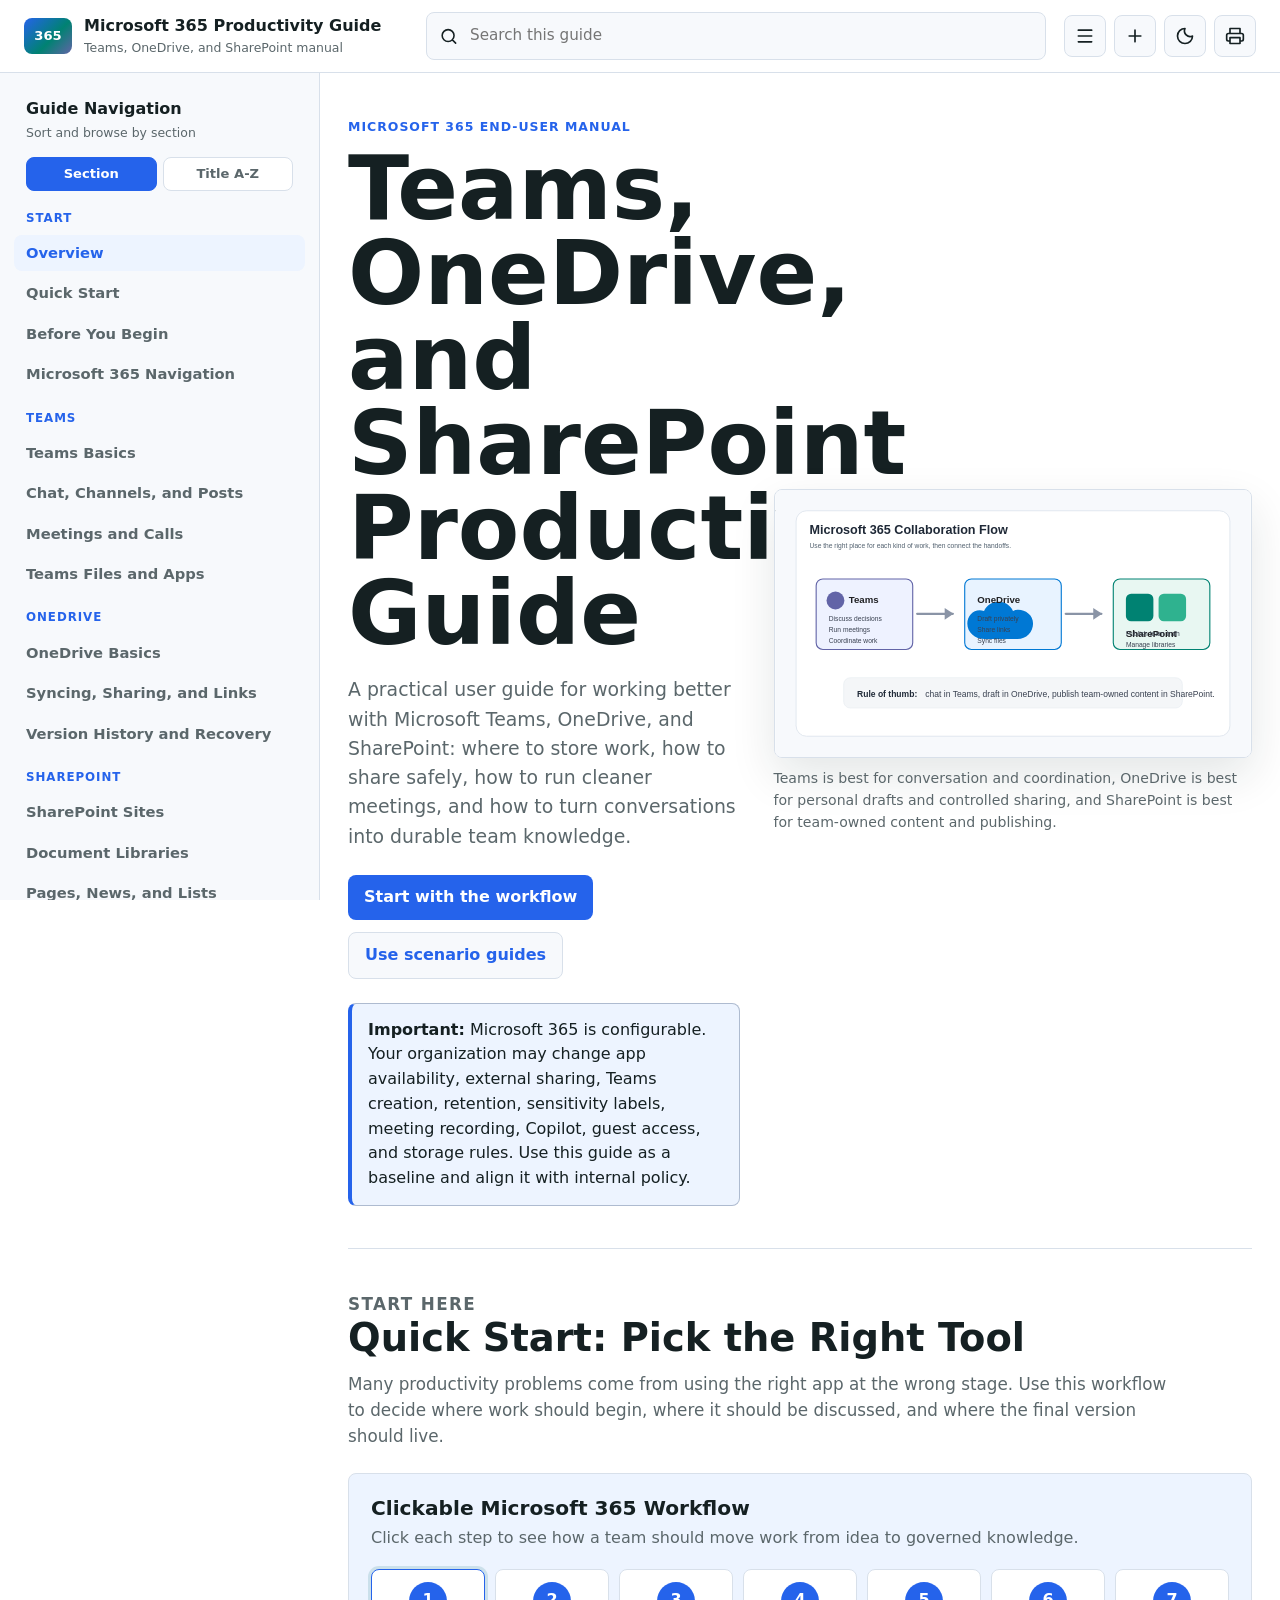
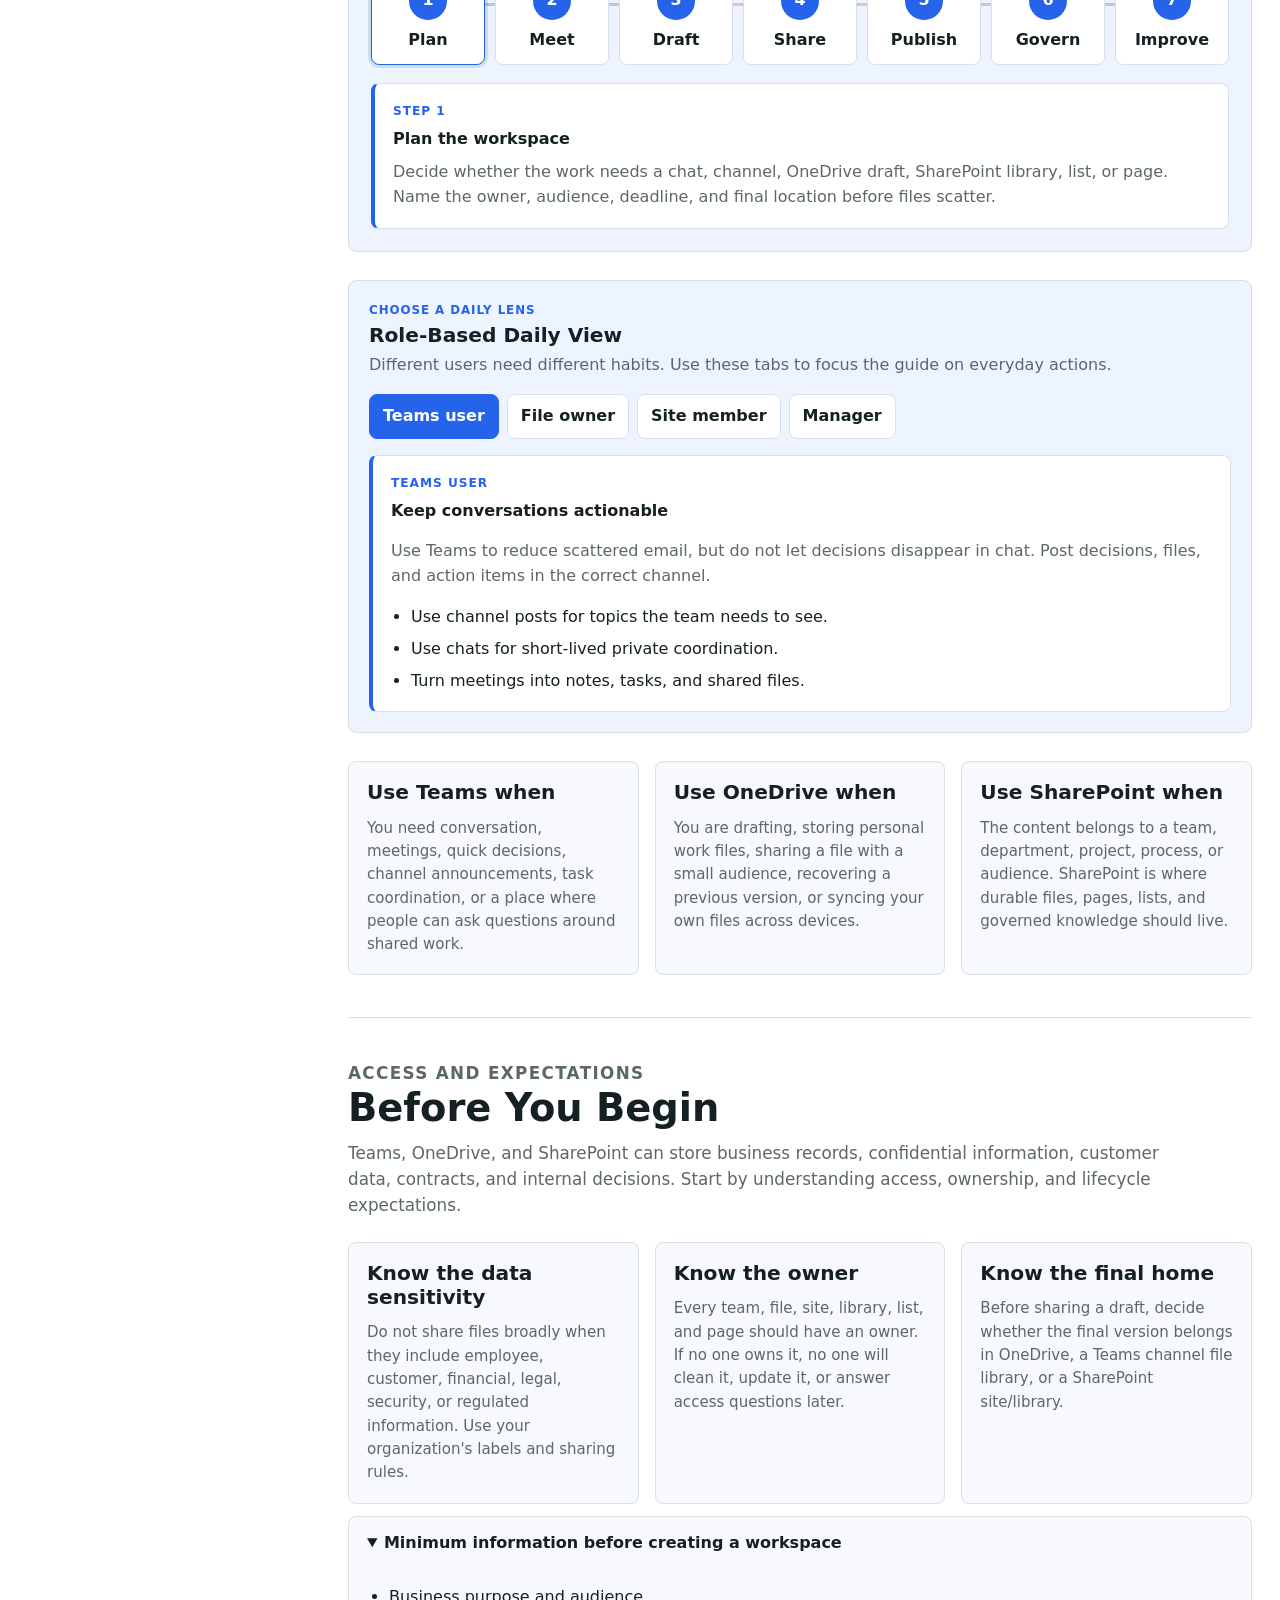
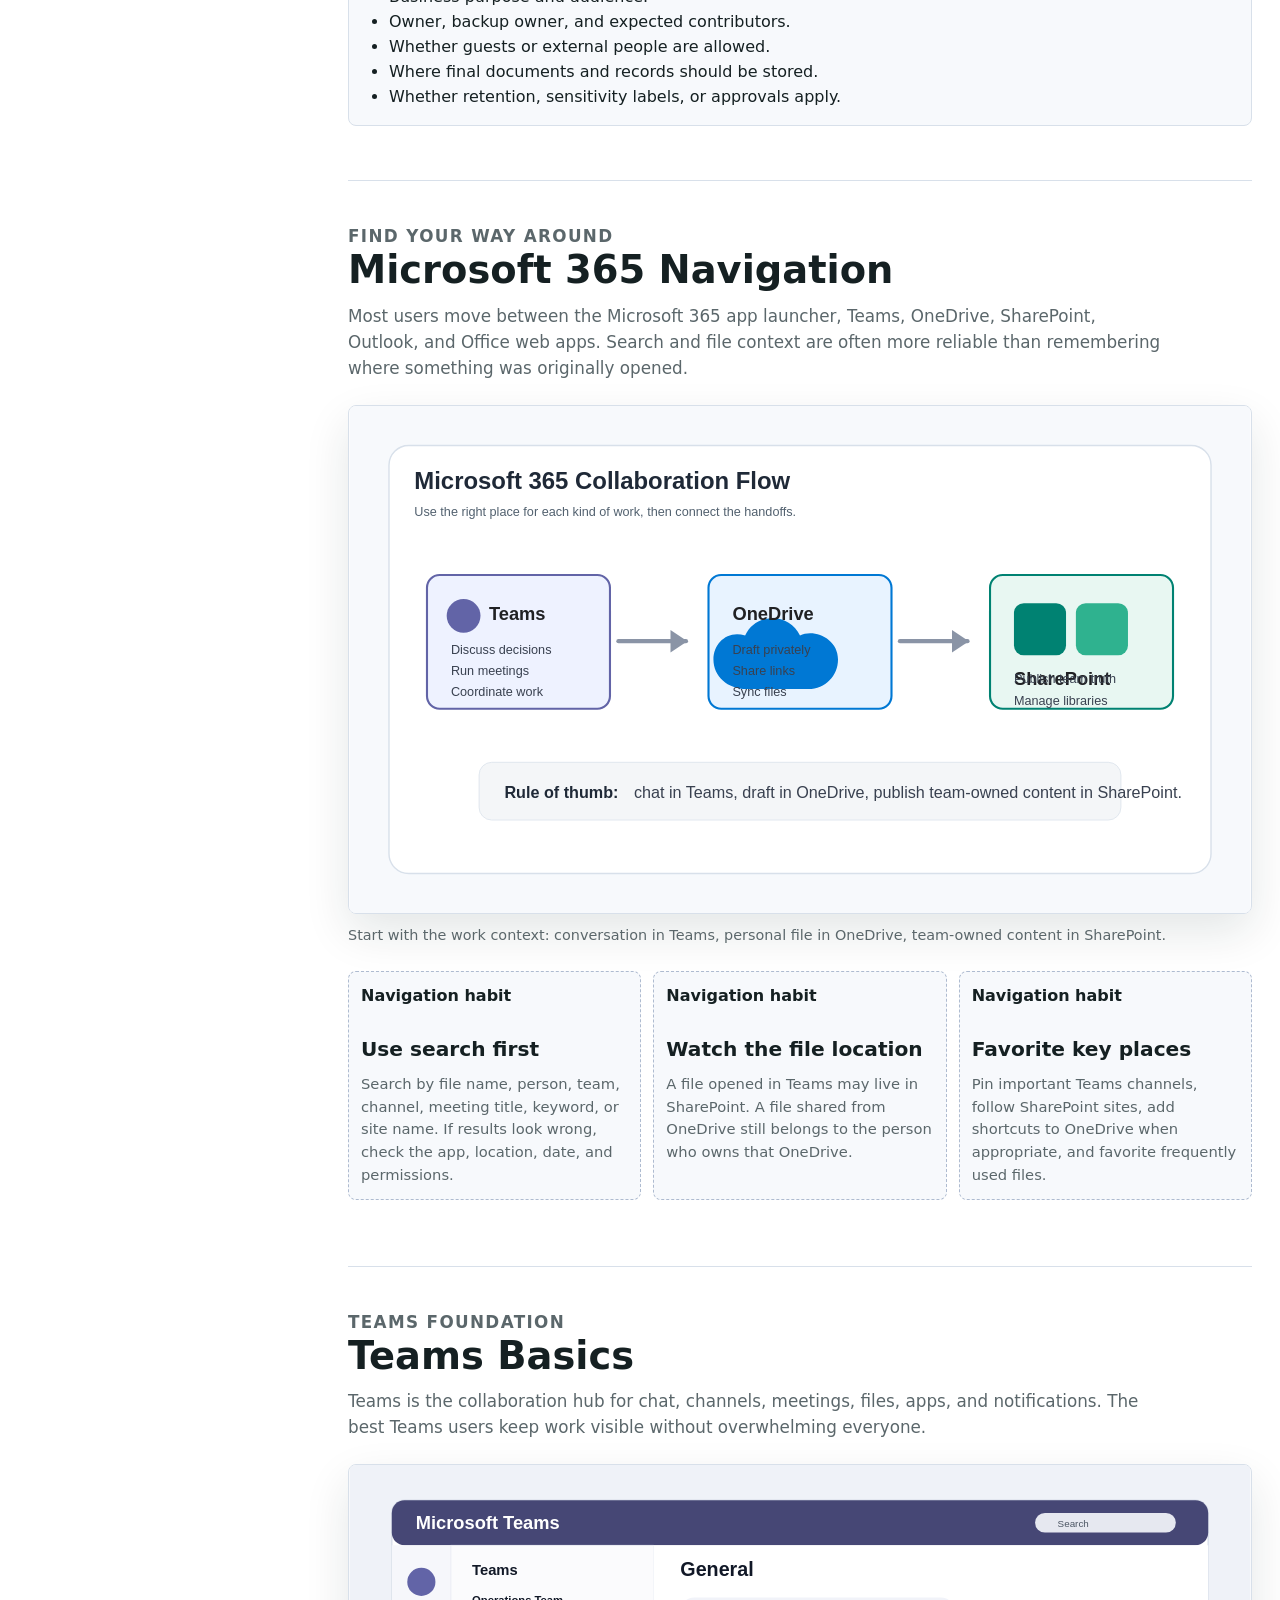
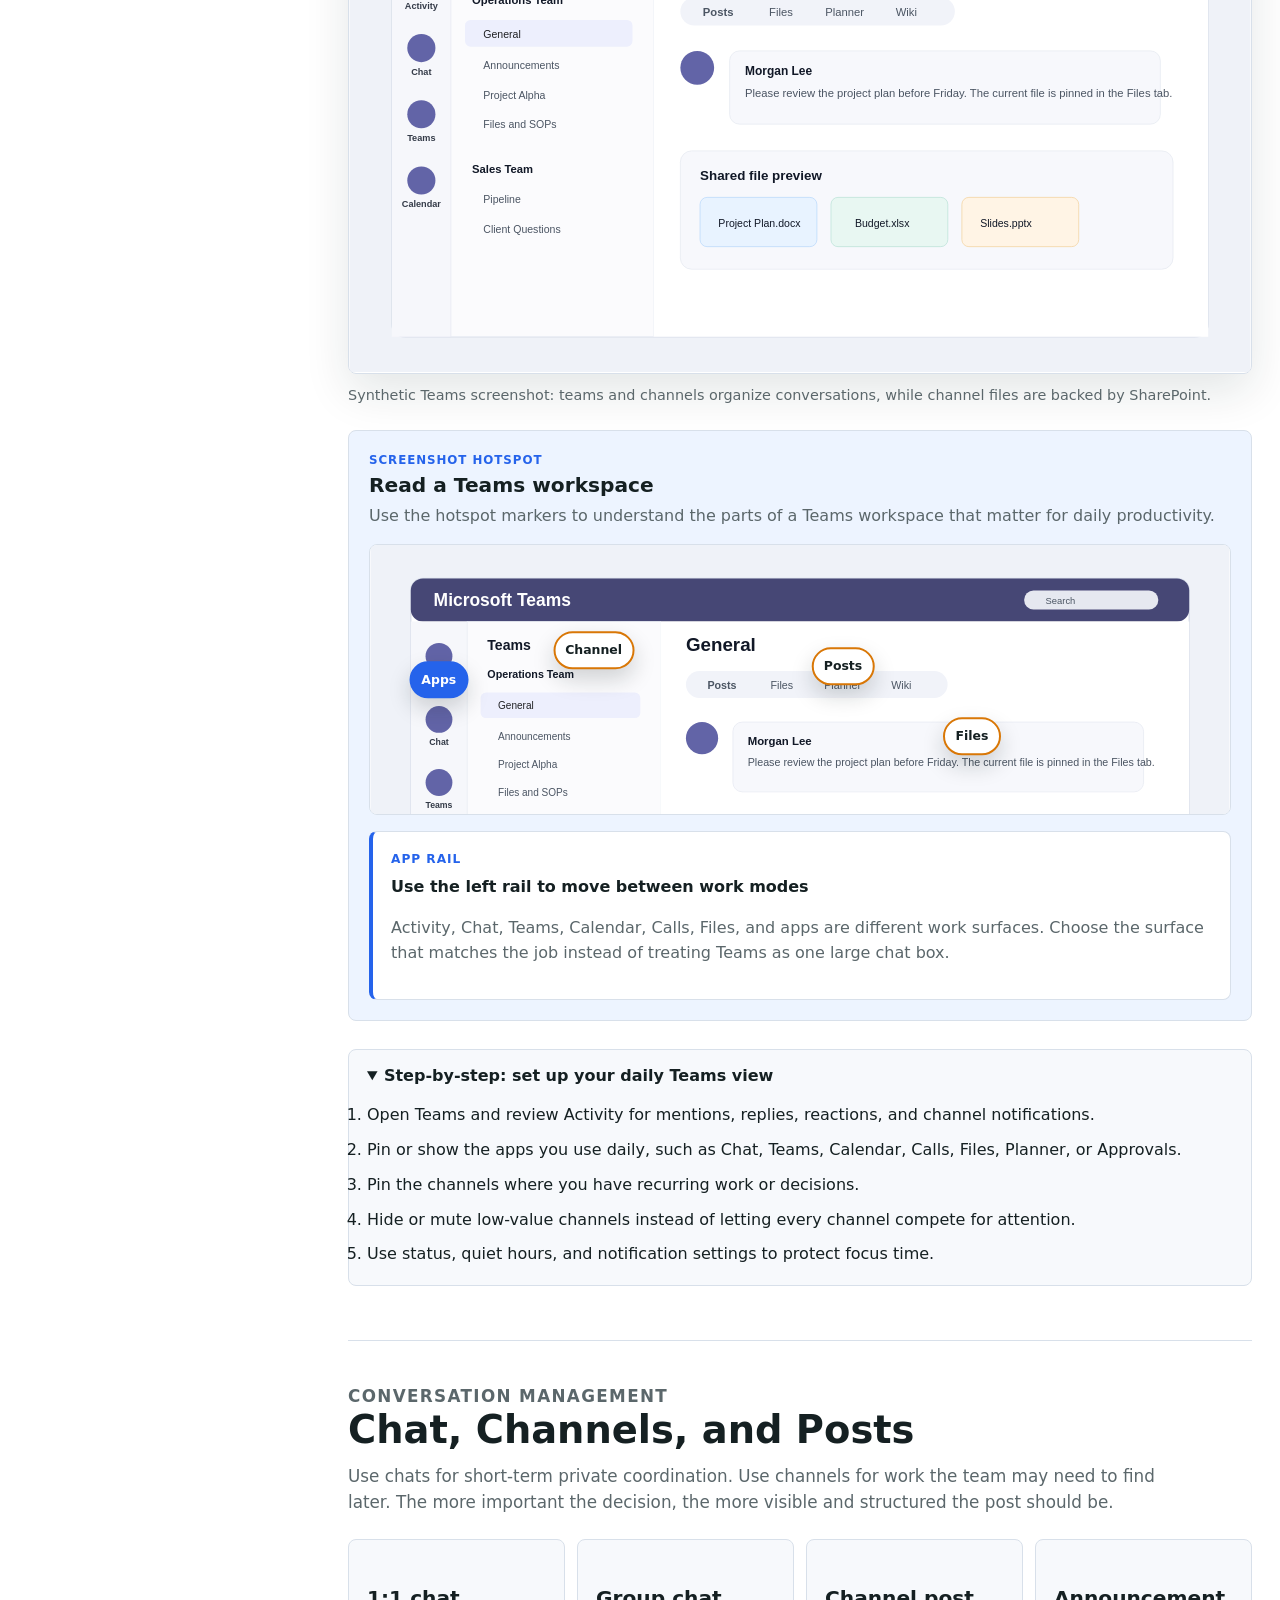
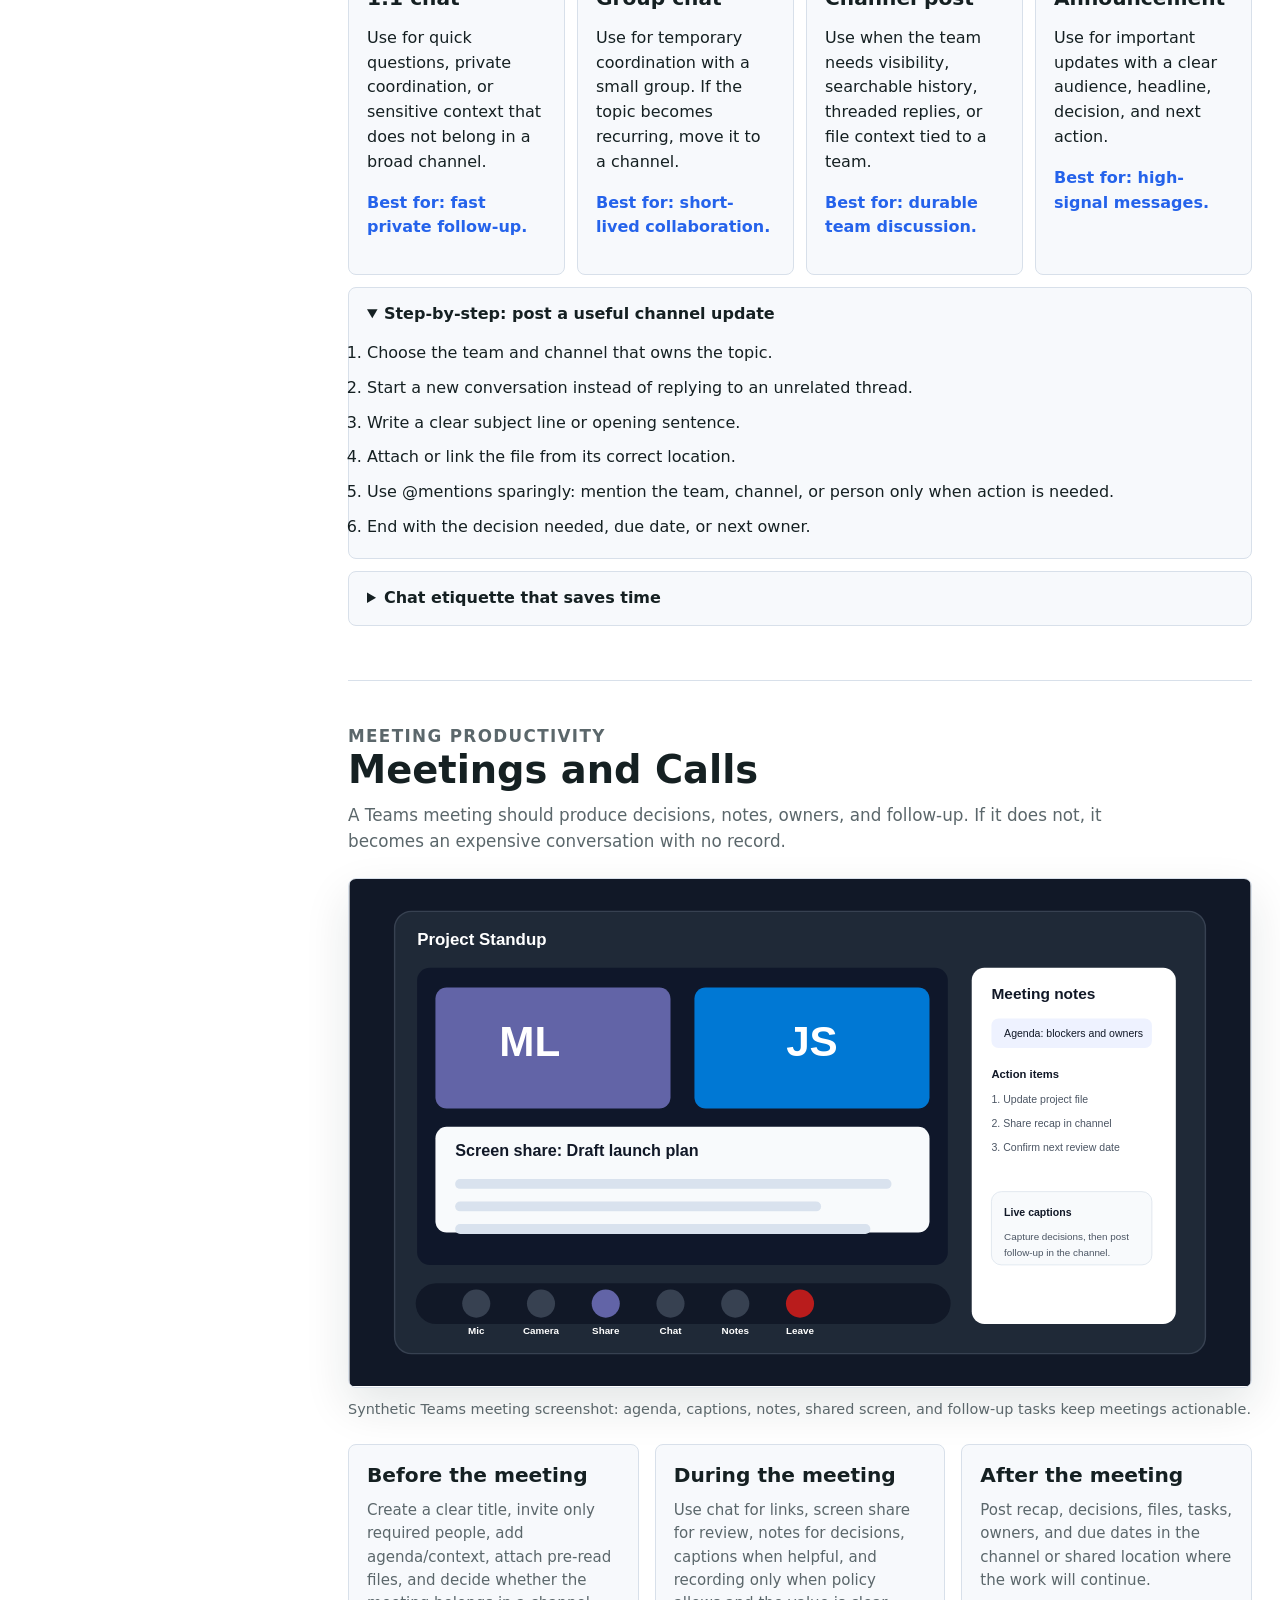
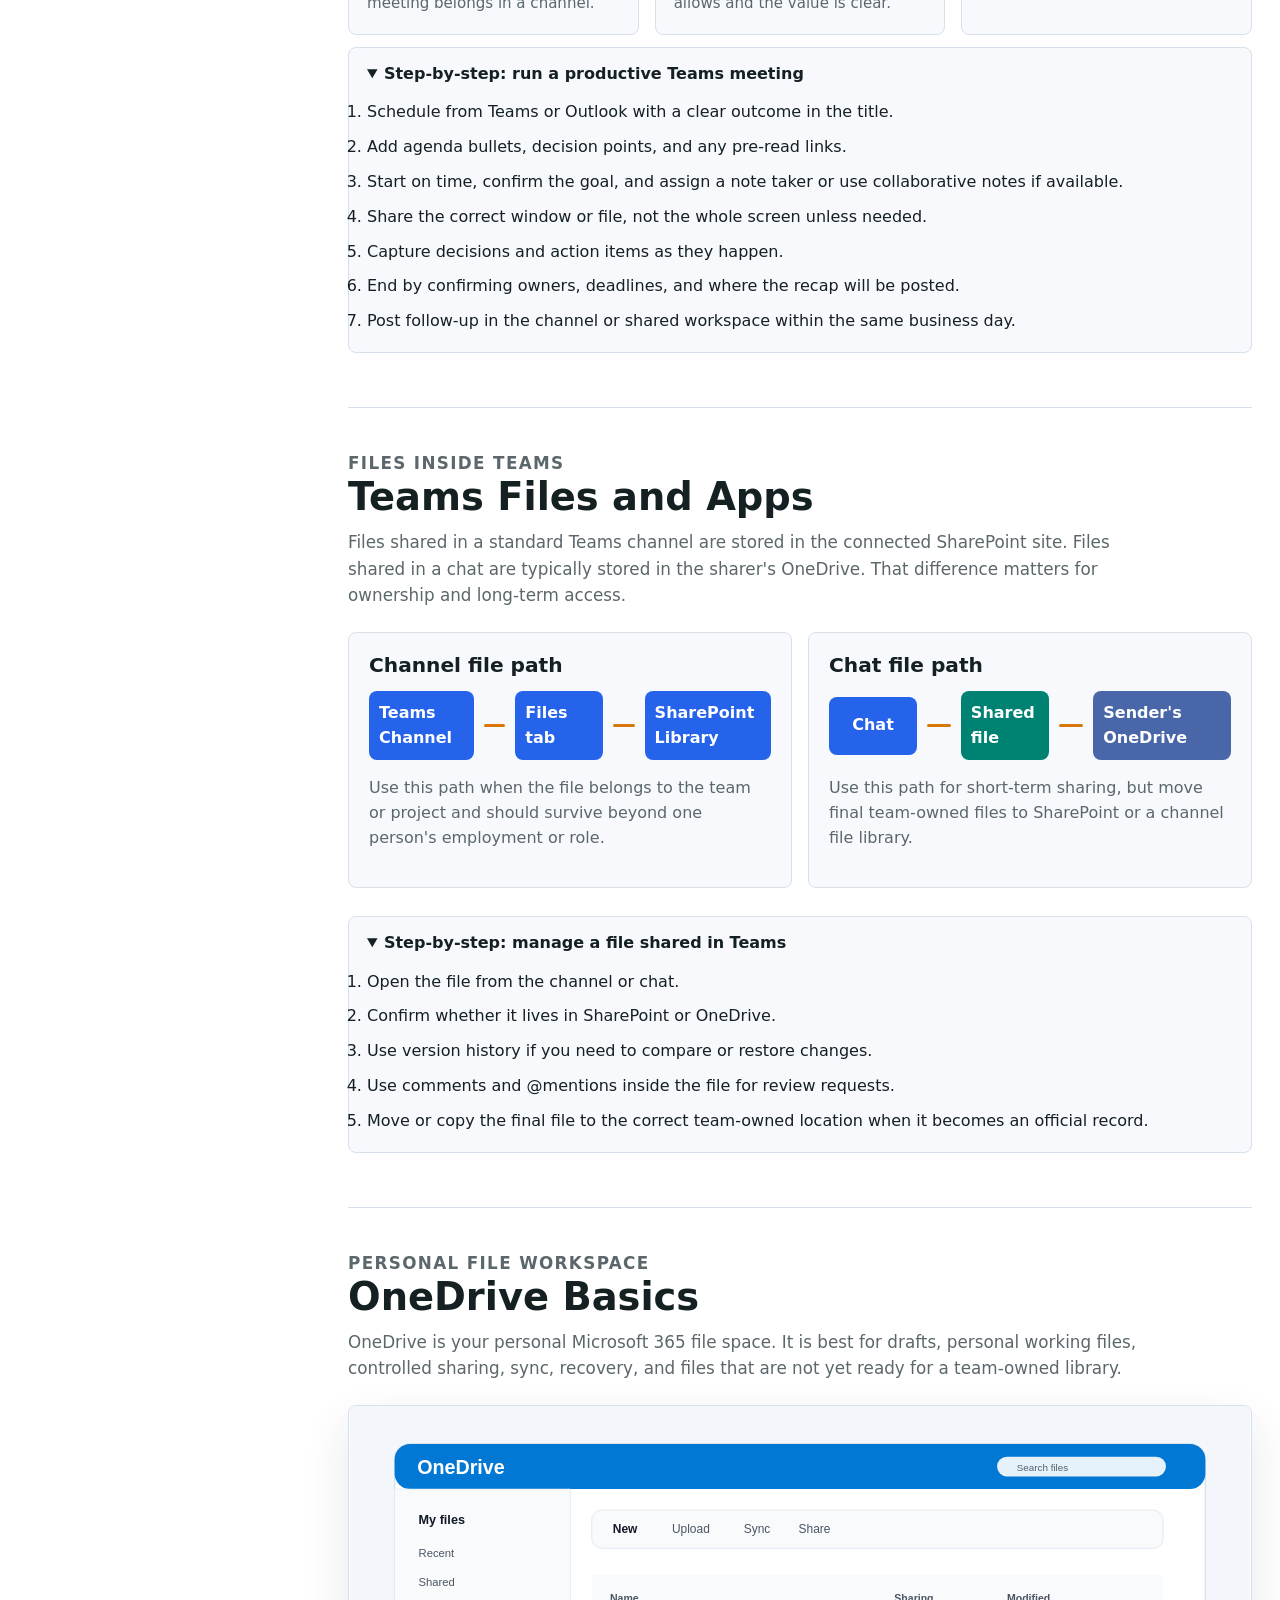
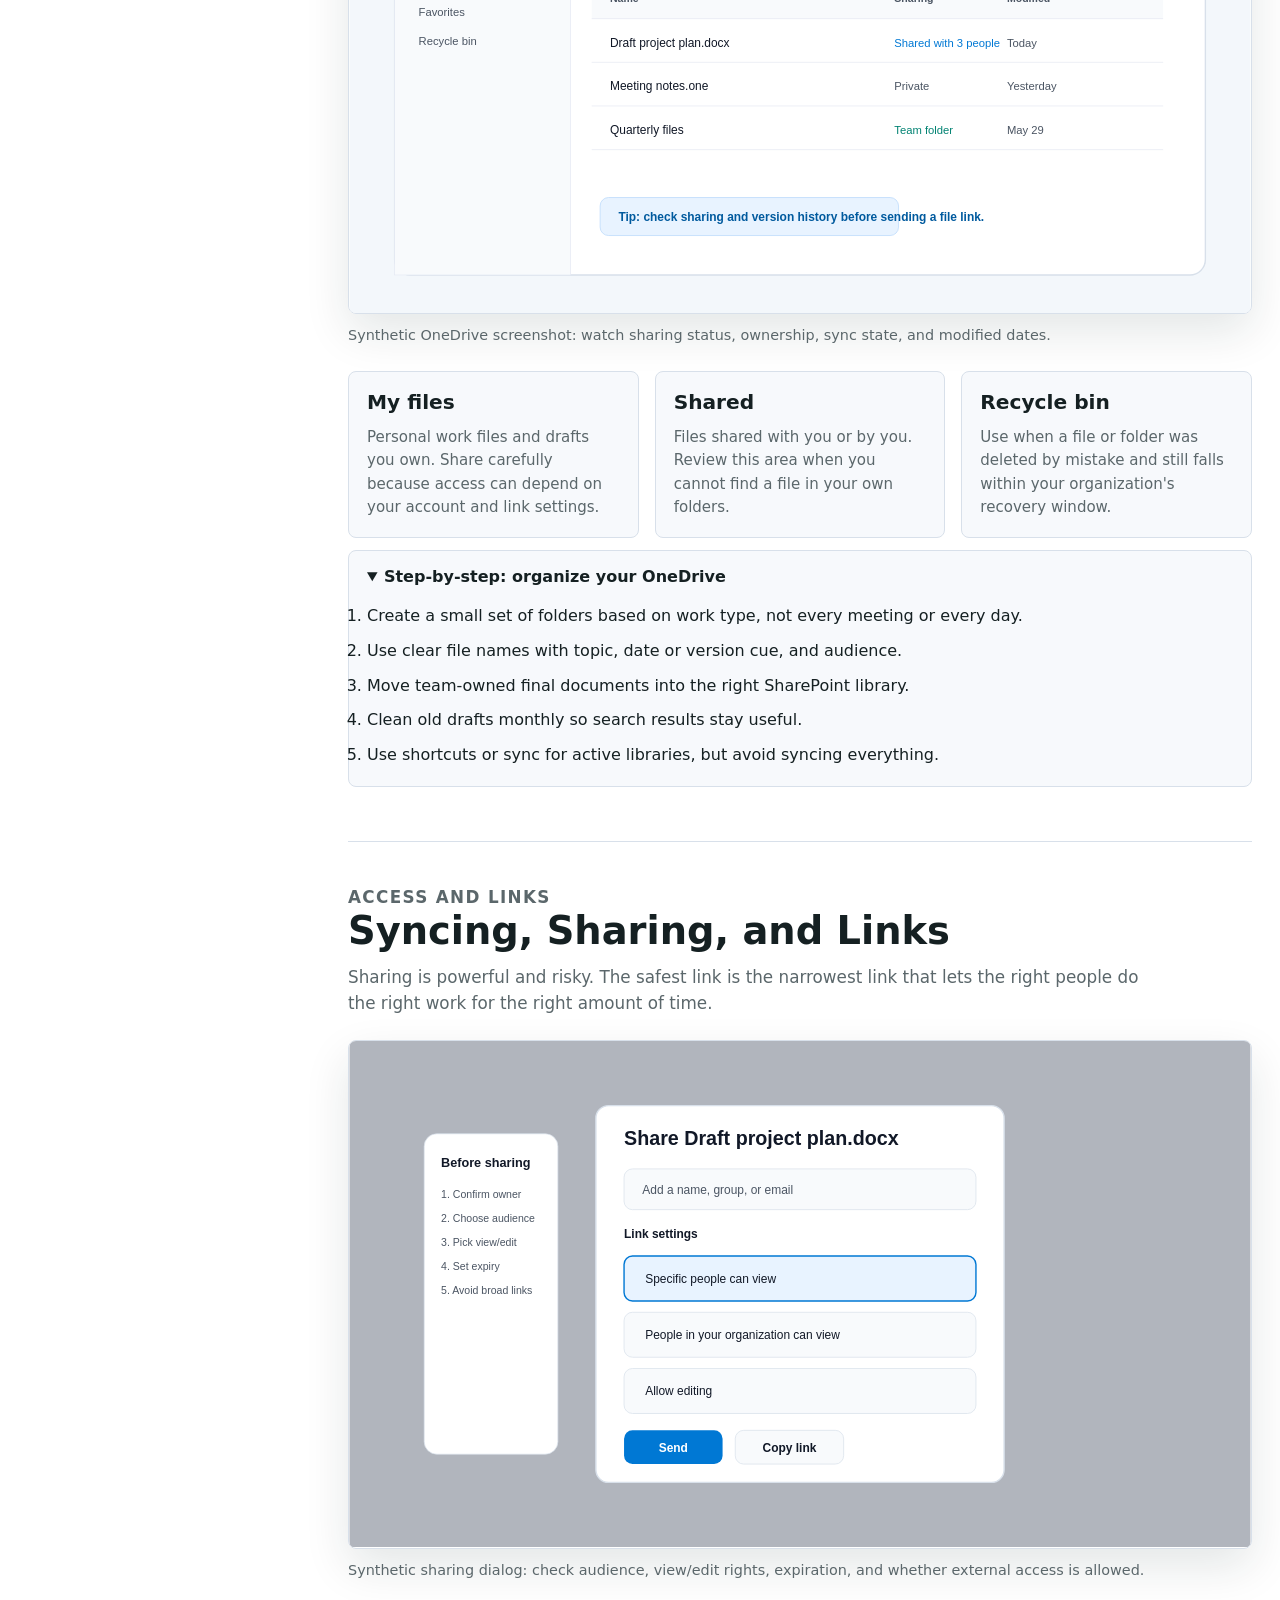
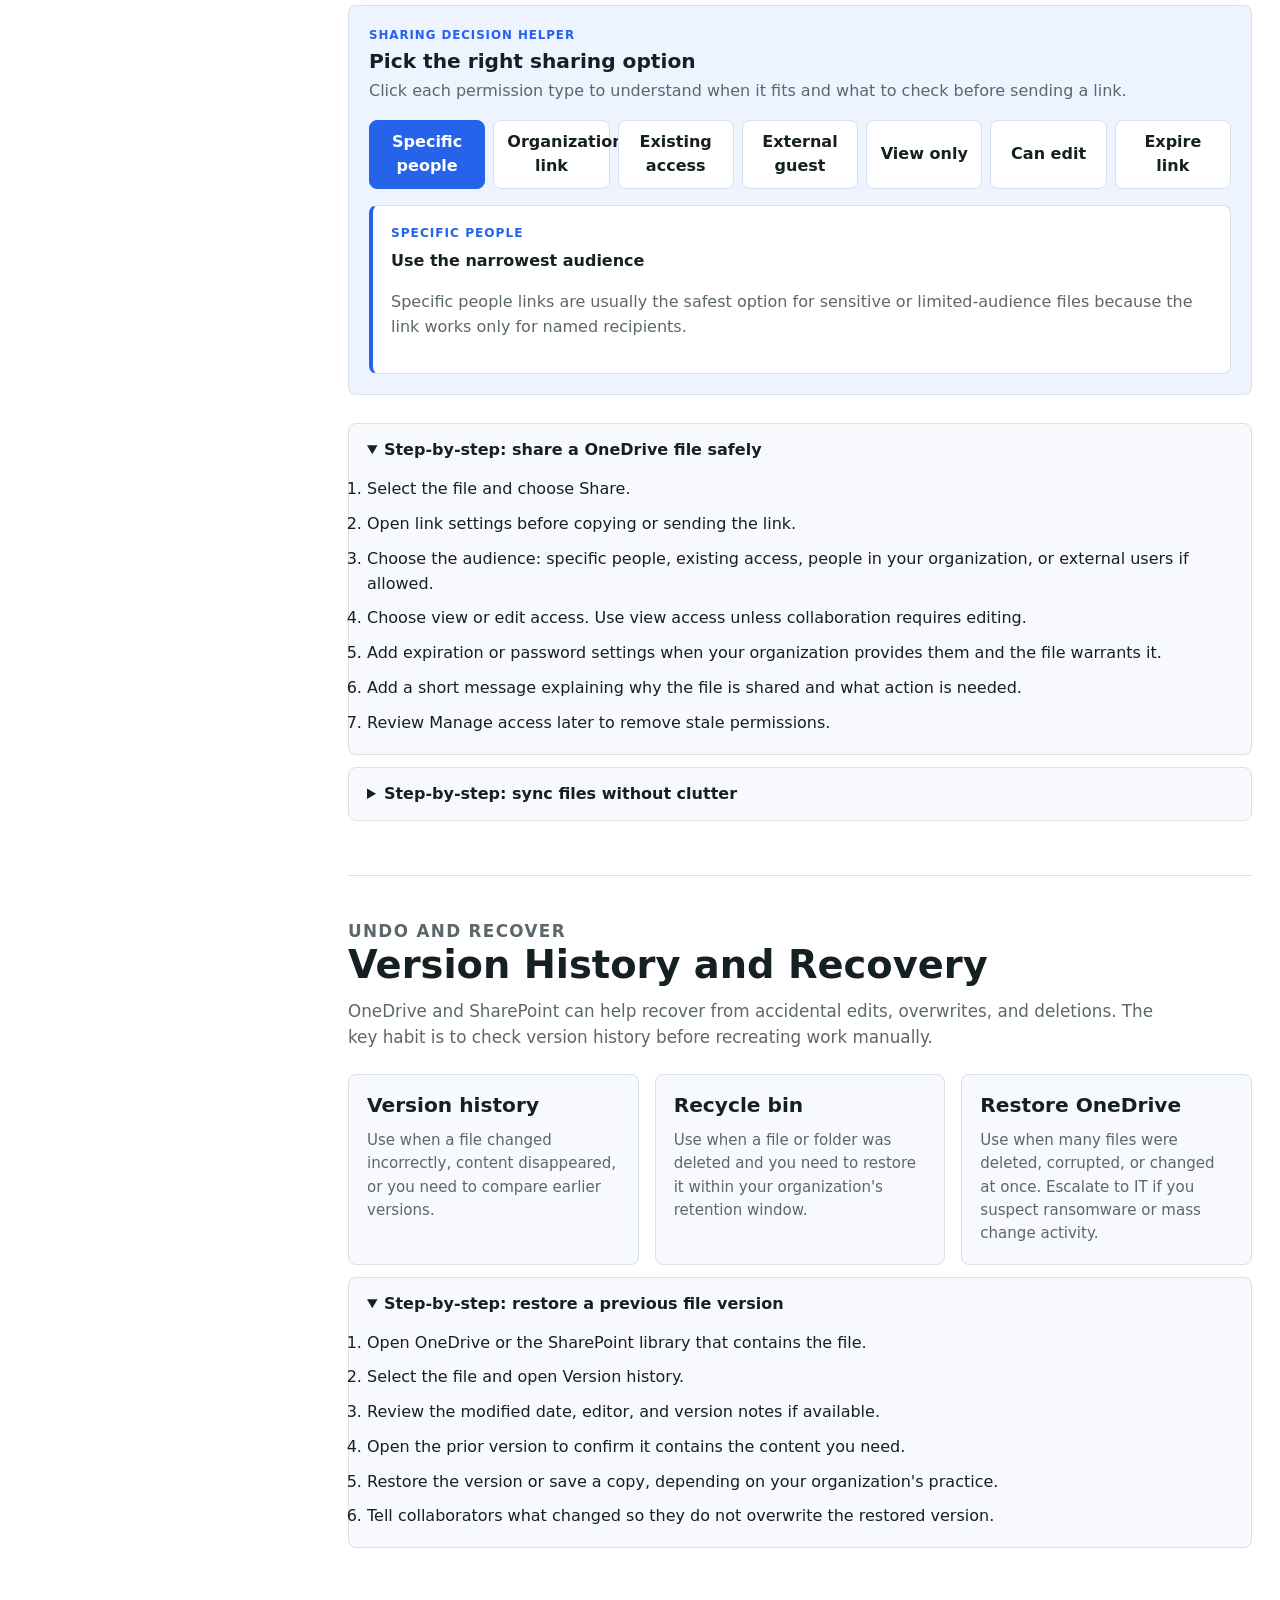
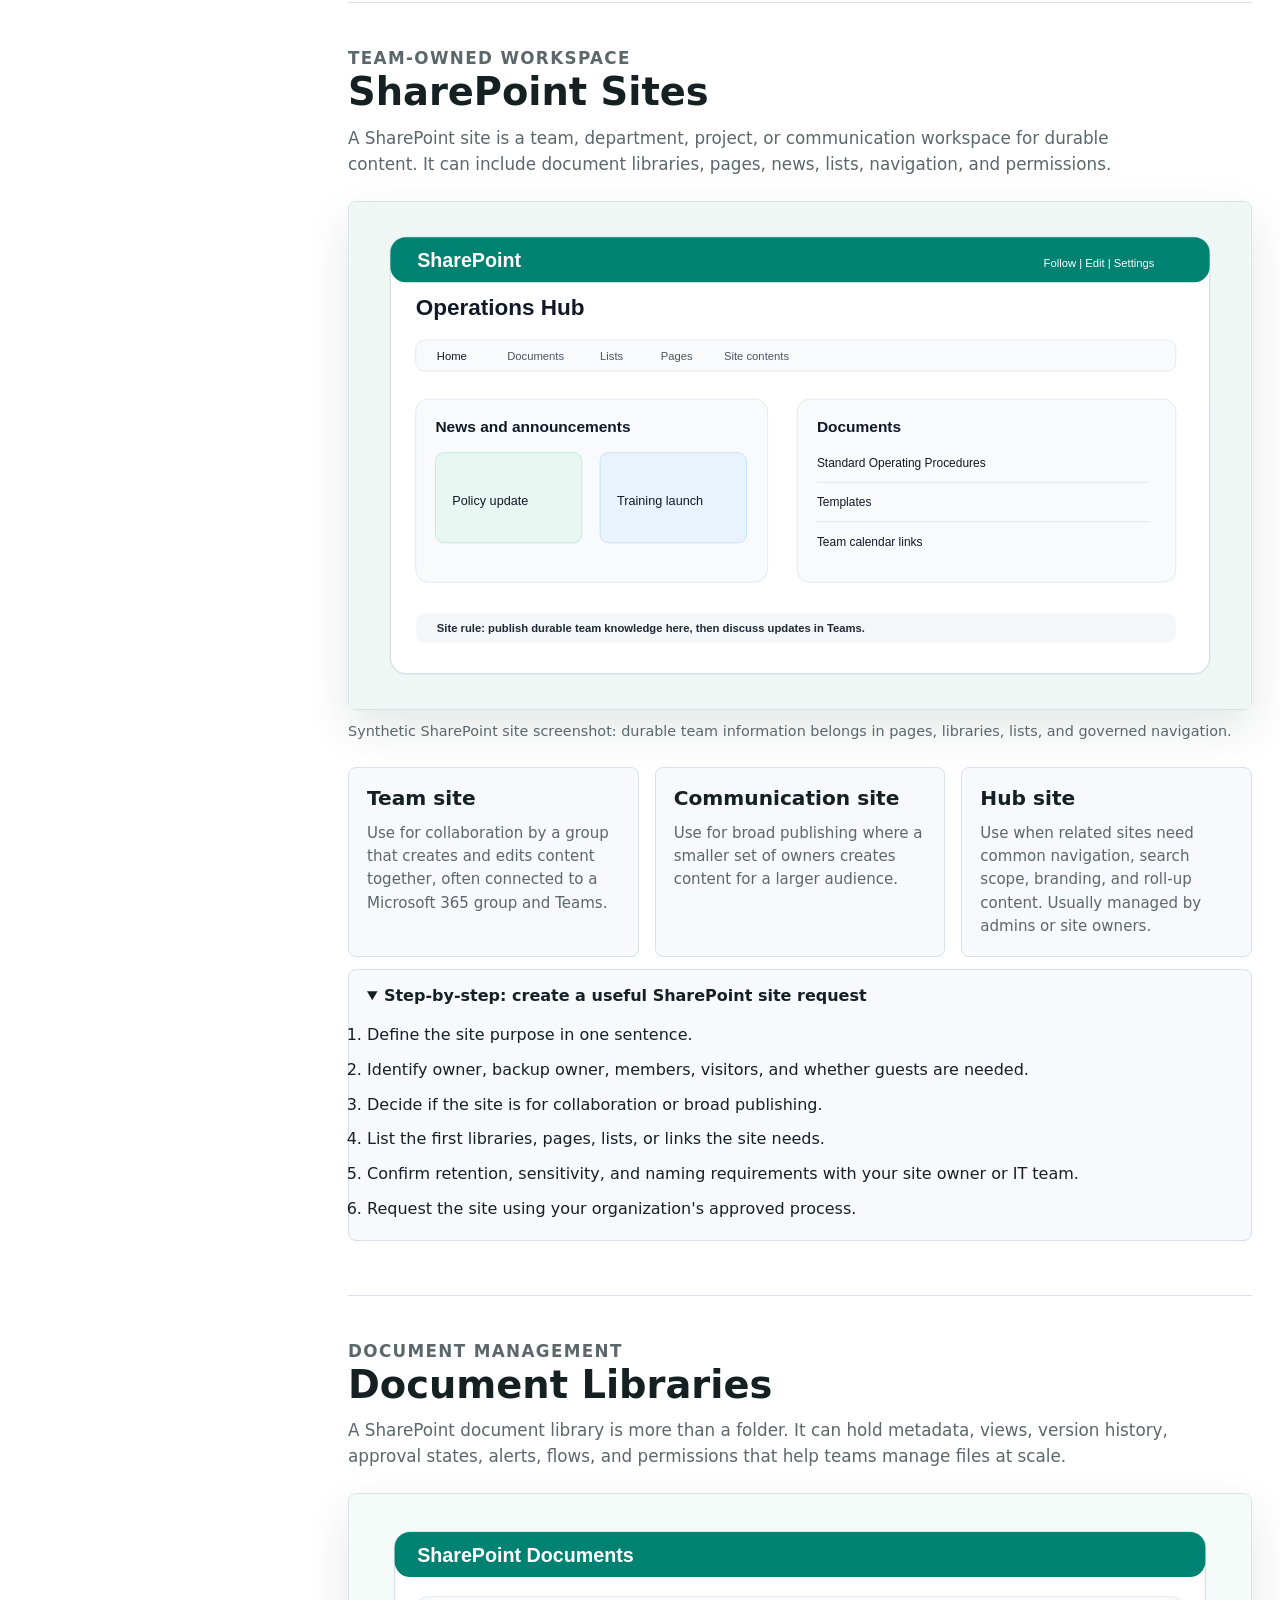
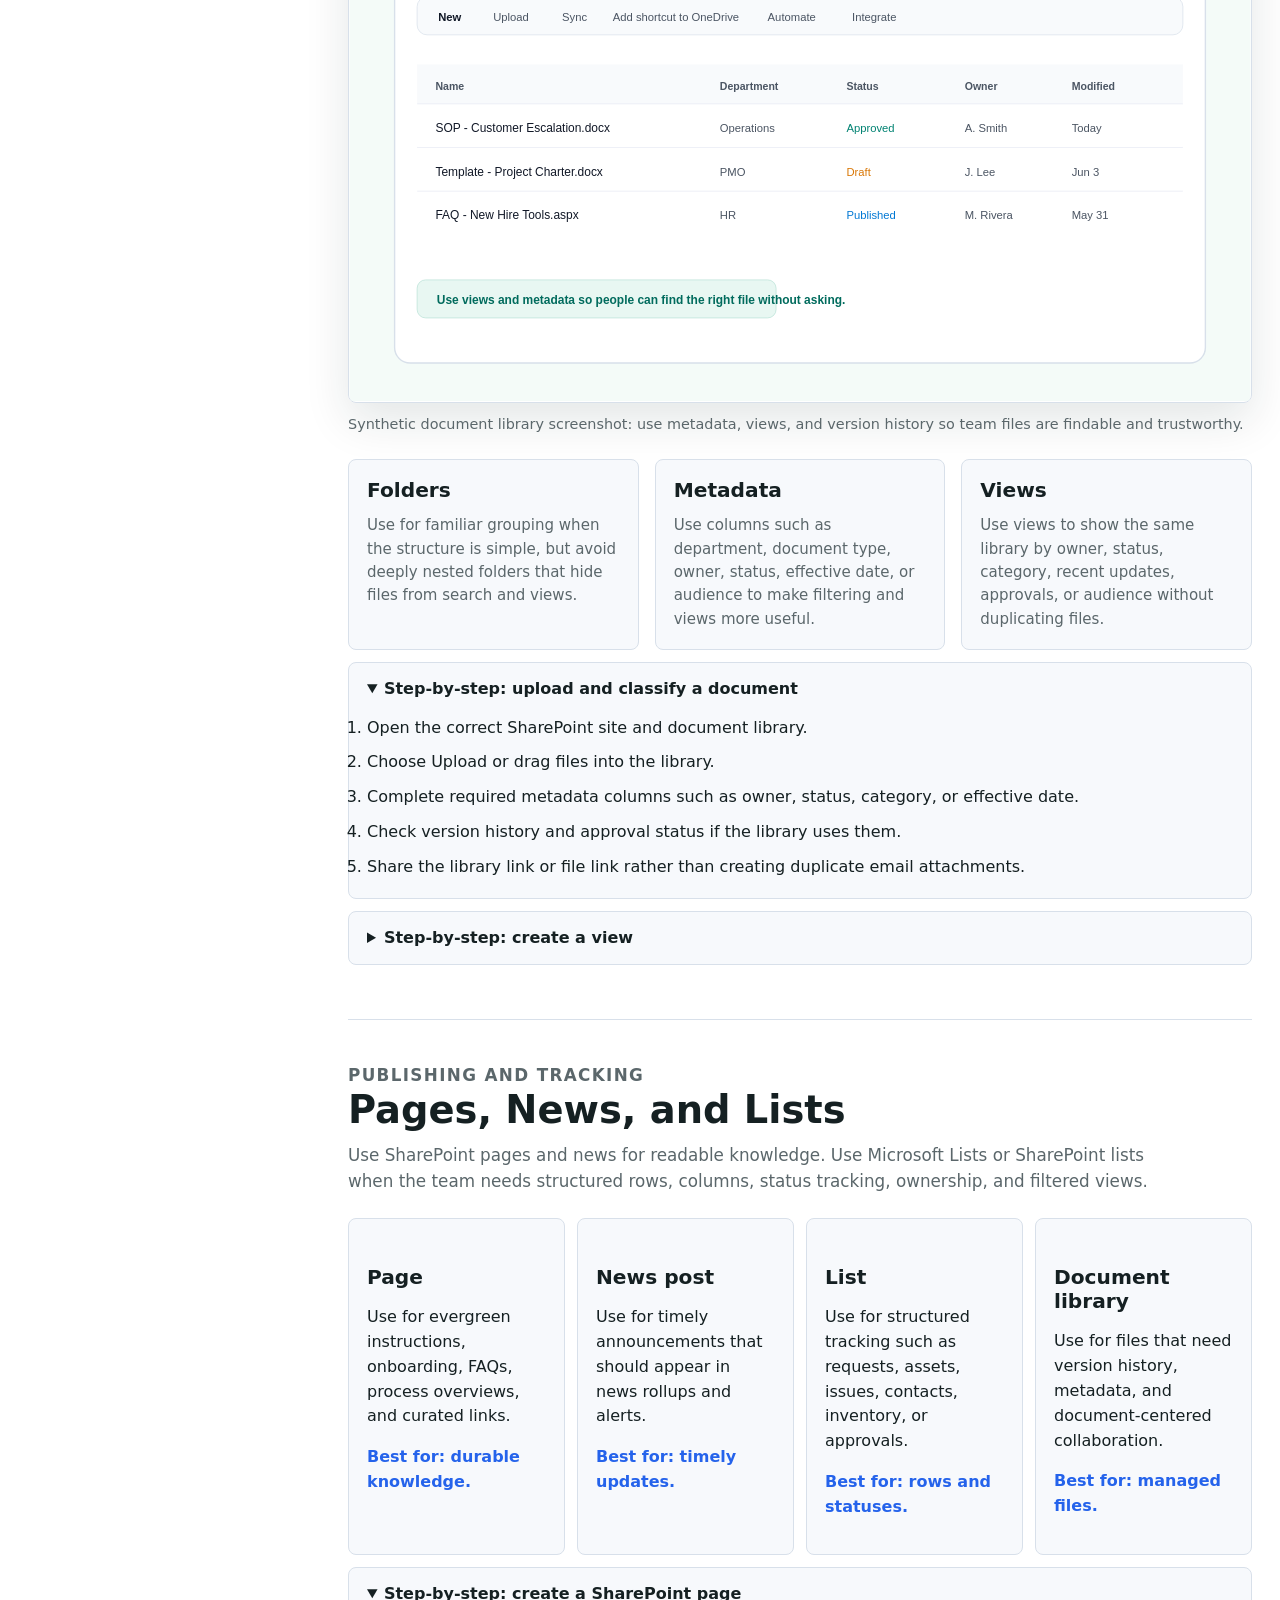
==== index.html @ 624b11a5 "guide upload guide upload" ====
<!doctype html>
<html lang="en">
<head>
  <meta charset="utf-8">
  <meta name="viewport" content="width=device-width, initial-scale=1">
  <meta name="description" content="A comprehensive HTML5 end-user guide for Microsoft Teams, OneDrive, and SharePoint with productivity workflows, screenshots, and step-by-step how-to guides.">
  <meta name="theme-color" content="#2563eb">
  <title>Microsoft 365 Productivity User Guide</title>
  <link rel="stylesheet" href="styles.css">
</head>
<body>
  <a class="skip-link" href="#main">Skip to content</a>

  <header class="topbar">
    <div class="brand">
      <span class="brand-mark" aria-hidden="true">365</span>
      <div>
        <span class="brand-title">Microsoft 365 Productivity Guide</span>
        <span class="brand-subtitle">Teams, OneDrive, and SharePoint manual</span>
      </div>
    </div>
    <div class="search-shell">
      <label class="search" for="guideSearch">
        <svg aria-hidden="true" viewBox="0 0 24 24"><path d="m21 21-4.4-4.4m2.4-5.1a7.5 7.5 0 1 1-15 0 7.5 7.5 0 0 1 15 0Z"/></svg>
        <input id="guideSearch" type="search" placeholder="Search this guide" autocomplete="off" aria-controls="searchResults" aria-expanded="false">
      </label>
      <div id="searchResults" class="search-results" role="region" aria-label="Search results" aria-live="polite" hidden></div>
    </div>
    <div class="toolbar" aria-label="Guide tools">
      <button id="navToggle" class="tool-button nav-toggle" type="button" aria-controls="guideNav" aria-expanded="true" aria-label="Hide navigation">
        <svg aria-hidden="true" viewBox="0 0 24 24"><path d="M4 5h16M4 12h16M4 19h16"/></svg>
      </button>
      <button id="expandAll" class="tool-button" type="button" aria-label="Expand all details">
        <svg aria-hidden="true" viewBox="0 0 24 24"><path d="M12 5v14M5 12h14"/></svg>
      </button>
      <button id="themeToggle" class="tool-button" type="button" aria-label="Toggle dark mode">
        <svg aria-hidden="true" viewBox="0 0 24 24"><path d="M12 3a6.8 6.8 0 0 0 9 9 9 9 0 1 1-9-9Z"/></svg>
      </button>
      <button id="printButton" class="tool-button" type="button" aria-label="Print guide">
        <svg aria-hidden="true" viewBox="0 0 24 24"><path d="M6 9V3h12v6M6 18H4a2 2 0 0 1-2-2v-5a2 2 0 0 1 2-2h16a2 2 0 0 1 2 2v5a2 2 0 0 1-2 2h-2M6 14h12v7H6z"/></svg>
      </button>
    </div>
  </header>

  <div class="layout">
    <aside id="guideNav" class="sidebar" aria-label="Guide navigation">
      <div class="nav-panel-header">
        <span>Guide Navigation</span>
        <small>Sort and browse by section</small>
      </div>
      <div class="nav-sort" role="group" aria-label="Sort navigation">
        <button class="active" type="button" data-nav-sort="section">Section</button>
        <button type="button" data-nav-sort="title">Title A-Z</button>
      </div>
      <nav id="guideNavList">
        <div class="nav-group" data-nav-group="Start">
          <h2>Start</h2>
          <a href="#overview" data-title="Overview" data-section="Start" title="Overview">Overview</a>
          <a href="#quick-start" data-title="Quick Start" data-section="Start" title="Quick Start">Quick Start</a>
          <a href="#before-you-begin" data-title="Before You Begin" data-section="Start" title="Before You Begin">Before You Begin</a>
          <a href="#navigation" data-title="Microsoft 365 Navigation" data-section="Start" title="Microsoft 365 Navigation">Microsoft 365 Navigation</a>
        </div>
        <div class="nav-group" data-nav-group="Teams">
          <h2>Teams</h2>
          <a href="#teams-basics" data-title="Teams Basics" data-section="Teams" title="Teams Basics">Teams Basics</a>
          <a href="#chat-channels" data-title="Chat, Channels, and Posts" data-section="Teams" title="Chat, Channels, and Posts">Chat, Channels, and Posts</a>
          <a href="#meetings" data-title="Meetings and Calls" data-section="Teams" title="Meetings and Calls">Meetings and Calls</a>
          <a href="#teams-files" data-title="Teams Files and Apps" data-section="Teams" title="Teams Files and Apps">Teams Files and Apps</a>
        </div>
        <div class="nav-group" data-nav-group="OneDrive">
          <h2>OneDrive</h2>
          <a href="#onedrive-basics" data-title="OneDrive Basics" data-section="OneDrive" title="OneDrive Basics">OneDrive Basics</a>
          <a href="#sync-share" data-title="Syncing, Sharing, and Links" data-section="OneDrive" title="Syncing, Sharing, and Links">Syncing, Sharing, and Links</a>
          <a href="#version-recovery" data-title="Version History and Recovery" data-section="OneDrive" title="Version History and Recovery">Version History and Recovery</a>
        </div>
        <div class="nav-group" data-nav-group="SharePoint">
          <h2>SharePoint</h2>
          <a href="#sharepoint-sites" data-title="SharePoint Sites" data-section="SharePoint" title="SharePoint Sites">SharePoint Sites</a>
          <a href="#libraries" data-title="Document Libraries" data-section="SharePoint" title="Document Libraries">Document Libraries</a>
          <a href="#pages-lists" data-title="Pages, News, and Lists" data-section="SharePoint" title="Pages, News, and Lists">Pages, News, and Lists</a>
          <a href="#permissions" data-title="Permissions and Sharing" data-section="SharePoint" title="Permissions and Sharing">Permissions and Sharing</a>
        </div>
        <div class="nav-group" data-nav-group="Productivity">
          <h2>Productivity</h2>
          <a href="#productivity-workflows" data-title="Productivity Workflows" data-section="Productivity" title="Productivity Workflows">Productivity Workflows</a>
          <a href="#scenario-guides" data-title="Scenario-Based Guides" data-section="Productivity" title="Scenario-Based Guides">Scenario-Based Guides</a>
          <a href="#governance" data-title="Governance and Good Practice" data-section="Productivity" title="Governance and Good Practice">Governance and Good Practice</a>
          <a href="#troubleshooting" data-title="Troubleshooting" data-section="Productivity" title="Troubleshooting">Troubleshooting</a>
          <a href="#glossary" data-title="Glossary" data-section="Productivity" title="Glossary">Glossary</a>
        </div>
      </nav>
    </aside>

    <main id="main" class="content">
      <section id="overview" class="hero guide-section">
        <div class="hero-copy">
          <p class="section-label">Microsoft 365 end-user manual</p>
          <h1>Teams, OneDrive, and SharePoint Productivity Guide</h1>
          <p class="lead">A practical user guide for working better with Microsoft Teams, OneDrive, and SharePoint: where to store work, how to share safely, how to run cleaner meetings, and how to turn conversations into durable team knowledge.</p>
          <div class="hero-actions">
            <a class="primary-action" href="#quick-start">Start with the workflow</a>
            <a class="secondary-action" href="#scenario-guides">Use scenario guides</a>
          </div>
          <div class="notice">
            <strong>Important:</strong> Microsoft 365 is configurable. Your organization may change app availability, external sharing, Teams creation, retention, sensitivity labels, meeting recording, Copilot, guest access, and storage rules. Use this guide as a baseline and align it with internal policy.
          </div>
        </div>
        <figure class="hero-media">
          <img src="assets/m365-collaboration-map.svg" alt="Synthetic Microsoft 365 collaboration map showing Teams, OneDrive, and SharePoint">
          <figcaption>Teams is best for conversation and coordination, OneDrive is best for personal drafts and controlled sharing, and SharePoint is best for team-owned content and publishing.</figcaption>
        </figure>
      </section>

      <section id="quick-start" class="guide-section">
        <div class="section-heading">
          <p class="section-label">Start here</p>
          <h2>Quick Start: Pick the Right Tool</h2>
          <p>Many productivity problems come from using the right app at the wrong stage. Use this workflow to decide where work should begin, where it should be discussed, and where the final version should live.</p>
        </div>
        <div class="workflow-explorer" aria-labelledby="workflowExplorerTitle">
          <div>
            <h3 id="workflowExplorerTitle">Clickable Microsoft 365 Workflow</h3>
            <p>Click each step to see how a team should move work from idea to governed knowledge.</p>
          </div>
          <div class="workflow-map" aria-label="Interactive Microsoft 365 workflow">
            <button type="button" class="hotspot active" data-hotspot="plan"><span>1</span>Plan</button>
            <button type="button" class="hotspot" data-hotspot="meet"><span>2</span>Meet</button>
            <button type="button" class="hotspot" data-hotspot="draft"><span>3</span>Draft</button>
            <button type="button" class="hotspot" data-hotspot="share"><span>4</span>Share</button>
            <button type="button" class="hotspot" data-hotspot="publish"><span>5</span>Publish</button>
            <button type="button" class="hotspot" data-hotspot="govern"><span>6</span>Govern</button>
            <button type="button" class="hotspot" data-hotspot="improve"><span>7</span>Improve</button>
          </div>
          <article class="workflow-detail" aria-live="polite">
            <span id="workflowStepNumber">Step 1</span>
            <h4 id="workflowStepTitle">Plan the workspace</h4>
            <p id="workflowStepText">Decide whether the work needs a chat, channel, OneDrive draft, SharePoint library, list, or page. Name the owner, audience, deadline, and final location before files scatter.</p>
          </article>
        </div>
        <div class="role-tabs interactive-panel" aria-labelledby="roleTabsTitle">
          <div class="interactive-copy">
            <p class="mini-label">Choose a daily lens</p>
            <h3 id="roleTabsTitle">Role-Based Daily View</h3>
            <p>Different users need different habits. Use these tabs to focus the guide on everyday actions.</p>
          </div>
          <div class="tab-buttons" role="tablist" aria-label="Role views">
            <button class="active" type="button" data-role-tab="teams">Teams user</button>
            <button type="button" data-role-tab="onedrive">File owner</button>
            <button type="button" data-role-tab="sharepoint">Site member</button>
            <button type="button" data-role-tab="manager">Manager</button>
          </div>
          <article class="role-panel" aria-live="polite">
            <span id="rolePanelEyebrow">Teams user</span>
            <h4 id="rolePanelTitle">Keep conversations actionable</h4>
            <p id="rolePanelText">Use Teams to reduce scattered email, but do not let decisions disappear in chat. Post decisions, files, and action items in the correct channel.</p>
            <ul id="rolePanelList">
              <li>Use channel posts for topics the team needs to see.</li>
              <li>Use chats for short-lived private coordination.</li>
              <li>Turn meetings into notes, tasks, and shared files.</li>
            </ul>
          </article>
        </div>
        <div class="quick-grid">
          <article>
            <h3>Use Teams when</h3>
            <p>You need conversation, meetings, quick decisions, channel announcements, task coordination, or a place where people can ask questions around shared work.</p>
          </article>
          <article>
            <h3>Use OneDrive when</h3>
            <p>You are drafting, storing personal work files, sharing a file with a small audience, recovering a previous version, or syncing your own files across devices.</p>
          </article>
          <article>
            <h3>Use SharePoint when</h3>
            <p>The content belongs to a team, department, project, process, or audience. SharePoint is where durable files, pages, lists, and governed knowledge should live.</p>
          </article>
        </div>
      </section>

      <section id="before-you-begin" class="guide-section">
        <div class="section-heading">
          <p class="section-label">Access and expectations</p>
          <h2>Before You Begin</h2>
          <p>Teams, OneDrive, and SharePoint can store business records, confidential information, customer data, contracts, and internal decisions. Start by understanding access, ownership, and lifecycle expectations.</p>
        </div>
        <div class="callout-grid">
          <article class="callout">
            <h3>Know the data sensitivity</h3>
            <p>Do not share files broadly when they include employee, customer, financial, legal, security, or regulated information. Use your organization's labels and sharing rules.</p>
          </article>
          <article class="callout">
            <h3>Know the owner</h3>
            <p>Every team, file, site, library, list, and page should have an owner. If no one owns it, no one will clean it, update it, or answer access questions later.</p>
          </article>
          <article class="callout">
            <h3>Know the final home</h3>
            <p>Before sharing a draft, decide whether the final version belongs in OneDrive, a Teams channel file library, or a SharePoint site/library.</p>
          </article>
        </div>
        <details open>
          <summary>Minimum information before creating a workspace</summary>
          <ul>
            <li>Business purpose and audience.</li>
            <li>Owner, backup owner, and expected contributors.</li>
            <li>Whether guests or external people are allowed.</li>
            <li>Where final documents and records should be stored.</li>
            <li>Whether retention, sensitivity labels, or approvals apply.</li>
          </ul>
        </details>
      </section>

      <section id="navigation" class="guide-section">
        <div class="section-heading">
          <p class="section-label">Find your way around</p>
          <h2>Microsoft 365 Navigation</h2>
          <p>Most users move between the Microsoft 365 app launcher, Teams, OneDrive, SharePoint, Outlook, and Office web apps. Search and file context are often more reliable than remembering where something was originally opened.</p>
        </div>
        <figure class="section-art screenshot-figure">
          <img src="assets/m365-collaboration-map.svg" alt="Synthetic screenshot showing how Microsoft 365 apps connect">
          <figcaption>Start with the work context: conversation in Teams, personal file in OneDrive, team-owned content in SharePoint.</figcaption>
        </figure>
        <div class="screenshot-slots">
          <article class="screenshot-card">
            <strong>Navigation habit</strong>
            <h3>Use search first</h3>
            <p>Search by file name, person, team, channel, meeting title, keyword, or site name. If results look wrong, check the app, location, date, and permissions.</p>
          </article>
          <article class="screenshot-card">
            <strong>Navigation habit</strong>
            <h3>Watch the file location</h3>
            <p>A file opened in Teams may live in SharePoint. A file shared from OneDrive still belongs to the person who owns that OneDrive.</p>
          </article>
          <article class="screenshot-card">
            <strong>Navigation habit</strong>
            <h3>Favorite key places</h3>
            <p>Pin important Teams channels, follow SharePoint sites, add shortcuts to OneDrive when appropriate, and favorite frequently used files.</p>
          </article>
        </div>
      </section>

      <section id="teams-basics" class="guide-section">
        <div class="section-heading">
          <p class="section-label">Teams foundation</p>
          <h2>Teams Basics</h2>
          <p>Teams is the collaboration hub for chat, channels, meetings, files, apps, and notifications. The best Teams users keep work visible without overwhelming everyone.</p>
        </div>
        <figure class="section-art screenshot-figure">
          <img src="assets/teams-hub.svg" alt="Synthetic screenshot of Microsoft Teams with navigation, channels, posts, and files">
          <figcaption>Synthetic Teams screenshot: teams and channels organize conversations, while channel files are backed by SharePoint.</figcaption>
        </figure>
        <div class="image-hotspot interactive-panel" aria-labelledby="searchHotspotTitle">
          <div class="interactive-copy">
            <p class="mini-label">Screenshot hotspot</p>
            <h3 id="searchHotspotTitle">Read a Teams workspace</h3>
            <p>Use the hotspot markers to understand the parts of a Teams workspace that matter for daily productivity.</p>
          </div>
          <div class="hotspot-image">
            <img src="assets/teams-hub.svg" alt="Synthetic Teams screenshot with clickable training markers">
            <button class="pin active" type="button" data-image-hotspot="rail" style="--x: 8%; --y: 50%;">Apps</button>
            <button class="pin" type="button" data-image-hotspot="channel" style="--x: 26%; --y: 39%;">Channel</button>
            <button class="pin" type="button" data-image-hotspot="posts" style="--x: 55%; --y: 45%;">Posts</button>
            <button class="pin" type="button" data-image-hotspot="files" style="--x: 70%; --y: 71%;">Files</button>
          </div>
          <article class="image-hotspot-detail" aria-live="polite">
            <span id="hotspotEyebrow">App rail</span>
            <h4 id="hotspotTitle">Use the left rail to move between work modes</h4>
            <p id="hotspotText">Activity, Chat, Teams, Calendar, Calls, Files, and apps are different work surfaces. Choose the surface that matches the job instead of treating Teams as one large chat box.</p>
          </article>
        </div>
        <details open>
          <summary>Step-by-step: set up your daily Teams view</summary>
          <ol class="steps">
            <li>Open Teams and review Activity for mentions, replies, reactions, and channel notifications.</li>
            <li>Pin or show the apps you use daily, such as Chat, Teams, Calendar, Calls, Files, Planner, or Approvals.</li>
            <li>Pin the channels where you have recurring work or decisions.</li>
            <li>Hide or mute low-value channels instead of letting every channel compete for attention.</li>
            <li>Use status, quiet hours, and notification settings to protect focus time.</li>
          </ol>
        </details>
      </section>

      <section id="chat-channels" class="guide-section">
        <div class="section-heading">
          <p class="section-label">Conversation management</p>
          <h2>Chat, Channels, and Posts</h2>
          <p>Use chats for short-term private coordination. Use channels for work the team may need to find later. The more important the decision, the more visible and structured the post should be.</p>
        </div>
        <div class="decision-grid">
          <article>
            <h3>1:1 chat</h3>
            <p>Use for quick questions, private coordination, or sensitive context that does not belong in a broad channel.</p>
            <p class="best-for">Best for: fast private follow-up.</p>
          </article>
          <article>
            <h3>Group chat</h3>
            <p>Use for temporary coordination with a small group. If the topic becomes recurring, move it to a channel.</p>
            <p class="best-for">Best for: short-lived collaboration.</p>
          </article>
          <article>
            <h3>Channel post</h3>
            <p>Use when the team needs visibility, searchable history, threaded replies, or file context tied to a team.</p>
            <p class="best-for">Best for: durable team discussion.</p>
          </article>
          <article>
            <h3>Announcement</h3>
            <p>Use for important updates with a clear audience, headline, decision, and next action.</p>
            <p class="best-for">Best for: high-signal messages.</p>
          </article>
        </div>
        <details open>
          <summary>Step-by-step: post a useful channel update</summary>
          <ol class="steps">
            <li>Choose the team and channel that owns the topic.</li>
            <li>Start a new conversation instead of replying to an unrelated thread.</li>
            <li>Write a clear subject line or opening sentence.</li>
            <li>Attach or link the file from its correct location.</li>
            <li>Use @mentions sparingly: mention the team, channel, or person only when action is needed.</li>
            <li>End with the decision needed, due date, or next owner.</li>
          </ol>
        </details>
        <details>
          <summary>Chat etiquette that saves time</summary>
          <ul>
            <li>Do not send a vague "Hi" and wait. Ask the question with enough context.</li>
            <li>Use reactions for acknowledgement instead of creating extra messages.</li>
            <li>Move long or complex topics to a meeting, channel post, Loop component, Planner task, or shared document.</li>
            <li>Do not use chat as the only record for approvals, policy decisions, or final instructions.</li>
          </ul>
        </details>
      </section>

      <section id="meetings" class="guide-section">
        <div class="section-heading">
          <p class="section-label">Meeting productivity</p>
          <h2>Meetings and Calls</h2>
          <p>A Teams meeting should produce decisions, notes, owners, and follow-up. If it does not, it becomes an expensive conversation with no record.</p>
        </div>
        <figure class="section-art screenshot-figure">
          <img src="assets/teams-meeting.svg" alt="Synthetic Teams meeting screenshot with screen share, notes, and action items">
          <figcaption>Synthetic Teams meeting screenshot: agenda, captions, notes, shared screen, and follow-up tasks keep meetings actionable.</figcaption>
        </figure>
        <div class="quick-grid">
          <article>
            <h3>Before the meeting</h3>
            <p>Create a clear title, invite only required people, add agenda/context, attach pre-read files, and decide whether the meeting belongs in a channel.</p>
          </article>
          <article>
            <h3>During the meeting</h3>
            <p>Use chat for links, screen share for review, notes for decisions, captions when helpful, and recording only when policy allows and the value is clear.</p>
          </article>
          <article>
            <h3>After the meeting</h3>
            <p>Post recap, decisions, files, tasks, owners, and due dates in the channel or shared location where the work will continue.</p>
          </article>
        </div>
        <details open>
          <summary>Step-by-step: run a productive Teams meeting</summary>
          <ol class="steps">
            <li>Schedule from Teams or Outlook with a clear outcome in the title.</li>
            <li>Add agenda bullets, decision points, and any pre-read links.</li>
            <li>Start on time, confirm the goal, and assign a note taker or use collaborative notes if available.</li>
            <li>Share the correct window or file, not the whole screen unless needed.</li>
            <li>Capture decisions and action items as they happen.</li>
            <li>End by confirming owners, deadlines, and where the recap will be posted.</li>
            <li>Post follow-up in the channel or shared workspace within the same business day.</li>
          </ol>
        </details>
      </section>

      <section id="teams-files" class="guide-section">
        <div class="section-heading">
          <p class="section-label">Files inside Teams</p>
          <h2>Teams Files and Apps</h2>
          <p>Files shared in a standard Teams channel are stored in the connected SharePoint site. Files shared in a chat are typically stored in the sharer's OneDrive. That difference matters for ownership and long-term access.</p>
        </div>
        <div class="match-infographic">
          <article>
            <h3>Channel file path</h3>
            <div class="match-path">
              <span>Teams Channel</span><b></b><span>Files tab</span><b></b><span>SharePoint Library</span>
            </div>
            <p>Use this path when the file belongs to the team or project and should survive beyond one person's employment or role.</p>
          </article>
          <article>
            <h3>Chat file path</h3>
            <div class="match-path three-way">
              <span>Chat</span><b></b><span>Shared file</span><b></b><span>Sender's OneDrive</span>
            </div>
            <p>Use this path for short-term sharing, but move final team-owned files to SharePoint or a channel file library.</p>
          </article>
        </div>
        <details open>
          <summary>Step-by-step: manage a file shared in Teams</summary>
          <ol class="steps">
            <li>Open the file from the channel or chat.</li>
            <li>Confirm whether it lives in SharePoint or OneDrive.</li>
            <li>Use version history if you need to compare or restore changes.</li>
            <li>Use comments and @mentions inside the file for review requests.</li>
            <li>Move or copy the final file to the correct team-owned location when it becomes an official record.</li>
          </ol>
        </details>
      </section>

      <section id="onedrive-basics" class="guide-section">
        <div class="section-heading">
          <p class="section-label">Personal file workspace</p>
          <h2>OneDrive Basics</h2>
          <p>OneDrive is your personal Microsoft 365 file space. It is best for drafts, personal working files, controlled sharing, sync, recovery, and files that are not yet ready for a team-owned library.</p>
        </div>
        <figure class="section-art screenshot-figure">
          <img src="assets/onedrive-files.svg" alt="Synthetic OneDrive screenshot showing file list, sharing status, and sync controls">
          <figcaption>Synthetic OneDrive screenshot: watch sharing status, ownership, sync state, and modified dates.</figcaption>
        </figure>
        <div class="quick-grid">
          <article>
            <h3>My files</h3>
            <p>Personal work files and drafts you own. Share carefully because access can depend on your account and link settings.</p>
          </article>
          <article>
            <h3>Shared</h3>
            <p>Files shared with you or by you. Review this area when you cannot find a file in your own folders.</p>
          </article>
          <article>
            <h3>Recycle bin</h3>
            <p>Use when a file or folder was deleted by mistake and still falls within your organization's recovery window.</p>
          </article>
        </div>
        <details open>
          <summary>Step-by-step: organize your OneDrive</summary>
          <ol class="steps">
            <li>Create a small set of folders based on work type, not every meeting or every day.</li>
            <li>Use clear file names with topic, date or version cue, and audience.</li>
            <li>Move team-owned final documents into the right SharePoint library.</li>
            <li>Clean old drafts monthly so search results stay useful.</li>
            <li>Use shortcuts or sync for active libraries, but avoid syncing everything.</li>
          </ol>
        </details>
      </section>

      <section id="sync-share" class="guide-section">
        <div class="section-heading">
          <p class="section-label">Access and links</p>
          <h2>Syncing, Sharing, and Links</h2>
          <p>Sharing is powerful and risky. The safest link is the narrowest link that lets the right people do the right work for the right amount of time.</p>
        </div>
        <figure class="section-art screenshot-figure">
          <img src="assets/onedrive-sharing.svg" alt="Synthetic OneDrive sharing dialog showing link settings and permissions">
          <figcaption>Synthetic sharing dialog: check audience, view/edit rights, expiration, and whether external access is allowed.</figcaption>
        </figure>
        <div class="status-simulator interactive-panel" aria-labelledby="statusSimulatorTitle">
          <div class="interactive-copy">
            <p class="mini-label">Sharing decision helper</p>
            <h3 id="statusSimulatorTitle">Pick the right sharing option</h3>
            <p>Click each permission type to understand when it fits and what to check before sending a link.</p>
          </div>
          <div class="status-choice-grid">
            <button class="status-choice active" type="button" data-status-choice="specific">Specific people</button>
            <button class="status-choice" type="button" data-status-choice="org">Organization link</button>
            <button class="status-choice" type="button" data-status-choice="team">Existing access</button>
            <button class="status-choice" type="button" data-status-choice="external">External guest</button>
            <button class="status-choice" type="button" data-status-choice="view">View only</button>
            <button class="status-choice" type="button" data-status-choice="edit">Can edit</button>
            <button class="status-choice" type="button" data-status-choice="expire">Expire link</button>
          </div>
          <article class="status-detail" aria-live="polite">
            <span id="statusDetailEyebrow">Specific people</span>
            <h4 id="statusDetailTitle">Use the narrowest audience</h4>
            <p id="statusDetailText">Specific people links are usually the safest option for sensitive or limited-audience files because the link works only for named recipients.</p>
          </article>
        </div>
        <details open>
          <summary>Step-by-step: share a OneDrive file safely</summary>
          <ol class="steps">
            <li>Select the file and choose Share.</li>
            <li>Open link settings before copying or sending the link.</li>
            <li>Choose the audience: specific people, existing access, people in your organization, or external users if allowed.</li>
            <li>Choose view or edit access. Use view access unless collaboration requires editing.</li>
            <li>Add expiration or password settings when your organization provides them and the file warrants it.</li>
            <li>Add a short message explaining why the file is shared and what action is needed.</li>
            <li>Review Manage access later to remove stale permissions.</li>
          </ol>
        </details>
        <details>
          <summary>Step-by-step: sync files without clutter</summary>
          <ol class="steps">
            <li>Sync only active work libraries or folders you need in File Explorer.</li>
            <li>Use Files On-Demand if available so cloud files do not consume local storage until opened.</li>
            <li>Check sync status icons before traveling or working offline.</li>
            <li>Resolve sync conflicts immediately and avoid renaming or moving files while sync is still processing.</li>
            <li>Stop syncing old libraries when the work ends.</li>
          </ol>
        </details>
      </section>

      <section id="version-recovery" class="guide-section">
        <div class="section-heading">
          <p class="section-label">Undo and recover</p>
          <h2>Version History and Recovery</h2>
          <p>OneDrive and SharePoint can help recover from accidental edits, overwrites, and deletions. The key habit is to check version history before recreating work manually.</p>
        </div>
        <div class="quick-grid">
          <article>
            <h3>Version history</h3>
            <p>Use when a file changed incorrectly, content disappeared, or you need to compare earlier versions.</p>
          </article>
          <article>
            <h3>Recycle bin</h3>
            <p>Use when a file or folder was deleted and you need to restore it within your organization's retention window.</p>
          </article>
          <article>
            <h3>Restore OneDrive</h3>
            <p>Use when many files were deleted, corrupted, or changed at once. Escalate to IT if you suspect ransomware or mass change activity.</p>
          </article>
        </div>
        <details open>
          <summary>Step-by-step: restore a previous file version</summary>
          <ol class="steps">
            <li>Open OneDrive or the SharePoint library that contains the file.</li>
            <li>Select the file and open Version history.</li>
            <li>Review the modified date, editor, and version notes if available.</li>
            <li>Open the prior version to confirm it contains the content you need.</li>
            <li>Restore the version or save a copy, depending on your organization's practice.</li>
            <li>Tell collaborators what changed so they do not overwrite the restored version.</li>
          </ol>
        </details>
      </section>

      <section id="sharepoint-sites" class="guide-section">
        <div class="section-heading">
          <p class="section-label">Team-owned workspace</p>
          <h2>SharePoint Sites</h2>
          <p>A SharePoint site is a team, department, project, or communication workspace for durable content. It can include document libraries, pages, news, lists, navigation, and permissions.</p>
        </div>
        <figure class="section-art screenshot-figure">
          <img src="assets/sharepoint-site.svg" alt="Synthetic SharePoint site screenshot with navigation, news, and documents">
          <figcaption>Synthetic SharePoint site screenshot: durable team information belongs in pages, libraries, lists, and governed navigation.</figcaption>
        </figure>
        <div class="callout-grid">
          <article class="callout">
            <h3>Team site</h3>
            <p>Use for collaboration by a group that creates and edits content together, often connected to a Microsoft 365 group and Teams.</p>
          </article>
          <article class="callout">
            <h3>Communication site</h3>
            <p>Use for broad publishing where a smaller set of owners creates content for a larger audience.</p>
          </article>
          <article class="callout">
            <h3>Hub site</h3>
            <p>Use when related sites need common navigation, search scope, branding, and roll-up content. Usually managed by admins or site owners.</p>
          </article>
        </div>
        <details open>
          <summary>Step-by-step: create a useful SharePoint site request</summary>
          <ol class="steps">
            <li>Define the site purpose in one sentence.</li>
            <li>Identify owner, backup owner, members, visitors, and whether guests are needed.</li>
            <li>Decide if the site is for collaboration or broad publishing.</li>
            <li>List the first libraries, pages, lists, or links the site needs.</li>
            <li>Confirm retention, sensitivity, and naming requirements with your site owner or IT team.</li>
            <li>Request the site using your organization's approved process.</li>
          </ol>
        </details>
      </section>

      <section id="libraries" class="guide-section">
        <div class="section-heading">
          <p class="section-label">Document management</p>
          <h2>Document Libraries</h2>
          <p>A SharePoint document library is more than a folder. It can hold metadata, views, version history, approval states, alerts, flows, and permissions that help teams manage files at scale.</p>
        </div>
        <figure class="section-art screenshot-figure">
          <img src="assets/sharepoint-library.svg" alt="Synthetic SharePoint document library screenshot with metadata columns and views">
          <figcaption>Synthetic document library screenshot: use metadata, views, and version history so team files are findable and trustworthy.</figcaption>
        </figure>
        <div class="quick-grid">
          <article>
            <h3>Folders</h3>
            <p>Use for familiar grouping when the structure is simple, but avoid deeply nested folders that hide files from search and views.</p>
          </article>
          <article>
            <h3>Metadata</h3>
            <p>Use columns such as department, document type, owner, status, effective date, or audience to make filtering and views more useful.</p>
          </article>
          <article>
            <h3>Views</h3>
            <p>Use views to show the same library by owner, status, category, recent updates, approvals, or audience without duplicating files.</p>
          </article>
        </div>
        <details open>
          <summary>Step-by-step: upload and classify a document</summary>
          <ol class="steps">
            <li>Open the correct SharePoint site and document library.</li>
            <li>Choose Upload or drag files into the library.</li>
            <li>Complete required metadata columns such as owner, status, category, or effective date.</li>
            <li>Check version history and approval status if the library uses them.</li>
            <li>Share the library link or file link rather than creating duplicate email attachments.</li>
          </ol>
        </details>
        <details>
          <summary>Step-by-step: create a view</summary>
          <ol class="steps">
            <li>Open the library and choose the view menu.</li>
            <li>Create a new view and name it for the audience or task.</li>
            <li>Select columns that matter for the workflow.</li>
            <li>Add sorting, grouping, or filters, such as Status equals Approved.</li>
            <li>Save the view and confirm whether it should be public or personal.</li>
          </ol>
        </details>
      </section>

      <section id="pages-lists" class="guide-section">
        <div class="section-heading">
          <p class="section-label">Publishing and tracking</p>
          <h2>Pages, News, and Lists</h2>
          <p>Use SharePoint pages and news for readable knowledge. Use Microsoft Lists or SharePoint lists when the team needs structured rows, columns, status tracking, ownership, and filtered views.</p>
        </div>
        <div class="decision-grid">
          <article>
            <h3>Page</h3>
            <p>Use for evergreen instructions, onboarding, FAQs, process overviews, and curated links.</p>
            <p class="best-for">Best for: durable knowledge.</p>
          </article>
          <article>
            <h3>News post</h3>
            <p>Use for timely announcements that should appear in news rollups and alerts.</p>
            <p class="best-for">Best for: timely updates.</p>
          </article>
          <article>
            <h3>List</h3>
            <p>Use for structured tracking such as requests, assets, issues, contacts, inventory, or approvals.</p>
            <p class="best-for">Best for: rows and statuses.</p>
          </article>
          <article>
            <h3>Document library</h3>
            <p>Use for files that need version history, metadata, and document-centered collaboration.</p>
            <p class="best-for">Best for: managed files.</p>
          </article>
        </div>
        <details open>
          <summary>Step-by-step: create a SharePoint page</summary>
          <ol class="steps">
            <li>Open the SharePoint site where the page belongs.</li>
            <li>Choose New, then Page.</li>
            <li>Pick a template, title the page clearly, and add sections.</li>
            <li>Add web parts such as text, image, quick links, files, people, list, document library, or call to action.</li>
            <li>Preview the page, check mobile readability, and publish when ready.</li>
            <li>Share the page in Teams or email with a brief reason and next action.</li>
          </ol>
        </details>
        <details>
          <summary>Step-by-step: create a simple list</summary>
          <ol class="steps">
            <li>Open the site and choose New, then List.</li>
            <li>Start from a blank list, existing list, template, or Excel file.</li>
            <li>Add columns for the workflow: owner, status, due date, category, priority, and notes.</li>
            <li>Create views such as Open items, My items, Due this week, or Completed.</li>
            <li>Test with a few sample rows before asking the team to use it.</li>
          </ol>
        </details>
      </section>

      <section id="permissions" class="guide-section">
        <div class="section-heading">
          <p class="section-label">Access control</p>
          <h2>Permissions and Sharing</h2>
          <p>Permissions determine who can see, edit, download, share, or manage content. End users should understand the common levels and know when to escalate to a site owner or IT.</p>
        </div>
        <div class="status-grid">
          <article data-status="draft"><strong>Owner</strong><span>Full control of site settings, membership, pages, lists, libraries, and permissions.</span></article>
          <article data-status="pending"><strong>Member</strong><span>Can usually add, edit, and delete content based on site configuration.</span></article>
          <article data-status="approved"><strong>Visitor</strong><span>Can usually read content but not change files, pages, or lists.</span></article>
          <article data-status="action"><strong>Guest</strong><span>External user access, if allowed by your organization and site settings.</span></article>
        </div>
        <details open>
          <summary>Step-by-step: review file or folder access</summary>
          <ol class="steps">
            <li>Select the file, folder, library, or site content.</li>
            <li>Open Manage access or the permissions panel.</li>
            <li>Review direct access, links, groups, and guests.</li>
            <li>Remove stale links or ask the owner to remove access when you do not have permission.</li>
            <li>Use specific people links for sensitive items instead of broad organization links.</li>
          </ol>
        </details>
        <details>
          <summary>When to ask a site owner or IT</summary>
          <ul>
            <li>You need to share externally and external sharing is restricted.</li>
            <li>A library has broken or confusing unique permissions.</li>
            <li>A user can see content they should not see.</li>
            <li>A site has no active owner.</li>
            <li>Sensitive data may have been shared too broadly.</li>
          </ul>
        </details>
      </section>

      <section id="productivity-workflows" class="guide-section">
        <div class="section-heading">
          <p class="section-label">Make the tools work together</p>
          <h2>Productivity Workflows</h2>
          <p>Productivity improves when teams use the tools as a connected system: discuss in Teams, draft in OneDrive, publish in SharePoint, track structured work in Lists or Planner, and clean up access regularly.</p>
        </div>
        <figure class="section-art screenshot-figure">
          <img src="assets/productivity-flow.svg" alt="Synthetic workflow for planning, meeting, drafting, publishing, and governing in Microsoft 365">
          <figcaption>A repeatable productivity workflow keeps work from getting trapped in chat, email attachments, or personal folders.</figcaption>
        </figure>
        <div class="report-capabilities">
          <article>
            <h3>Reduce email attachments</h3>
            <p>Share cloud links, coauthor, comment, and manage access instead of emailing new copies.</p>
          </article>
          <article>
            <h3>Use one working file</h3>
            <p>Keep drafts in one place and use version history rather than creating v1, v2, final, and final-final copies.</p>
          </article>
          <article>
            <h3>Make meetings searchable</h3>
            <p>Store recap, decisions, notes, recording links, and tasks in the channel or site that owns the work.</p>
          </article>
          <article>
            <h3>Clean up access</h3>
            <p>Review broad links, inactive guests, old teams, stale files, and missing owners on a recurring schedule.</p>
          </article>
        </div>
      </section>

      <section id="scenario-guides" class="guide-section">
        <div class="section-heading">
          <p class="section-label">Do the work</p>
          <h2>Scenario-Based Guides</h2>
          <p>Use these scenarios when teaching teams how to choose the right app and complete a common workflow from start to finish.</p>
        </div>
        <div class="report-builder interactive-panel" aria-labelledby="reportBuilderTitle">
          <div class="interactive-copy">
            <p class="mini-label">Scenario builder</p>
            <h3 id="reportBuilderTitle">Choose a workflow</h3>
            <p>Select a workflow to see what to set up, what to avoid, and where the final record should live.</p>
          </div>
          <div class="tab-buttons" role="tablist" aria-label="Productivity scenarios">
            <button class="active" type="button" data-report-tab="project">Project launch</button>
            <button type="button" data-report-tab="meeting">Meeting recap</button>
            <button type="button" data-report-tab="cleanup">File cleanup</button>
            <button type="button" data-report-tab="intranet">Intranet update</button>
          </div>
          <article class="report-tab-panel" aria-live="polite">
            <span id="reportPanelEyebrow">Project launch</span>
            <h4 id="reportPanelTitle">Create one project workspace</h4>
            <p id="reportPanelText">Use Teams for discussion, a channel Files tab or SharePoint library for shared documents, Planner or Lists for task tracking, and a SharePoint page for final project knowledge.</p>
            <ul id="reportPanelList">
              <li>Create or use an approved team and channel.</li>
              <li>Set project owners and meeting cadence.</li>
              <li>Publish final documents to SharePoint.</li>
            </ul>
          </article>
        </div>
        <details open>
          <summary>Step-by-step: launch a project workspace</summary>
          <ol class="steps">
            <li>Confirm whether an existing team or SharePoint site should be used.</li>
            <li>Create or request a channel for the project if the topic is ongoing.</li>
            <li>Add tabs for files, Planner or Tasks, important pages, and key dashboards if approved.</li>
            <li>Create a document library folder or view only if it improves findability.</li>
            <li>Post a kickoff message with goal, owner, timeline, decision log, and file location.</li>
            <li>Schedule recurring meetings with notes and action items tied to the workspace.</li>
            <li>At closeout, archive discussions, publish final files, and remove temporary access.</li>
          </ol>
        </details>
        <details>
          <summary>Step-by-step: move a final file from OneDrive to SharePoint</summary>
          <ol class="steps">
            <li>Open the OneDrive file and confirm it is the current final version.</li>
            <li>Check version history and comments for unresolved changes.</li>
            <li>Move or copy the file to the correct SharePoint library.</li>
            <li>Complete required metadata and confirm library permissions.</li>
            <li>Share the SharePoint link in Teams and remove unnecessary OneDrive sharing links.</li>
          </ol>
        </details>
      </section>

      <section id="governance" class="guide-section">
        <div class="section-heading">
          <p class="section-label">Keep it clean</p>
          <h2>Governance and Good Practice</h2>
          <p>Good Microsoft 365 habits protect productivity and information security. End users do not need to be administrators to keep workspaces clean, findable, and safe.</p>
        </div>
        <figure class="section-art screenshot-figure">
          <img src="assets/governance-dashboard.svg" alt="Synthetic Microsoft 365 governance dashboard with ownership, stale drafts, metadata, and broad links">
          <figcaption>Governance is a routine: review owners, broad sharing links, stale drafts, site membership, metadata, and final file locations.</figcaption>
        </figure>
        <div class="principles">
          <article><h3>Least access</h3><p>Give people the access they need, for the purpose they need, and remove access when the work ends.</p></article>
          <article><h3>One source of truth</h3><p>Avoid duplicate final files. Publish the final record in the team-owned location.</p></article>
          <article><h3>Clear ownership</h3><p>Make sure Teams, sites, files, pages, and lists have active business owners.</p></article>
        </div>
        <details open>
          <summary>Monthly cleanup checklist</summary>
          <ul class="checklist">
            <li><label><input type="checkbox"> Review inactive Teams channels and decide whether to archive, hide, or keep active.</label></li>
            <li><label><input type="checkbox"> Remove stale OneDrive sharing links from sensitive or completed work.</label></li>
            <li><label><input type="checkbox"> Confirm SharePoint site owners and backup owners are still correct.</label></li>
            <li><label><input type="checkbox"> Move final files from personal OneDrive folders into team-owned libraries.</label></li>
            <li><label><input type="checkbox"> Check that important libraries use useful metadata and views.</label></li>
          </ul>
        </details>
      </section>

      <section id="troubleshooting" class="guide-section">
        <div class="section-heading">
          <p class="section-label">Fix common issues</p>
          <h2>Troubleshooting</h2>
          <p>Most Microsoft 365 issues come from permissions, sync, duplicate files, wrong location, meeting settings, or unclear ownership. Check context before recreating the work.</p>
        </div>
        <div class="table-wrap">
          <table>
            <thead>
              <tr><th>Issue</th><th>Check first</th><th>Typical owner</th></tr>
            </thead>
            <tbody>
              <tr><td>Cannot find a file</td><td>Search OneDrive, Teams, SharePoint, Shared with me, Recent, and the channel Files tab. Check whether it was shared by link.</td><td>File owner or site owner.</td></tr>
              <tr><td>Cannot open a file</td><td>Permissions, account, guest status, expired link, sensitivity label, external sharing policy, or deleted file.</td><td>File owner, site owner, or IT.</td></tr>
              <tr><td>Sync is stuck</td><td>Network, file path length, invalid characters, open Office files, storage space, duplicate names, or sync client status.</td><td>User first, then IT.</td></tr>
              <tr><td>Too many Teams notifications</td><td>Channel notification settings, pinned channels, @mentions, activity filters, quiet hours, and meeting chat notifications.</td><td>User or team owner.</td></tr>
              <tr><td>Meeting recording missing</td><td>Recording permissions, organizer settings, policy, storage location, expiration, and whether recording was actually started.</td><td>Organizer or IT.</td></tr>
              <tr><td>SharePoint page outdated</td><td>Page owner, last modified date, source documents, audience targeting, and whether the content should be archived.</td><td>Page owner or site owner.</td></tr>
            </tbody>
          </table>
        </div>
      </section>

      <section id="glossary" class="guide-section">
        <div class="section-heading">
          <p class="section-label">Reference</p>
          <h2>Glossary</h2>
        </div>
        <div class="glossary">
          <article><h3>Channel</h3><p>A focused conversation and file area inside a Team. Standard channel files are stored in SharePoint.</p></article>
          <article><h3>Chat</h3><p>A private 1:1 or group conversation. Chat-shared files usually live in the sharer's OneDrive.</p></article>
          <article><h3>Document library</h3><p>A SharePoint file container with metadata, views, version history, and permissions.</p></article>
          <article><h3>Guest</h3><p>An external person invited to collaborate under your organization's guest access rules.</p></article>
          <article><h3>Metadata</h3><p>Columns or properties used to describe files or list items so they can be filtered, grouped, and managed.</p></article>
          <article><h3>OneDrive shortcut</h3><p>A shortcut to shared content that appears in OneDrive, often used for active SharePoint libraries or folders.</p></article>
          <article><h3>Permission link</h3><p>A sharing link that controls who can access content and whether they can view or edit.</p></article>
          <article><h3>Version history</h3><p>A record of prior file versions that can be reviewed or restored when mistakes happen.</p></article>
        </div>
      </section>

    </main>
  </div>

  <button class="to-top" type="button" aria-label="Back to top">
    <svg aria-hidden="true" viewBox="0 0 24 24"><path d="M12 19V5M5 12l7-7 7 7"/></svg>
  </button>

  <div id="imageLightbox" class="lightbox" role="dialog" aria-modal="true" aria-label="Expanded guide image" hidden>
    <button class="lightbox-close" type="button" aria-label="Close image viewer">
      <svg aria-hidden="true" viewBox="0 0 24 24"><path d="M18 6 6 18M6 6l12 12"/></svg>
    </button>
    <figure class="lightbox-figure">
      <img id="lightboxImage" alt="">
      <figcaption id="lightboxCaption"></figcaption>
    </figure>
  </div>

  <div id="tileDetailModal" class="tile-detail-modal" role="dialog" aria-modal="true" aria-labelledby="tileDetailTitle" hidden>
    <article class="tile-detail-card">
      <button id="tileDetailClose" class="tile-detail-close" type="button" aria-label="Close detail panel">
        <svg aria-hidden="true" viewBox="0 0 24 24"><path d="M18 6 6 18M6 6l12 12"/></svg>
      </button>
      <p id="tileDetailSection" class="mini-label"></p>
      <h3 id="tileDetailTitle"></h3>
      <p id="tileDetailBody"></p>
      <ul id="tileDetailList"></ul>
    </article>
  </div>

  <footer class="footer">
    <p>Designed and created by Shane Shields as an HTML5 guide. Hosted on GitHub.</p>
  </footer>

  <script src="app.js"></script>
</body>
</html>
---- styles.css ----
:root {
  color-scheme: light;
  --bg: #ffffff;
  --surface: #f7f9fc;
  --surface-strong: #edf4ff;
  --text: #152022;
  --muted: #5b676b;
  --line: #d8e0ea;
  --line-strong: #aebbd0;
  --teal: #2563eb;
  --teal-2: #008272;
  --amber: #d97706;
  --green: #008272;
  --coral: #6264a7;
  --ink: #0f1a1d;
  --shadow: 0 18px 46px rgba(12, 38, 39, 0.11);
  --radius: 8px;
  --font: Inter, ui-sans-serif, system-ui, -apple-system, BlinkMacSystemFont, "Segoe UI", Arial, sans-serif;
}

html[data-theme="dark"] {
  color-scheme: dark;
  --bg: #101718;
  --surface: #162224;
  --surface-strong: #1c3032;
  --text: #eaf2f1;
  --muted: #a8b8b6;
  --line: #2e4547;
  --line-strong: #456467;
  --teal: #7aa7ff;
  --teal-2: #7ee0c6;
  --amber: #ffc066;
  --green: #b3d385;
  --coral: #ff8f87;
  --ink: #071012;
  --shadow: 0 18px 46px rgba(0, 0, 0, 0.25);
}

* {
  box-sizing: border-box;
}

html {
  scroll-behavior: smooth;
}

body {
  --sidebar-width: 320px;
  --topbar-offset: 67px;
  margin: 0;
  font-family: var(--font);
  color: var(--text);
  background: var(--bg);
  line-height: 1.55;
}

body.nav-collapsed {
  --sidebar-width: 0px;
}

body.searching .guide-section[hidden] {
  display: none;
}

a {
  color: var(--teal);
}

img {
  max-width: 100%;
  display: block;
}

code {
  font-family: "SFMono-Regular", Consolas, "Liberation Mono", monospace;
  font-size: 0.92em;
  color: var(--teal);
}

svg {
  width: 20px;
  height: 20px;
  fill: none;
  stroke: currentColor;
  stroke-width: 2;
  stroke-linecap: round;
  stroke-linejoin: round;
}

.skip-link {
  position: absolute;
  top: -80px;
  left: 16px;
  z-index: 20;
  padding: 10px 14px;
  color: #fff;
  background: var(--teal);
  border-radius: var(--radius);
}

.skip-link:focus {
  top: 16px;
}

.topbar {
  position: sticky;
  top: 0;
  z-index: 20;
  display: grid;
  grid-template-columns: minmax(220px, 1fr) minmax(240px, 620px) auto;
  gap: 18px;
  align-items: center;
  padding: 12px 24px;
  background: rgba(255, 255, 255, 0.92);
  border-bottom: 1px solid var(--line);
  backdrop-filter: blur(14px);
}

html[data-theme="dark"] .topbar {
  background: rgba(16, 23, 24, 0.92);
}

.brand {
  display: flex;
  gap: 12px;
  align-items: center;
  min-width: 0;
}

.brand-mark {
  display: grid;
  place-items: center;
  width: 48px;
  height: 36px;
  flex: 0 0 auto;
  color: #fff;
  font-size: 0.82rem;
  font-weight: 900;
  background: linear-gradient(135deg, #2563eb, #008272 58%, #6264a7);
  border-radius: 8px;
}

.brand-title,
.brand-subtitle {
  display: block;
  white-space: nowrap;
  overflow: hidden;
  text-overflow: ellipsis;
}

.brand-title {
  font-weight: 800;
}

.brand-subtitle {
  color: var(--muted);
  font-size: 0.78rem;
}

.search-shell {
  position: relative;
  min-width: 0;
}

.search {
  display: flex;
  align-items: center;
  gap: 10px;
  width: 100%;
  min-width: 0;
  padding: 10px 12px;
  background: var(--surface);
  border: 1px solid var(--line);
  border-radius: var(--radius);
}

.search input {
  width: 100%;
  min-width: 0;
  color: var(--text);
  font: inherit;
  font-size: 0.95rem;
  background: transparent;
  border: 0;
  outline: 0;
}

.search-results {
  position: absolute;
  top: calc(100% + 8px);
  right: 0;
  left: 0;
  z-index: 35;
  max-height: min(460px, calc(100vh - var(--topbar-offset) - 24px));
  padding: 10px;
  overflow: auto;
  background: var(--bg);
  border: 1px solid var(--line-strong);
  border-radius: var(--radius);
  box-shadow: var(--shadow);
}

.search-results[hidden] {
  display: none;
}

.search-summary {
  margin: 0 0 8px;
  color: var(--muted);
  font-size: 0.82rem;
  font-weight: 800;
}

.search-result-list {
  display: grid;
  gap: 8px;
  margin: 0;
  padding: 0;
  list-style: none;
}

.search-result {
  display: grid;
  gap: 3px;
  width: 100%;
  padding: 10px;
  color: var(--text);
  text-align: left;
  text-decoration: none;
  cursor: pointer;
  background: var(--surface);
  border: 1px solid var(--line);
  border-radius: var(--radius);
}

.search-result:hover,
.search-result:focus-visible {
  border-color: var(--teal);
  outline: 0;
}

.search-result strong {
  font-size: 0.94rem;
}

.search-result span {
  color: var(--muted);
  font-size: 0.78rem;
  font-weight: 850;
  letter-spacing: 0.07em;
  text-transform: uppercase;
}

.search-result p,
.search-no-results p {
  margin: 0;
  color: var(--muted);
  font-size: 0.86rem;
}

.search-no-results {
  display: grid;
  gap: 10px;
  padding: 12px;
  color: var(--muted);
  background: var(--surface);
  border: 1px dashed var(--line-strong);
  border-radius: var(--radius);
}

.search-suggestions {
  display: flex;
  flex-wrap: wrap;
  gap: 8px;
}

.search-suggestions button {
  min-height: 32px;
  padding: 6px 10px;
  color: var(--teal);
  font: inherit;
  font-size: 0.82rem;
  font-weight: 850;
  cursor: pointer;
  background: var(--bg);
  border: 1px solid var(--line);
  border-radius: 999px;
}

.search-suggestions button:hover,
.search-suggestions button:focus-visible {
  color: #fff;
  background: var(--teal);
  border-color: var(--teal);
  outline: 0;
}

.toolbar {
  display: flex;
  gap: 8px;
}

.tool-button,
.to-top {
  display: inline-grid;
  place-items: center;
  width: 42px;
  height: 42px;
  color: var(--text);
  cursor: pointer;
  background: var(--surface);
  border: 1px solid var(--line);
  border-radius: var(--radius);
}

.tool-button:hover,
.to-top:hover {
  color: var(--teal);
  border-color: var(--line-strong);
}

.nav-toggle[aria-expanded="false"] {
  color: #fff;
  background: var(--teal);
  border-color: var(--teal);
}

.layout {
  display: grid;
  grid-template-columns: var(--sidebar-width) minmax(0, 1fr);
  align-items: start;
  min-width: 0;
  transition: grid-template-columns 180ms ease;
}

.sidebar {
  position: sticky;
  top: var(--topbar-offset);
  width: var(--sidebar-width);
  height: calc(100vh - var(--topbar-offset));
  min-width: 0;
  padding: 24px 14px;
  overflow: auto;
  background: var(--surface);
  border-right: 1px solid var(--line);
  transition: width 180ms ease, padding 180ms ease, opacity 140ms ease, visibility 140ms ease;
}

body.nav-collapsed .sidebar {
  width: 0;
  padding-right: 0;
  padding-left: 0;
  overflow: hidden;
  opacity: 0;
  visibility: hidden;
  border-right: 0;
}

.nav-panel-header {
  display: grid;
  gap: 2px;
  margin-bottom: 14px;
  padding: 0 12px;
}

.nav-panel-header span {
  font-weight: 900;
}

.nav-panel-header small {
  color: var(--muted);
  font-size: 0.78rem;
}

.nav-sort {
  display: grid;
  grid-template-columns: 1fr 1fr;
  gap: 6px;
  margin: 0 0 18px;
  padding: 0 12px;
}

.nav-sort button {
  min-height: 34px;
  color: var(--muted);
  font: inherit;
  font-size: 0.82rem;
  font-weight: 850;
  cursor: pointer;
  background: var(--bg);
  border: 1px solid var(--line);
  border-radius: var(--radius);
}

.nav-sort button.active {
  color: #fff;
  background: var(--teal);
  border-color: var(--teal);
}

.sidebar nav {
  display: grid;
  gap: 16px;
}

.nav-group {
  display: grid;
  gap: 4px;
}

.nav-group h2 {
  margin: 0;
  padding: 0 12px 4px;
  color: var(--teal);
  font-size: 0.74rem;
  font-weight: 900;
  letter-spacing: 0.08em;
  text-transform: uppercase;
}

.sidebar a {
  display: block;
  padding: 9px 12px;
  color: var(--muted);
  font-size: 0.92rem;
  font-weight: 700;
  line-height: 1.25;
  text-decoration: none;
  white-space: normal;
  overflow-wrap: anywhere;
  border-radius: var(--radius);
}

.sidebar a:hover,
.sidebar a.active {
  color: var(--teal);
  background: var(--surface-strong);
}

.content {
  width: min(1120px, 100%);
  min-width: 0;
  margin: 0 auto;
  padding: 44px 28px 80px;
}

.guide-section {
  padding: 42px 0;
  border-bottom: 1px solid var(--line);
  scroll-margin-top: calc(var(--topbar-offset) + 28px);
}

.guide-section:first-child {
  padding-top: 0;
}

.hero {
  display: grid;
  grid-template-columns: minmax(0, 0.9fr) minmax(360px, 1.1fr);
  gap: 34px;
  align-items: center;
}

.hero h1 {
  margin: 0;
  max-width: 720px;
  font-size: clamp(2.6rem, 7vw, 5.8rem);
  line-height: 0.95;
  letter-spacing: 0;
}

.lead {
  max-width: 720px;
  color: var(--muted);
  font-size: 1.18rem;
}

.section-label {
  margin: 0 0 10px;
  color: var(--teal);
  font-size: 0.78rem;
  font-weight: 900;
  letter-spacing: 0.08em;
  text-transform: uppercase;
}

.hero-actions {
  display: flex;
  flex-wrap: wrap;
  gap: 12px;
  margin: 24px 0;
}

.primary-action,
.secondary-action {
  display: inline-flex;
  align-items: center;
  min-height: 44px;
  min-width: 0;
  padding: 10px 16px;
  font-weight: 800;
  text-decoration: none;
  overflow-wrap: anywhere;
  border-radius: var(--radius);
}

.primary-action {
  color: #fff;
  background: var(--teal);
}

.secondary-action {
  color: var(--teal);
  background: var(--surface);
  border: 1px solid var(--line);
}

.notice {
  padding: 14px 16px;
  color: var(--text);
  background: var(--surface-strong);
  border: 1px solid var(--line-strong);
  border-left: 4px solid var(--teal);
  border-radius: var(--radius);
}

.notice.warning {
  border-left-color: var(--coral);
}

.hero-media {
  margin: 0;
}

.hero-media img {
  aspect-ratio: 16 / 9;
  object-fit: cover;
  border: 1px solid var(--line);
  border-radius: var(--radius);
  box-shadow: var(--shadow);
}

.hero-media figcaption {
  margin-top: 10px;
  color: var(--muted);
  font-size: 0.88rem;
}

.workflow-explorer {
  display: grid;
  gap: 18px;
  margin: 0 0 28px;
  padding: 22px;
  background: var(--surface-strong);
  border: 1px solid var(--line);
  border-radius: var(--radius);
}

.workflow-explorer h3,
.workflow-explorer h4 {
  margin: 0;
}

.workflow-explorer > div:first-child p {
  margin: 6px 0 0;
  color: var(--muted);
}

.workflow-map {
  position: relative;
  display: grid;
  grid-template-columns: repeat(7, minmax(94px, 1fr));
  gap: 10px;
}

.workflow-map::before {
  content: "";
  position: absolute;
  top: 34px;
  right: 6%;
  left: 6%;
  height: 3px;
  background: linear-gradient(90deg, var(--teal), var(--amber), var(--coral));
  opacity: 0.35;
}

.hotspot {
  position: relative;
  z-index: 1;
  display: grid;
  gap: 8px;
  place-items: center;
  min-height: 90px;
  padding: 12px;
  color: var(--text);
  font: inherit;
  font-weight: 850;
  cursor: pointer;
  background: var(--bg);
  border: 1px solid var(--line);
  border-radius: var(--radius);
}

.hotspot span {
  display: grid;
  place-items: center;
  width: 38px;
  height: 38px;
  color: #fff;
  background: var(--teal);
  border-radius: 999px;
}

.hotspot.active,
.hotspot:hover {
  border-color: var(--teal);
  box-shadow: 0 0 0 3px rgba(0, 109, 112, 0.14);
}

.workflow-detail {
  padding: 18px;
  background: var(--bg);
  border: 1px solid var(--line);
  border-left: 4px solid var(--teal);
  border-radius: var(--radius);
}

.workflow-detail span {
  display: block;
  margin-bottom: 6px;
  color: var(--teal);
  font-size: 0.76rem;
  font-weight: 900;
  letter-spacing: 0.08em;
  text-transform: uppercase;
}

.workflow-detail p {
  margin: 8px 0 0;
  color: var(--muted);
}

.interactive-panel {
  display: grid;
  gap: 16px;
  margin: 0 0 28px;
  padding: 20px;
  background: var(--surface-strong);
  border: 1px solid var(--line);
  border-radius: var(--radius);
}

.interactive-copy h3 {
  margin: 0;
}

.interactive-copy p:last-child {
  margin: 6px 0 0;
  color: var(--muted);
}

.mini-label {
  margin: 0 0 4px !important;
  color: var(--teal) !important;
  font-size: 0.74rem;
  font-weight: 900;
  letter-spacing: 0.08em;
  text-transform: uppercase;
}

.tab-buttons,
.status-choice-grid {
  display: flex;
  flex-wrap: wrap;
  gap: 8px;
}

.tab-buttons button,
.status-choice {
  min-height: 42px;
  padding: 9px 13px;
  color: var(--text);
  font: inherit;
  font-weight: 850;
  cursor: pointer;
  background: var(--bg);
  border: 1px solid var(--line);
  border-radius: var(--radius);
}

.tab-buttons button.active,
.tab-buttons button:hover,
.status-choice.active,
.status-choice:hover {
  color: #fff;
  background: var(--teal);
  border-color: var(--teal);
}

.role-panel,
.image-hotspot-detail,
.status-detail,
.report-tab-panel {
  padding: 18px;
  background: var(--bg);
  border: 1px solid var(--line);
  border-left: 4px solid var(--teal);
  border-radius: var(--radius);
}

.role-panel span,
.image-hotspot-detail span,
.status-detail span,
.report-tab-panel span {
  display: block;
  margin-bottom: 6px;
  color: var(--teal);
  font-size: 0.76rem;
  font-weight: 900;
  letter-spacing: 0.08em;
  text-transform: uppercase;
}

.role-panel h4,
.image-hotspot-detail h4,
.status-detail h4,
.report-tab-panel h4 {
  margin: 0 0 8px;
}

.role-panel p,
.image-hotspot-detail p,
.status-detail p,
.report-tab-panel p,
.video-panel p,
.video-panel li {
  color: var(--muted);
}

.role-panel ul,
.report-tab-panel ul,
.video-panel ul {
  display: grid;
  gap: 7px;
  margin-bottom: 0;
  padding-left: 20px;
}

.automation-flow,
.inspection-flow-grid {
  display: grid;
  grid-template-columns: repeat(4, minmax(0, 1fr));
  gap: 12px;
}

.automation-flow article {
  padding: 16px;
  background: var(--bg);
  border: 1px solid var(--line);
  border-radius: var(--radius);
}

.automation-flow span {
  display: grid;
  place-items: center;
  width: 34px;
  height: 34px;
  margin-bottom: 10px;
  color: #fff;
  font-weight: 900;
  background: var(--teal);
  border-radius: 999px;
}

.automation-flow h4,
.automation-flow p {
  margin: 0;
}

.automation-flow h4 {
  margin-bottom: 8px;
}

.automation-flow p {
  color: var(--muted);
  font-size: 0.92rem;
}

.hotspot-image {
  position: relative;
  overflow: hidden;
  background: #fff;
  border: 1px solid var(--line);
  border-radius: var(--radius);
}

.hotspot-image img {
  width: 100%;
  aspect-ratio: 16 / 5;
  object-fit: cover;
  object-position: top center;
}

.pin {
  position: absolute;
  left: var(--x);
  top: var(--y);
  min-width: 58px;
  min-height: 36px;
  padding: 7px 10px;
  color: var(--text);
  font: inherit;
  font-size: 0.78rem;
  font-weight: 900;
  cursor: pointer;
  background: #fff;
  border: 2px solid var(--amber);
  border-radius: 999px;
  box-shadow: 0 10px 22px rgba(15, 26, 29, 0.18);
  transform: translate(-50%, -50%);
}

.pin.active,
.pin:hover {
  color: #fff;
  background: var(--teal);
  border-color: var(--teal);
}

.video-panel {
  display: grid;
  grid-template-columns: minmax(0, 1.3fr) minmax(240px, 0.7fr);
  gap: 16px;
  align-items: start;
  padding: 16px;
  background: var(--bg);
  border: 1px solid var(--line);
  border-radius: var(--radius);
}

.video-panel.library-panel {
  grid-template-columns: repeat(2, minmax(0, 1fr));
}

.video-panel[hidden] {
  display: none;
}

.training-video {
  width: 100%;
  aspect-ratio: 16 / 9;
  display: block;
  background: #000;
  border: 1px solid var(--line);
  border-radius: var(--radius);
}

.video-card {
  display: grid;
  gap: 10px;
  align-content: start;
}

.video-card h4,
.video-card p {
  margin: 0;
}

.video-card img {
  width: 100%;
  height: auto;
  max-height: 340px;
  object-fit: contain;
  object-position: top center;
  background: transparent;
  border: 1px solid var(--line);
  border-radius: var(--radius);
}

.status-choice-grid {
  display: grid;
  grid-template-columns: repeat(7, minmax(0, 1fr));
}

.section-art {
  margin: 0 0 24px;
}

.section-art img {
  width: 100%;
  height: auto;
  max-height: min(720px, 76vh);
  object-fit: contain;
  object-position: center;
  background: transparent;
  border: 1px solid var(--line);
  border-radius: var(--radius);
  box-shadow: var(--shadow);
}

.section-art.screenshot-figure img {
  aspect-ratio: auto;
  object-fit: contain;
  object-position: top center;
  background: transparent;
}

.section-art figcaption {
  margin-top: 10px;
  color: var(--muted);
  font-size: 0.9rem;
}

.screenshot-slots {
  display: grid;
  grid-template-columns: repeat(3, minmax(0, 1fr));
  gap: 12px;
  margin: 0 0 24px;
}

.screenshot-slots article,
.visual-note {
  padding: 16px;
  background: var(--surface);
  border: 1px dashed var(--line-strong);
  border-radius: var(--radius);
}

.screenshot-slots article.screenshot-card {
  padding: 12px;
}

.screenshot-card img {
  width: 100%;
  height: auto;
  max-height: 340px;
  object-fit: contain;
  object-position: top center;
  margin-bottom: 12px;
  background: transparent;
  border: 1px solid var(--line);
  border-radius: calc(var(--radius) - 2px);
}

.screenshot-card img.tall-shot {
  aspect-ratio: auto;
}

.screenshot-card img.wide-shot {
  aspect-ratio: auto;
}

.screenshot-card span {
  color: var(--teal);
  font-size: 0.76rem;
  font-weight: 900;
  letter-spacing: 0.08em;
  text-transform: uppercase;
}

.clickable-media {
  cursor: zoom-in;
  transition: border-color 160ms ease, box-shadow 160ms ease, transform 160ms ease;
}

.clickable-media:hover,
.clickable-media:focus-visible {
  border-color: var(--teal);
  box-shadow: 0 0 0 3px rgba(215, 25, 32, 0.14), var(--shadow);
  outline: 0;
}

.click-tile {
  cursor: pointer;
  transition: transform 160ms ease, border-color 160ms ease, box-shadow 160ms ease;
}

.click-tile:hover,
.click-tile:focus-visible {
  border-color: var(--teal);
  box-shadow: 0 12px 28px rgba(12, 38, 39, 0.12);
  outline: 0;
  transform: translateY(-1px);
}

body.modal-open {
  overflow: hidden;
}

.lightbox,
.tile-detail-modal {
  position: fixed;
  inset: 0;
  z-index: 80;
  display: grid;
  place-items: center;
  padding: 24px;
  background: rgba(9, 14, 16, 0.76);
  backdrop-filter: blur(8px);
}

.lightbox[hidden],
.tile-detail-modal[hidden] {
  display: none;
}

.lightbox {
  cursor: zoom-out;
}

.lightbox-figure {
  display: grid;
  gap: 12px;
  width: min(1180px, 96vw);
  max-height: 92vh;
  margin: 0;
  cursor: default;
}

.lightbox-figure img {
  width: auto;
  max-width: 100%;
  max-height: 82vh;
  height: auto;
  margin: 0 auto;
  object-fit: contain;
  background: #fff;
  border: 1px solid rgba(255, 255, 255, 0.32);
  border-radius: var(--radius);
  box-shadow: 0 24px 80px rgba(0, 0, 0, 0.38);
}

.lightbox-figure figcaption {
  color: #fff;
  font-size: 0.95rem;
  font-weight: 750;
  text-align: center;
}

.lightbox-close,
.tile-detail-close {
  position: absolute;
  top: 18px;
  right: 18px;
  display: grid;
  place-items: center;
  width: 44px;
  height: 44px;
  color: var(--text);
  cursor: pointer;
  background: var(--bg);
  border: 1px solid var(--line);
  border-radius: 999px;
  box-shadow: var(--shadow);
}

.lightbox-close:hover,
.lightbox-close:focus-visible,
.tile-detail-close:hover,
.tile-detail-close:focus-visible {
  color: #fff;
  background: var(--teal);
  border-color: var(--teal);
  outline: 0;
}

.tile-detail-card {
  position: relative;
  display: grid;
  gap: 12px;
  width: min(720px, 94vw);
  max-height: 86vh;
  padding: 24px;
  overflow: auto;
  background: var(--bg);
  border: 1px solid var(--line);
  border-radius: var(--radius);
  box-shadow: 0 24px 80px rgba(0, 0, 0, 0.28);
}

.tile-detail-card h3,
.tile-detail-card p {
  margin: 0;
}

.tile-detail-card p {
  color: var(--muted);
}

.tile-detail-card ul {
  display: grid;
  gap: 8px;
  margin: 2px 0 0;
  padding-left: 20px;
}

.tile-detail-card .mini-label {
  padding-right: 46px;
}

.mock-screen {
  display: grid;
  gap: 7px;
  margin-bottom: 14px;
  padding: 10px;
  aspect-ratio: 16 / 10;
  background: var(--bg);
  border: 1px solid var(--line);
  border-radius: 7px;
  box-shadow: inset 0 0 0 1px rgba(0, 109, 112, 0.04);
}

.mock-screen div {
  height: 18px;
  background: linear-gradient(90deg, var(--teal), var(--teal-2));
  border-radius: 5px;
}

.mock-screen b,
.mock-screen i {
  display: block;
  height: 11px;
  background: var(--line);
  border-radius: 999px;
}

.mock-screen b {
  width: 76%;
}

.mock-screen i:nth-of-type(1) {
  width: 92%;
}

.mock-screen i:nth-of-type(2) {
  width: 66%;
}

.mock-screen i:nth-of-type(3) {
  width: 82%;
}

.mock-screen.app-shot {
  align-content: start;
  gap: 8px;
  overflow: hidden;
  background:
    linear-gradient(135deg, rgba(0, 109, 112, 0.08), transparent 46%),
    var(--bg);
}

.mock-screen.app-shot div {
  height: auto;
  background: transparent;
  border-radius: 0;
}

.shot-window-bar {
  display: flex;
  gap: 5px;
  padding-bottom: 3px;
  border-bottom: 1px solid var(--line);
}

.shot-window-bar span {
  width: 7px;
  height: 7px;
  background: var(--line-strong);
  border-radius: 999px;
}

.shot-window-bar span:first-child {
  background: var(--coral);
}

.shot-window-bar span:nth-child(2) {
  background: var(--amber);
}

.shot-window-bar span:nth-child(3) {
  background: var(--green);
}

.expense-summary,
.supplier-profile {
  display: flex;
  gap: 7px;
  align-items: center;
  min-width: 0;
}

.shot-title {
  min-width: 0;
  overflow: hidden;
  color: var(--text);
  font-size: 0.75rem;
  font-weight: 900;
  line-height: 1.15;
  text-overflow: ellipsis;
  white-space: nowrap;
}

.shot-badge {
  flex: 0 0 auto;
  padding: 3px 6px;
  color: #fff;
  font-size: 0.62rem;
  font-weight: 900;
  line-height: 1;
  background: var(--teal);
  border-radius: 999px;
}

.shot-badge.warning {
  color: #603d00;
  background: #ffe7a3;
}

.expense-line,
.support-route {
  display: grid;
  align-items: center;
  min-width: 0;
  color: var(--text);
  background: var(--surface);
  border: 1px solid var(--line);
  border-radius: 6px;
}

.expense-line {
  grid-template-columns: minmax(0, 1fr) auto;
  gap: 8px;
  padding: 7px 8px;
  font-size: 0.72rem;
}

.expense-line span {
  min-width: 0;
  overflow: hidden;
  text-overflow: ellipsis;
  white-space: nowrap;
}

.expense-line span:last-child {
  font-weight: 900;
}

.receipt-strip {
  display: grid;
  grid-template-columns: repeat(3, minmax(0, 1fr));
  gap: 6px;
}

.receipt-strip span {
  height: 28px;
  background:
    linear-gradient(180deg, rgba(255, 255, 255, 0.6), transparent),
    var(--surface-strong);
  border: 1px solid var(--line);
  border-radius: 5px;
}

.supplier-profile {
  display: grid;
  grid-template-columns: 28px minmax(0, 1fr) auto;
}

.supplier-avatar {
  display: grid;
  place-items: center;
  width: 28px;
  height: 28px;
  color: #fff;
  font-size: 0.72rem;
  font-weight: 900;
  background: var(--teal);
  border-radius: 999px;
}

.supplier-fields {
  display: grid;
  grid-template-columns: repeat(2, minmax(0, 1fr));
  gap: 6px;
}

.supplier-fields span {
  min-height: 22px;
  background: var(--surface);
  border: 1px solid var(--line);
  border-radius: 5px;
}

.approval-dots {
  position: relative;
  display: flex;
  justify-content: space-between;
  padding: 0 5px;
}

.approval-dots::before {
  position: absolute;
  top: 50%;
  right: 12px;
  left: 12px;
  height: 2px;
  content: "";
  background: var(--line);
}

.approval-dots span {
  position: relative;
  z-index: 1;
  width: 18px;
  height: 18px;
  background: var(--bg);
  border: 5px solid var(--teal);
  border-radius: 999px;
}

.support-shot {
  gap: 7px;
}

.support-route {
  grid-template-columns: minmax(72px, 0.75fr) minmax(0, 1fr);
  gap: 8px;
  padding: 7px 8px;
  border-left: 4px solid var(--line-strong);
}

.support-route.active {
  background: var(--surface-strong);
  border-left-color: var(--teal);
}

.support-route span {
  min-width: 0;
  overflow: hidden;
  font-size: 0.68rem;
  line-height: 1.15;
  text-overflow: ellipsis;
  white-space: nowrap;
}

.support-route span:first-child {
  font-weight: 900;
}

.support-route span:last-child {
  color: var(--muted);
}

.screenshot-slots article > span {
  display: block;
  margin-bottom: 8px;
  color: var(--teal);
  font-size: 0.72rem;
  font-weight: 900;
  letter-spacing: 0.08em;
  text-transform: uppercase;
}

.screenshot-slots article > strong {
  display: block;
  margin-bottom: 6px;
}

.screenshot-slots p,
.visual-note {
  color: var(--muted);
  font-size: 0.92rem;
}

.screenshot-slots p {
  margin: 0;
}

.visual-note {
  margin-bottom: 24px;
  border-style: solid;
  border-left: 4px solid var(--coral);
}

.visual-note strong {
  color: var(--text);
}

.section-heading {
  max-width: 820px;
  margin-bottom: 24px;
}

.section-heading h2 {
  margin: 0 0 12px;
  font-size: clamp(1.8rem, 3vw, 3rem);
  line-height: 1.08;
  letter-spacing: 0;
}

.section-heading p {
  margin: 0;
  color: var(--muted);
  font-size: 1.05rem;
}

h3 {
  margin: 28px 0 12px;
  font-size: 1.26rem;
  line-height: 1.2;
}

h4 {
  margin: 0 0 8px;
  font-size: 1rem;
}

.quick-grid p,
.callout p,
.decision p,
.approval-actions p,
.expense-grid p,
.principles p,
.glossary p {
  margin: 0;
  color: var(--muted);
  font-size: 0.94rem;
}

.quick-grid,
.callout-grid,
.expense-grid,
.principles {
  display: grid;
  grid-template-columns: repeat(3, minmax(0, 1fr));
  gap: 16px;
}

.quick-grid article,
.callout,
.decision-grid article,
.approval-actions article,
.expense-grid article,
.principles article,
.glossary article {
  padding: 18px;
  background: var(--surface);
  border: 1px solid var(--line);
  border-radius: var(--radius);
}

.quick-grid h3,
.callout h3,
.expense-grid h3,
.principles h3,
.glossary h3 {
  margin-top: 0;
}

.checklist,
.plain-list {
  display: grid;
  gap: 10px;
  padding: 0;
  margin: 0;
  list-style: none;
}

.checklist label {
  display: grid;
  grid-template-columns: 18px minmax(0, 1fr);
  gap: 10px;
  align-items: start;
}

.checklist input {
  width: 18px;
  height: 18px;
  margin: 3px 0 0;
  accent-color: var(--teal);
}

.two-column,
.approval-panel {
  display: grid;
  grid-template-columns: repeat(2, minmax(0, 1fr));
  gap: 24px;
}

.table-wrap {
  overflow: auto;
  border: 1px solid var(--line);
  border-radius: var(--radius);
}

table {
  width: 100%;
  border-collapse: collapse;
  min-width: 720px;
  background: var(--bg);
}

th,
td {
  padding: 13px 14px;
  text-align: left;
  vertical-align: top;
  border-bottom: 1px solid var(--line);
}

th {
  color: var(--text);
  font-size: 0.82rem;
  text-transform: uppercase;
  letter-spacing: 0.06em;
  background: var(--surface);
}

tr:last-child td {
  border-bottom: 0;
}

details {
  margin: 12px 0;
  padding: 0;
  background: var(--surface);
  border: 1px solid var(--line);
  border-radius: var(--radius);
}

summary {
  min-height: 50px;
  padding: 14px 18px;
  font-weight: 850;
  cursor: pointer;
}

details > p,
details > .steps,
details > .plain-list {
  padding: 0 18px 18px;
}

.steps {
  display: grid;
  gap: 10px;
  margin: 0;
  padding-left: 22px;
}

.decision {
  padding: 22px;
  background: var(--surface-strong);
  border: 1px solid var(--line);
  border-radius: var(--radius);
}

.decision h3 {
  margin-top: 0;
}

.decision-grid {
  display: grid;
  grid-template-columns: repeat(4, minmax(0, 1fr));
  gap: 12px;
}

.best-for {
  margin-top: 12px !important;
  color: var(--teal) !important;
  font-weight: 700;
}

.status-grid,
.match-grid,
.glossary {
  display: grid;
  grid-template-columns: repeat(4, minmax(0, 1fr));
  gap: 12px;
}

.status-grid article,
.match-grid article {
  padding: 16px;
  background: var(--surface);
  border: 1px solid var(--line);
  border-radius: var(--radius);
}

.status-visual {
  display: grid;
  gap: 12px;
  margin-bottom: 16px;
  padding: 18px;
  background: var(--surface);
  border: 1px solid var(--line);
  border-radius: var(--radius);
}

.mock-status-strip {
  display: flex;
  flex-wrap: wrap;
  gap: 8px;
}

.status-pill {
  display: inline-flex;
  align-items: center;
  min-height: 32px;
  padding: 6px 10px;
  color: #fff;
  font-size: 0.78rem;
  font-weight: 900;
  border-radius: 999px;
}

.status-visual p {
  margin: 0;
  color: var(--muted);
}

.status-grid article {
  position: relative;
  padding-left: 22px;
}

.status-grid article::before {
  content: "";
  position: absolute;
  top: 18px;
  bottom: 18px;
  left: 0;
  width: 6px;
  border-radius: 0 999px 999px 0;
  background: var(--status-color, var(--line-strong));
}

[data-status="draft"] { --status-color: #2f8f4e; }
[data-status="pending"] { --status-color: #d88700; }
[data-status="action"] { --status-color: #d71920; }
[data-status="buyer"] { --status-color: #6b6ccf; }
[data-status="approved"] { --status-color: #245c7a; }
[data-status="ordered"] { --status-color: #2d75b9; }
[data-status="partial"] { --status-color: #8dbb56; }
[data-status="received"] { --status-color: #4f7f2a; }
[data-status="invoiced"] { --status-color: #4866a8; }
[data-status="withdrawn"] { --status-color: #a66363; }
[data-status="rejected"] { --status-color: #d95b43; }
[data-status="closed"] { --status-color: #354044; }

.status-draft { background: #7b8589; }
.status-pending { background: #d88700; }
.status-buyer { background: #6b6ccf; }
.status-approved { background: #006d70; }
.status-ordered { background: #2d75b9; }
.status-received { background: #4f7f2a; }
.status-invoiced { background: #4866a8; }
.status-closed { background: #354044; }

.status-grid strong,
.status-grid span,
.match-grid strong {
  display: block;
}

.status-grid span {
  margin-top: 6px;
  color: var(--muted);
  font-size: 0.9rem;
}

.approval-actions {
  display: grid;
  grid-template-columns: repeat(2, minmax(0, 1fr));
  gap: 12px;
}

.match-card {
  padding: 22px;
  background: linear-gradient(135deg, var(--surface-strong), var(--surface));
  border: 1px solid var(--line);
  border-radius: var(--radius);
}

.match-card h3 {
  margin-top: 0;
}

.match-infographic {
  display: grid;
  grid-template-columns: repeat(2, minmax(0, 1fr));
  gap: 16px;
  margin: 18px 0 28px;
}

.match-infographic article {
  padding: 20px;
  background: var(--surface);
  border: 1px solid var(--line);
  border-radius: var(--radius);
}

.match-infographic h3 {
  margin-top: 0;
}

.match-path {
  display: flex;
  align-items: center;
  gap: 10px;
  margin: 14px 0;
}

.match-path span {
  display: grid;
  place-items: center;
  min-width: 88px;
  min-height: 58px;
  padding: 10px;
  color: #fff;
  font-weight: 900;
  background: var(--teal);
  border-radius: var(--radius);
}

.match-path b {
  width: 34px;
  height: 3px;
  background: var(--amber);
  border-radius: 999px;
}

.three-way span:nth-of-type(2) {
  background: var(--green);
}

.three-way span:nth-of-type(3) {
  background: #4866a8;
}

.match-infographic p,
.match-infographic li {
  color: var(--muted);
}

.match-infographic ul {
  display: grid;
  gap: 6px;
  padding-left: 20px;
  margin-bottom: 0;
}

.report-capabilities,
.report-grid,
.supplier-process {
  display: grid;
  grid-template-columns: repeat(4, minmax(0, 1fr));
  gap: 14px;
  margin: 0 0 24px;
}

.report-capabilities article,
.report-grid article,
.supplier-process article {
  padding: 16px;
  background: var(--surface);
  border: 1px solid var(--line);
  border-radius: var(--radius);
}

.report-capabilities h3,
.supplier-process h3 {
  margin-top: 0;
}

.report-capabilities p,
.report-grid span,
.supplier-process p {
  color: var(--muted);
}

.report-grid strong,
.report-grid span {
  display: block;
}

.report-grid span {
  margin-top: 6px;
}

.supplier-process {
  grid-template-columns: repeat(5, minmax(0, 1fr));
}

.supplier-process article span {
  display: grid;
  place-items: center;
  width: 34px;
  height: 34px;
  margin-bottom: 12px;
  color: #fff;
  font-weight: 900;
  background: var(--teal);
  border-radius: 999px;
}

.source-list {
  display: grid;
  grid-template-columns: repeat(2, minmax(0, 1fr));
  gap: 10px;
}

.source-list a {
  padding: 12px 14px;
  overflow-wrap: anywhere;
  text-decoration: none;
  background: var(--surface);
  border: 1px solid var(--line);
  border-radius: var(--radius);
}

.source-list a:hover {
  border-color: var(--line-strong);
}

.to-top {
  position: fixed;
  right: 22px;
  bottom: 22px;
  opacity: 0;
  visibility: hidden;
  transition: opacity 160ms ease, visibility 160ms ease;
}

.to-top.visible {
  opacity: 1;
  visibility: visible;
}

.footer {
  padding: 28px;
  color: var(--muted);
  text-align: center;
  background: var(--surface);
  border-top: 1px solid var(--line);
}

.footer p {
  margin: 0;
}

.search-empty {
  padding: 26px;
  color: var(--muted);
  text-align: center;
  background: var(--surface);
  border: 1px dashed var(--line-strong);
  border-radius: var(--radius);
}

mark {
  color: var(--ink);
  background: #ffe08a;
  border-radius: 3px;
}

@media (max-width: 1180px) {
  body {
    --topbar-offset: 194px;
  }

  .topbar {
    grid-template-columns: 1fr;
  }

  .content {
    width: min(100%, 1040px);
  }

  .hero {
    grid-template-columns: 1fr;
  }

  .decision-grid,
  .status-grid,
  .match-grid,
  .screenshot-slots,
  .workflow-map,
  .automation-flow,
  .inspection-flow-grid,
  .status-choice-grid,
  .report-capabilities,
  .report-grid,
  .supplier-process {
    grid-template-columns: repeat(2, minmax(0, 1fr));
  }

  .video-panel {
    grid-template-columns: 1fr;
  }

  .video-panel.library-panel {
    grid-template-columns: 1fr;
  }

  .match-infographic {
    grid-template-columns: 1fr;
  }
}

@media (max-width: 900px) {
  .layout {
    grid-template-columns: 1fr;
  }

  .sidebar {
    position: fixed;
    top: var(--topbar-offset);
    bottom: 0;
    left: 0;
    z-index: 12;
    width: min(320px, 86vw);
    max-width: 100vw;
    height: calc(100vh - var(--topbar-offset));
    padding: 14px;
    overflow: auto;
    border-right: 1px solid var(--line);
    border-bottom: 0;
    box-shadow: var(--shadow);
    transform: translateX(0);
    transition: transform 180ms ease, opacity 140ms ease, visibility 140ms ease;
  }

  body.nav-collapsed .sidebar {
    width: min(320px, 86vw);
    padding: 14px;
    border-right: 1px solid var(--line);
    transform: translateX(-100%);
    opacity: 0;
    visibility: hidden;
  }

  .sidebar nav {
    display: grid;
    gap: 16px;
    max-width: 100%;
    min-width: 0;
    padding-bottom: 4px;
  }

  .sidebar a {
    white-space: normal;
  }
}

@media (max-width: 760px) {
  .topbar {
    padding: 10px 14px;
  }

  .content {
    padding: 28px 16px 70px;
  }

  .guide-section {
    padding: 34px 0;
  }

  .hero h1 {
    font-size: 3rem;
  }

  .quick-grid,
  .callout-grid,
  .two-column,
  .approval-panel,
  .decision-grid,
  .status-grid,
  .match-grid,
  .expense-grid,
  .principles,
  .glossary,
  .source-list,
  .screenshot-slots,
  .workflow-map,
  .automation-flow,
  .inspection-flow-grid,
  .status-choice-grid,
  .report-capabilities,
  .report-grid,
  .supplier-process {
    grid-template-columns: 1fr;
  }

  .hotspot-image img {
    aspect-ratio: 16 / 8;
  }

  .pin {
    min-width: 42px;
    min-height: 32px;
    padding: 6px 8px;
    font-size: 0.68rem;
  }

  .workflow-map::before {
    display: none;
  }

  .match-path {
    align-items: stretch;
    flex-direction: column;
  }

  .match-path b {
    width: 3px;
    height: 24px;
    margin-left: 42px;
  }

  .approval-actions {
    grid-template-columns: 1fr;
  }

  .hero-actions {
    flex-direction: column;
  }

  .primary-action,
  .secondary-action {
    justify-content: center;
    width: 100%;
    white-space: normal;
    text-align: center;
  }
}

@media print {
  .topbar,
  .sidebar,
  .to-top,
  .footer,
  .hero-actions {
    display: none !important;
  }

  body {
    color: #000;
    background: #fff;
  }

  .layout {
    display: block;
  }

  .content {
    width: 100%;
    padding: 0;
  }

  .guide-section {
    break-inside: avoid;
    border-bottom: 1px solid #ddd;
  }

  details {
    break-inside: avoid;
  }

  details:not([open]) > *:not(summary) {
    display: block;
  }

  a {
    color: #000;
  }
}
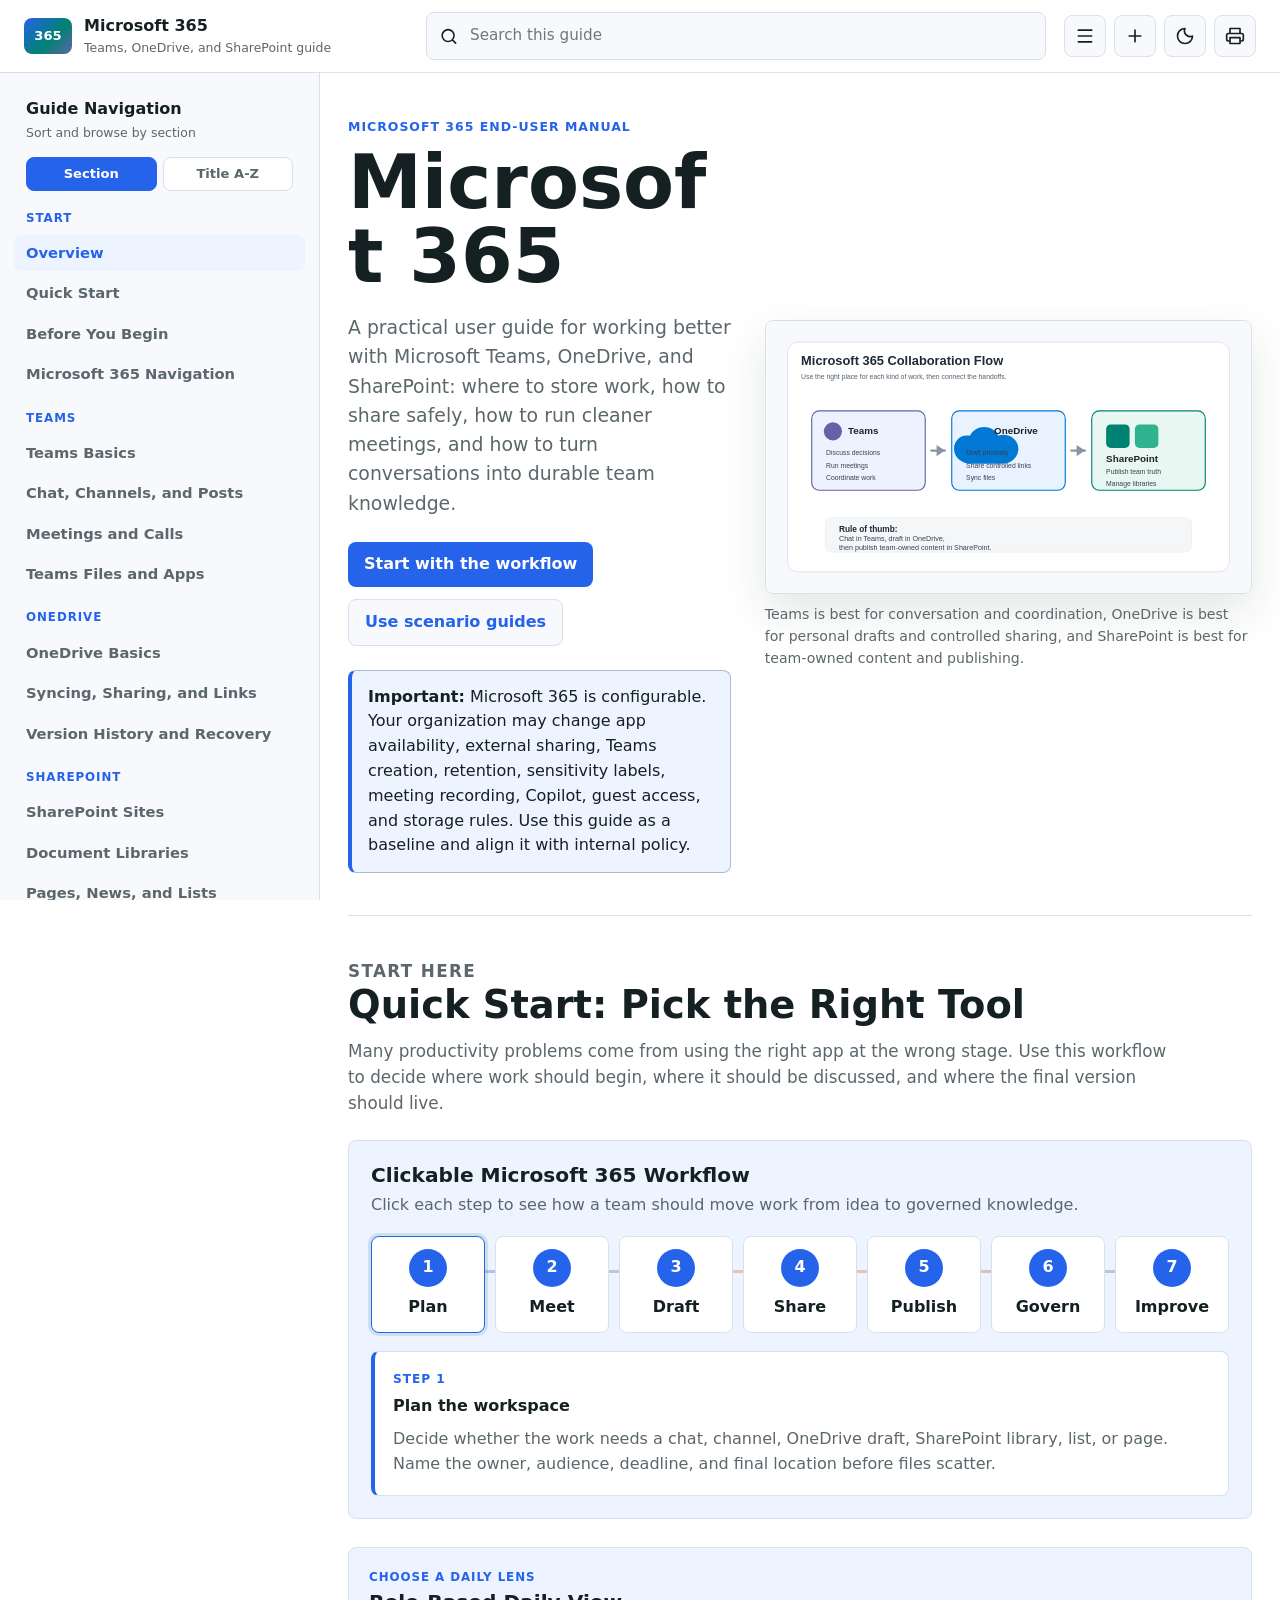
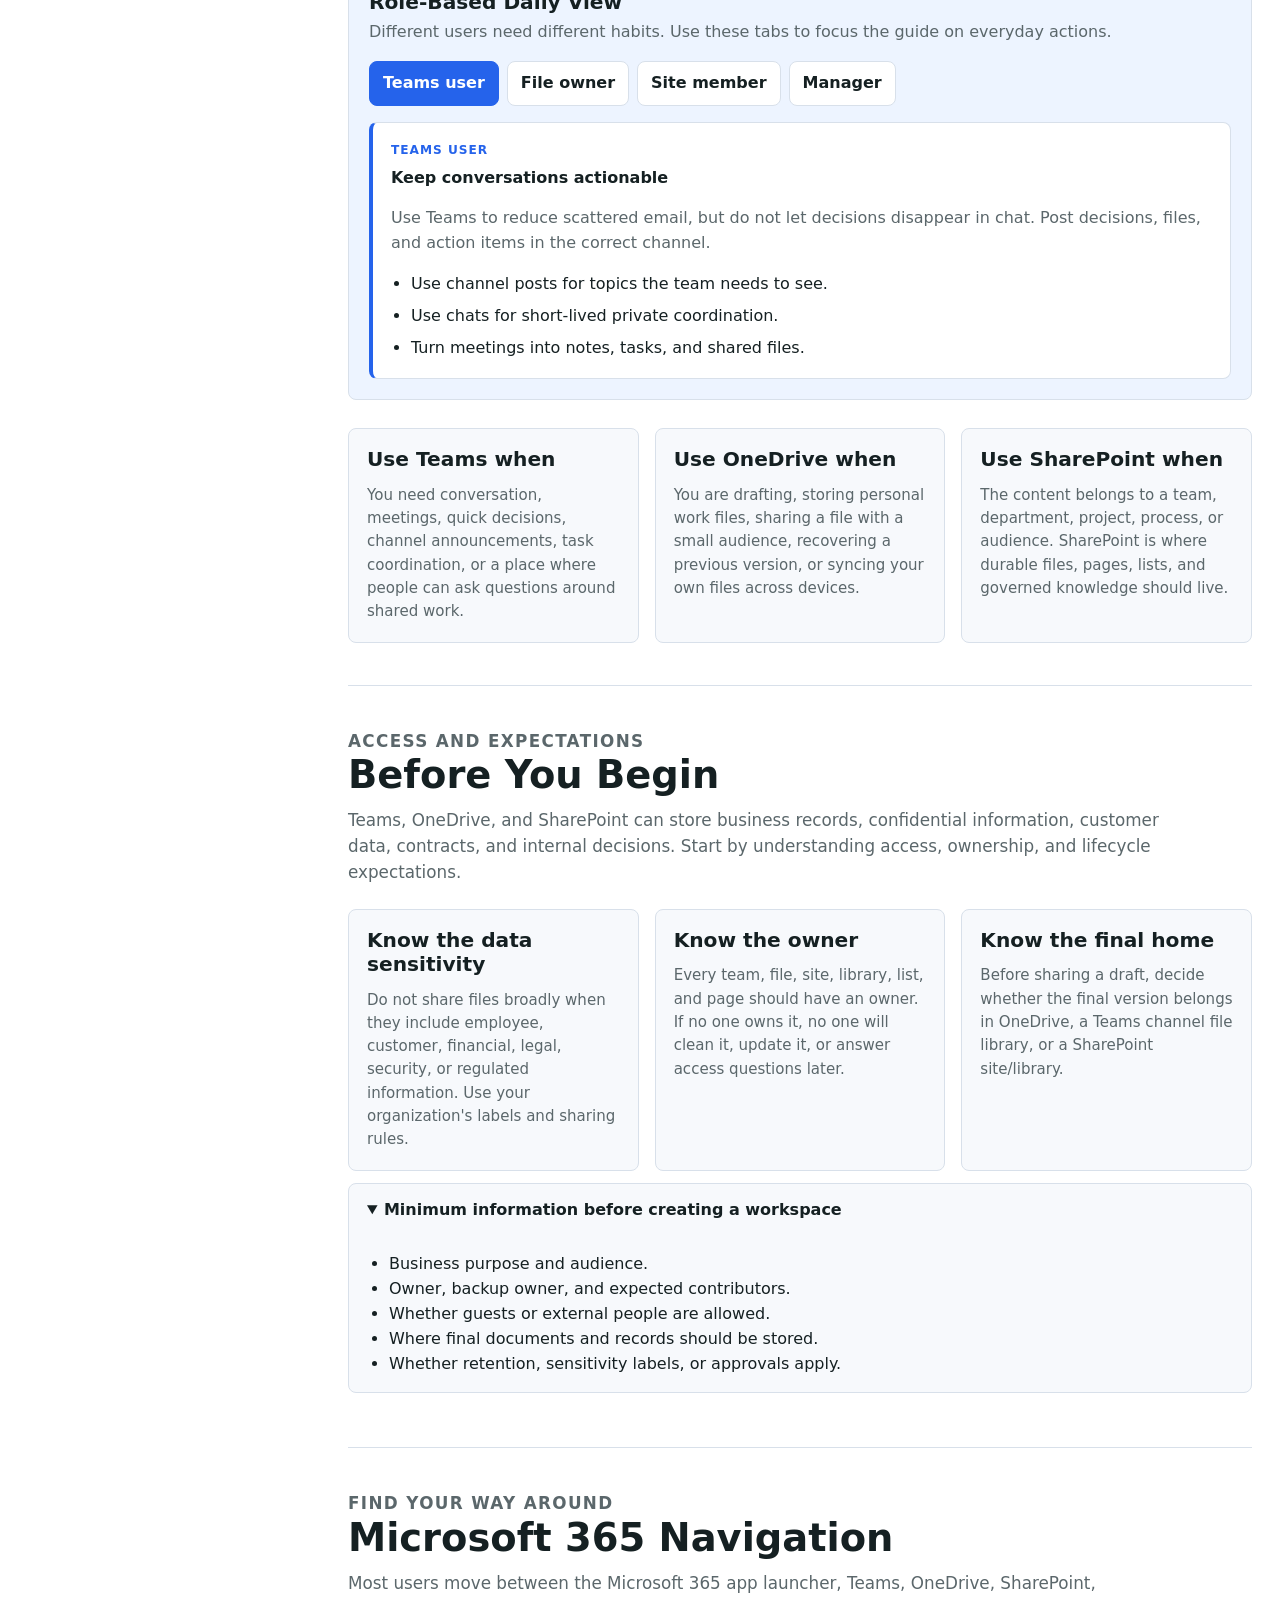
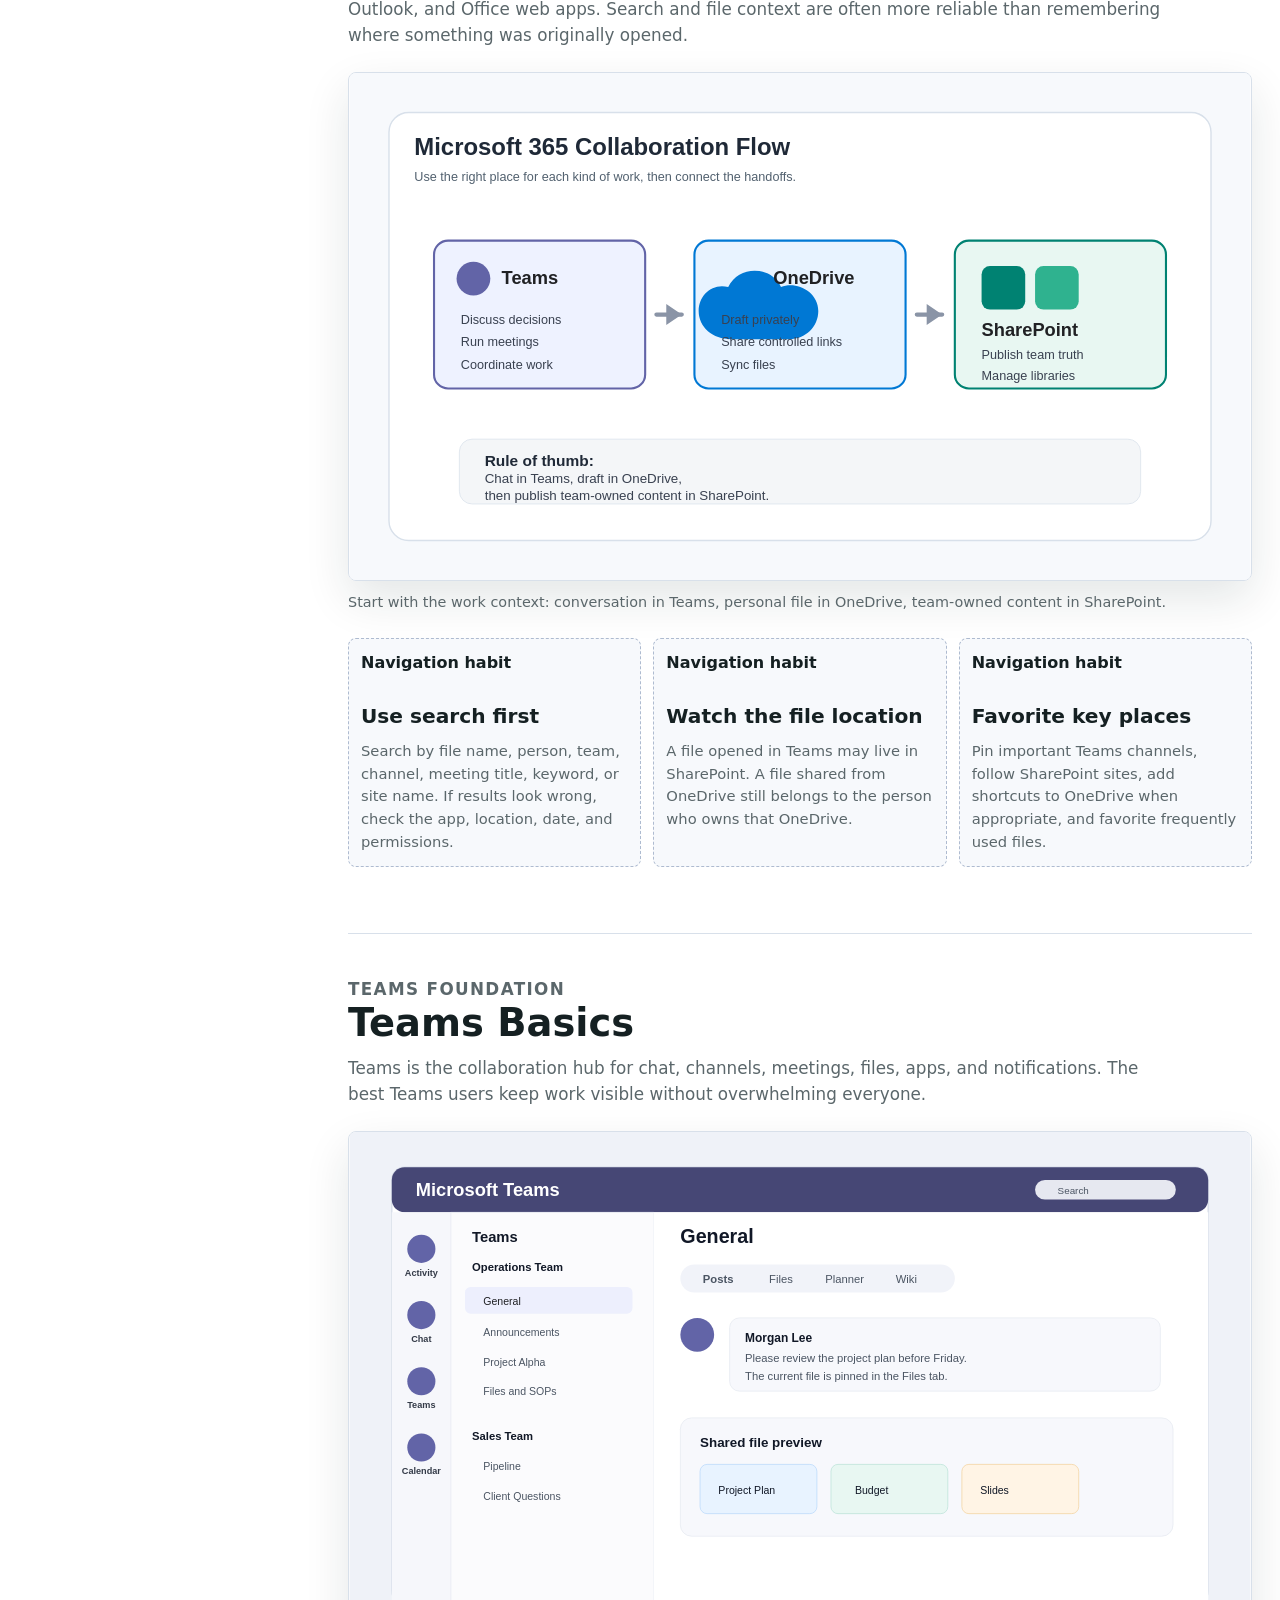
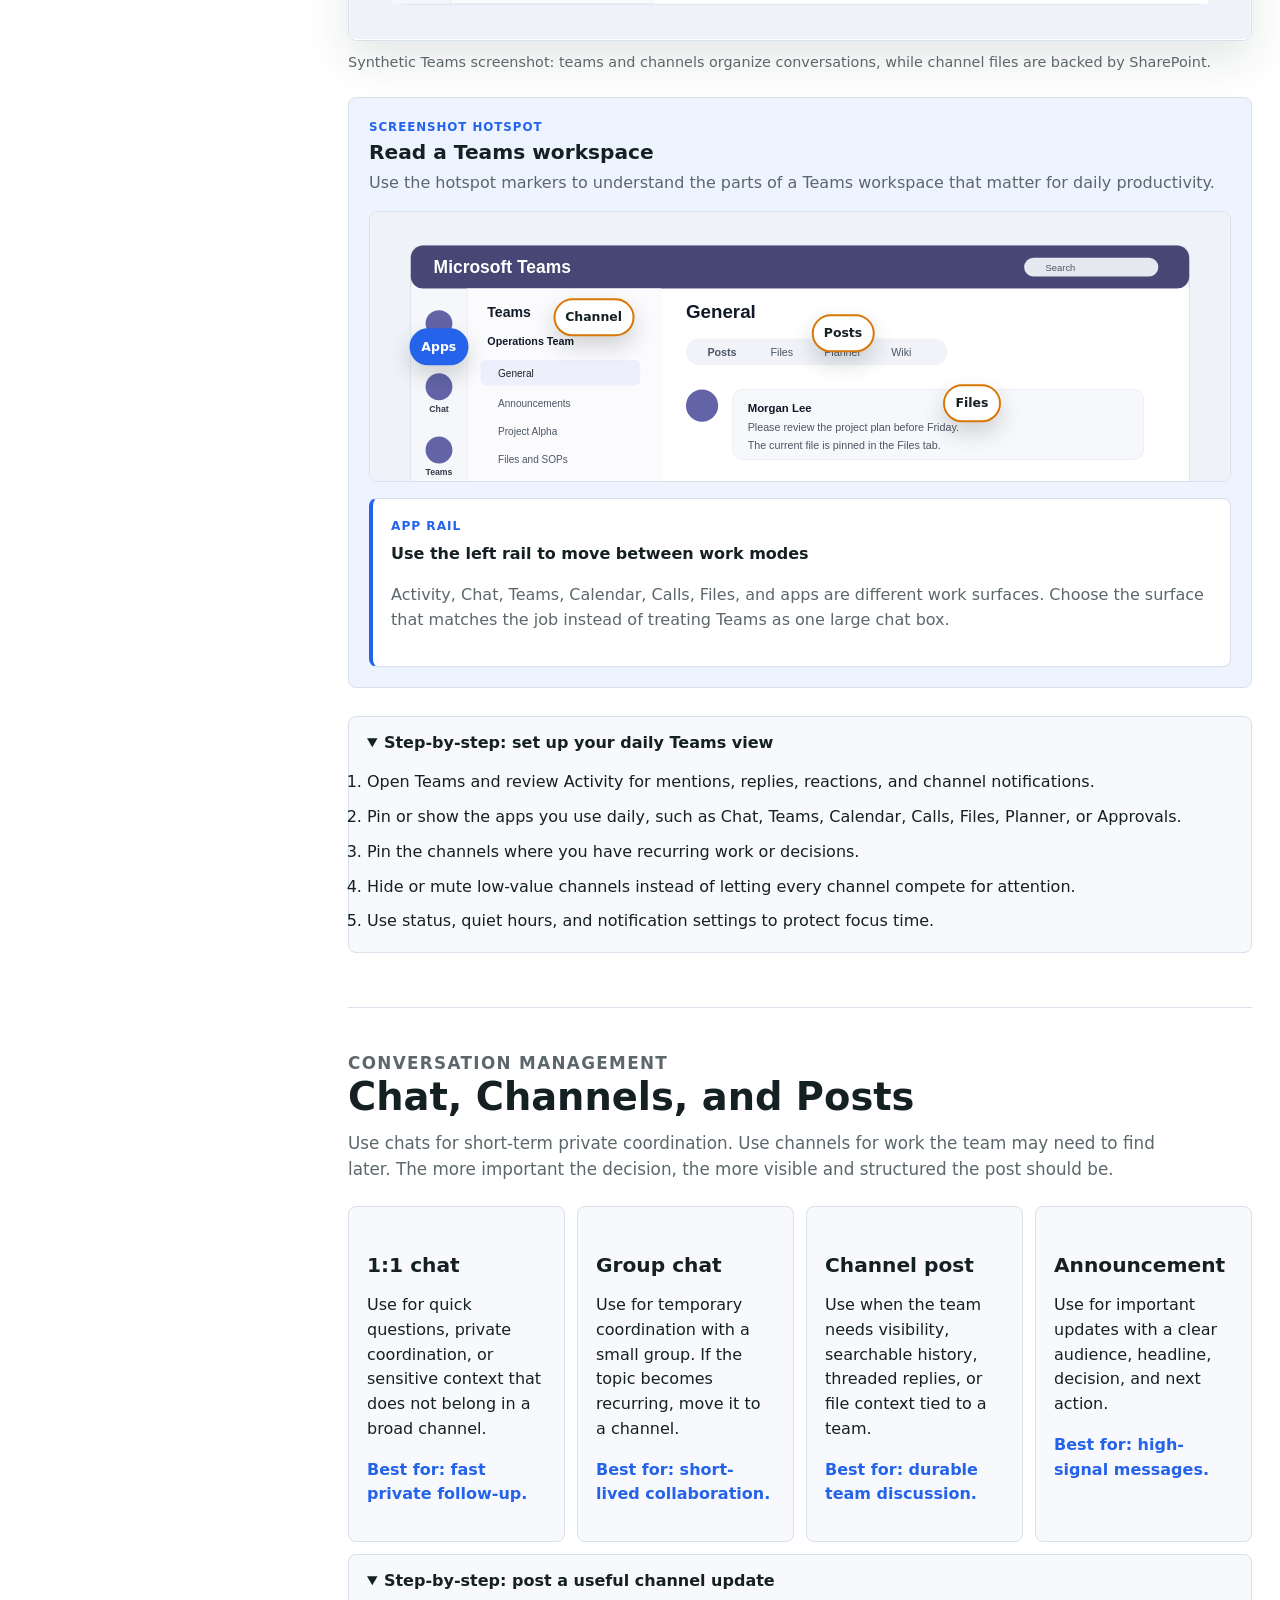
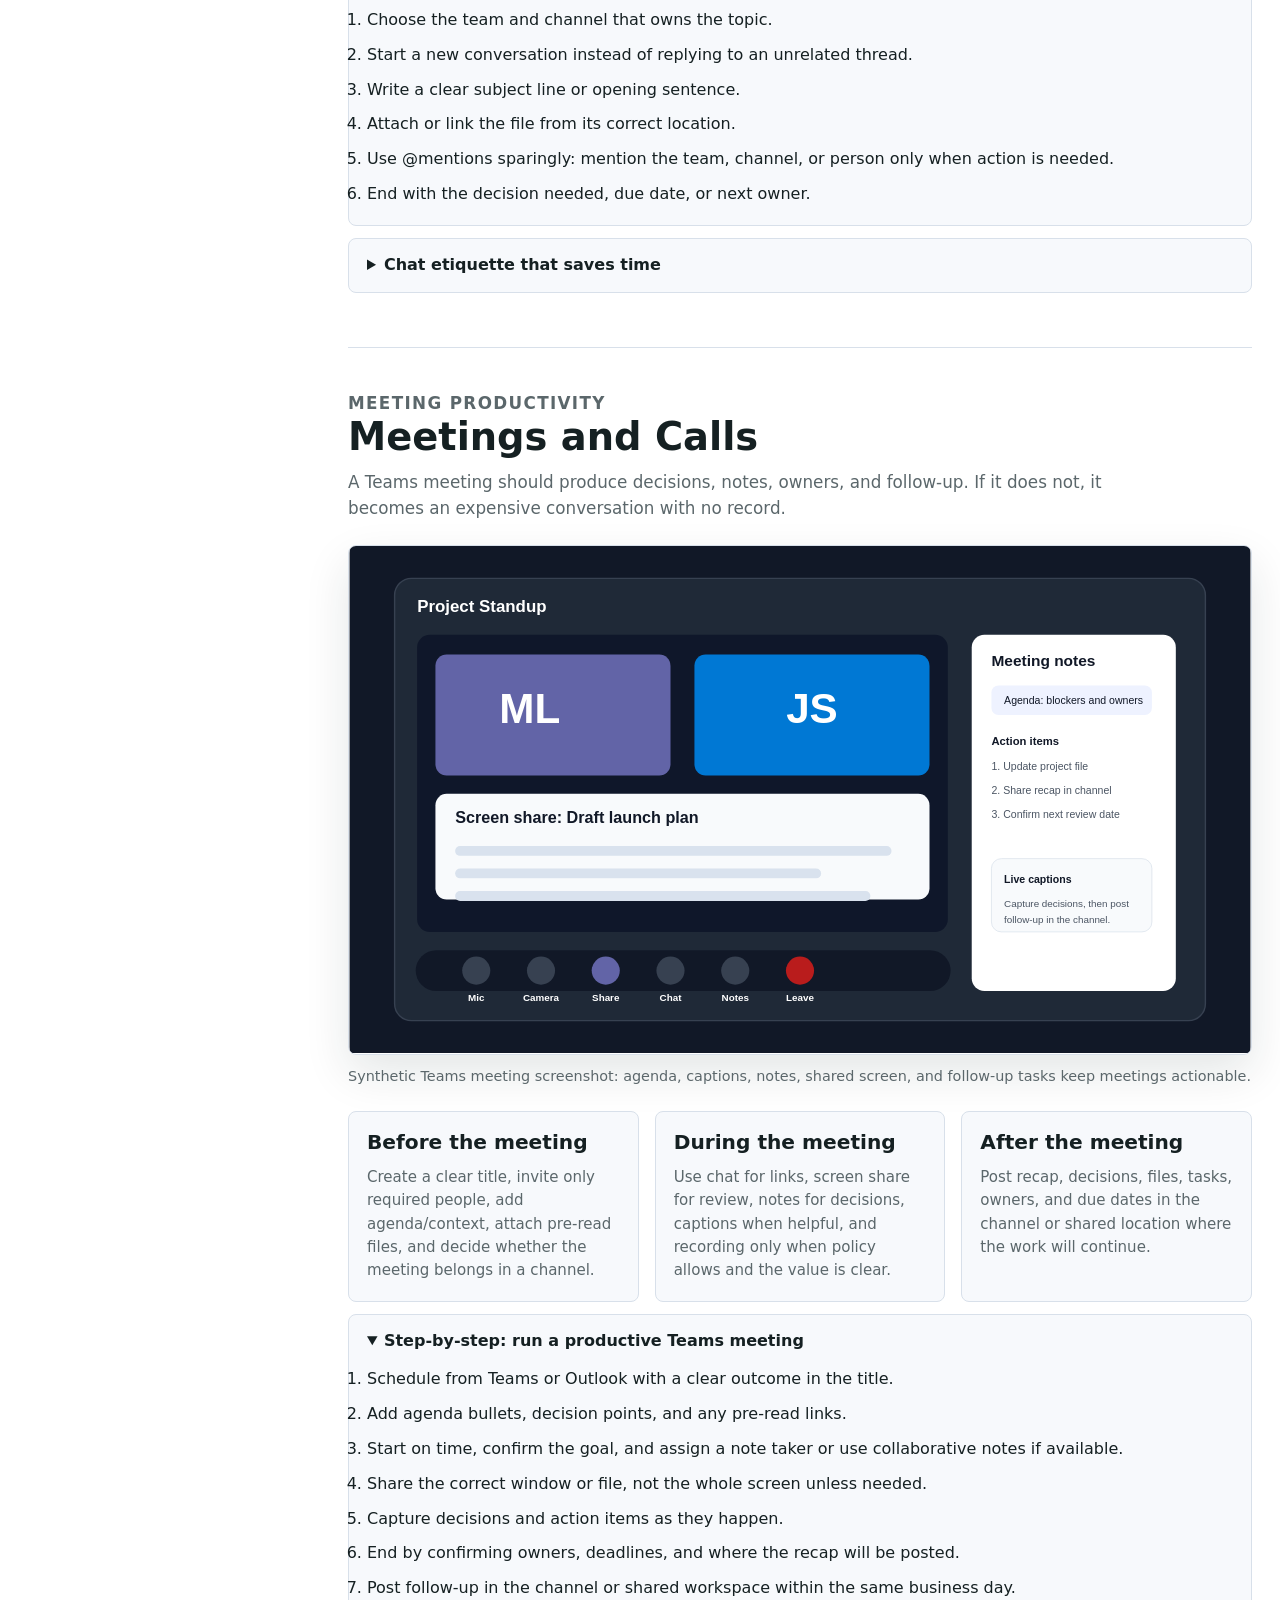
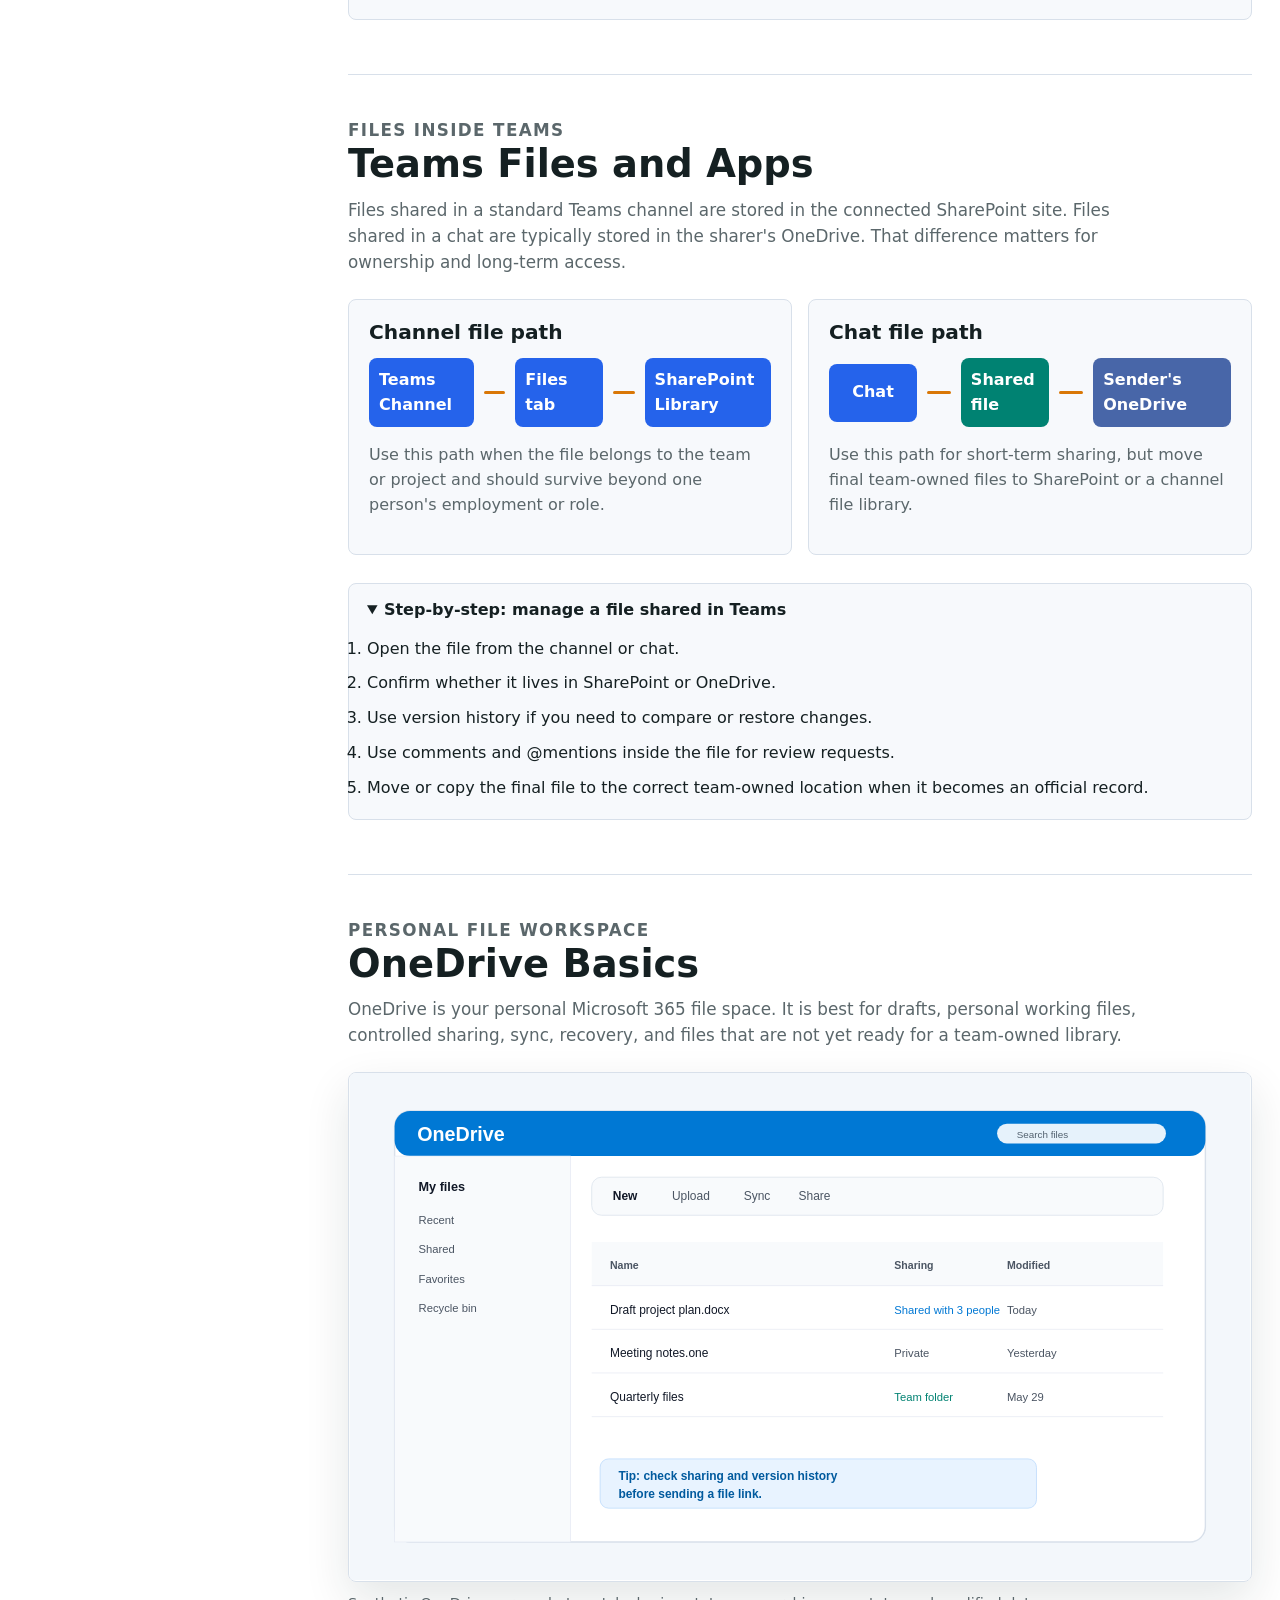
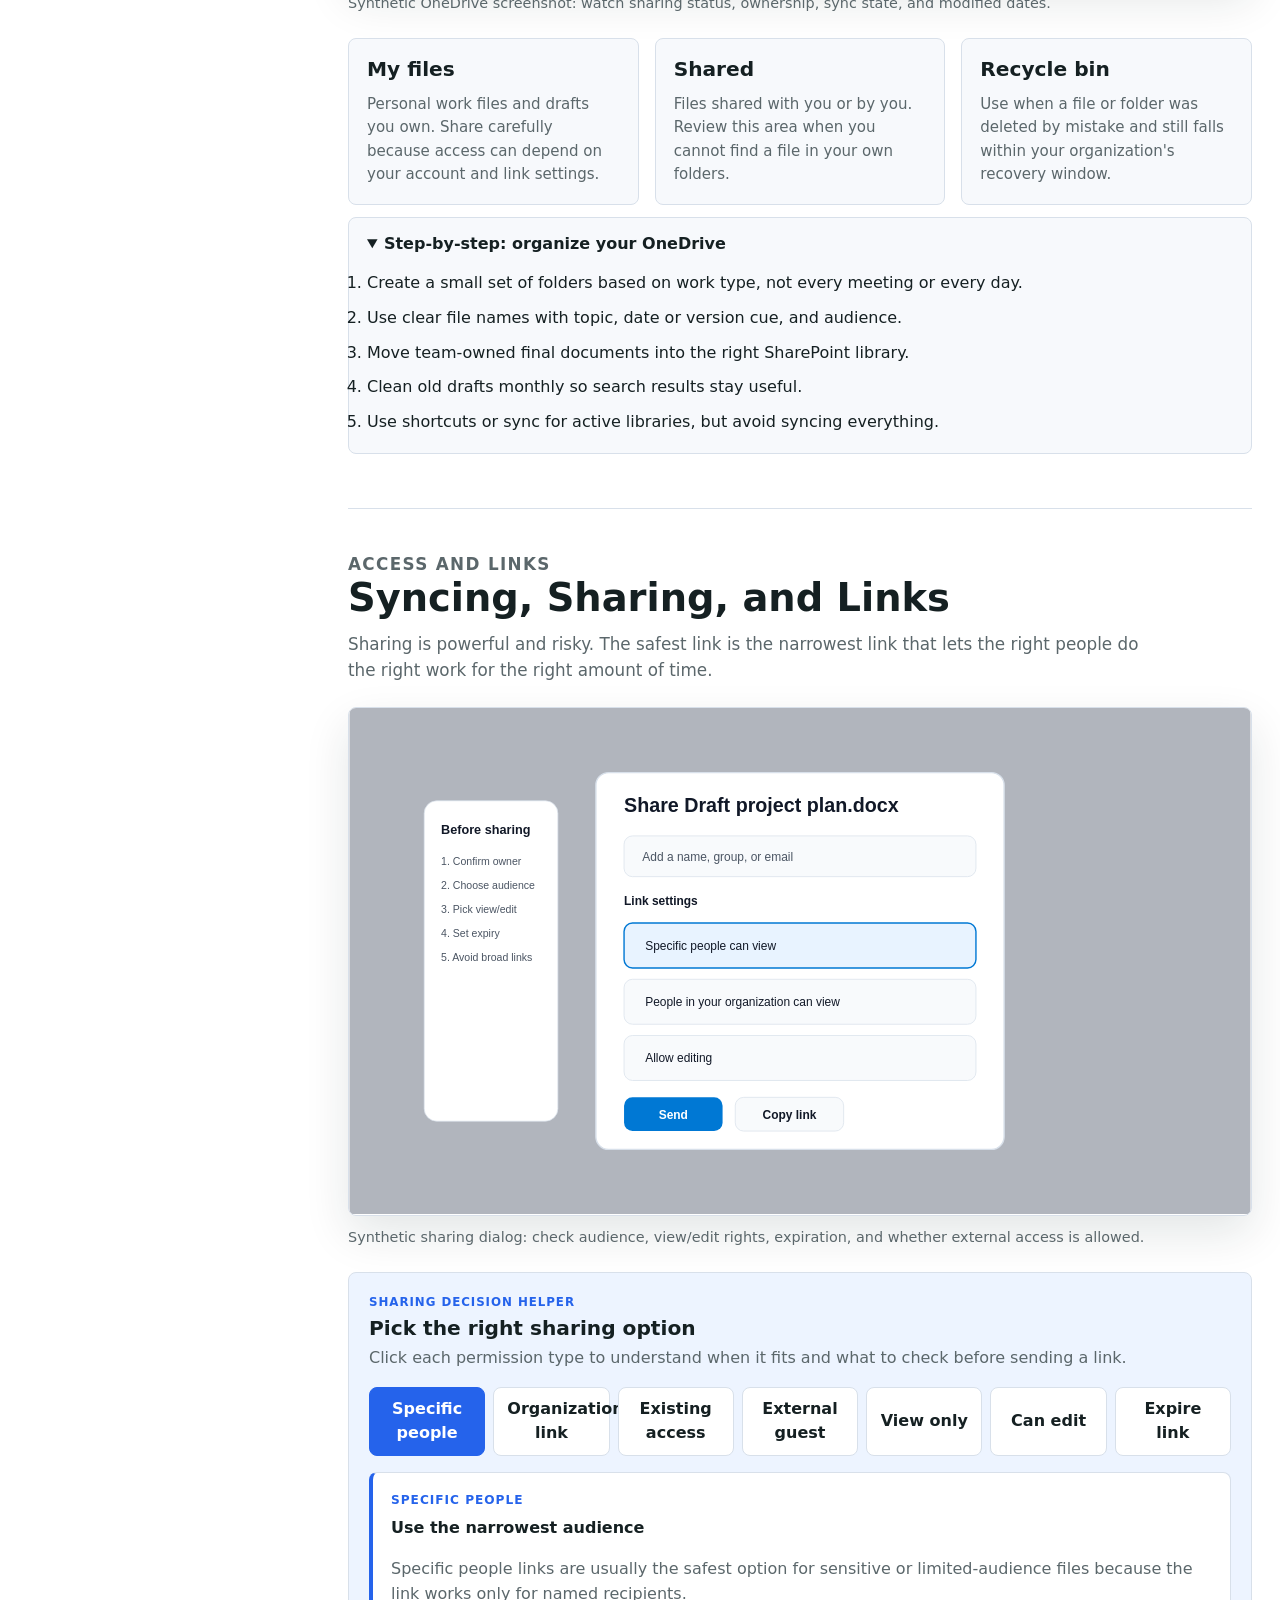
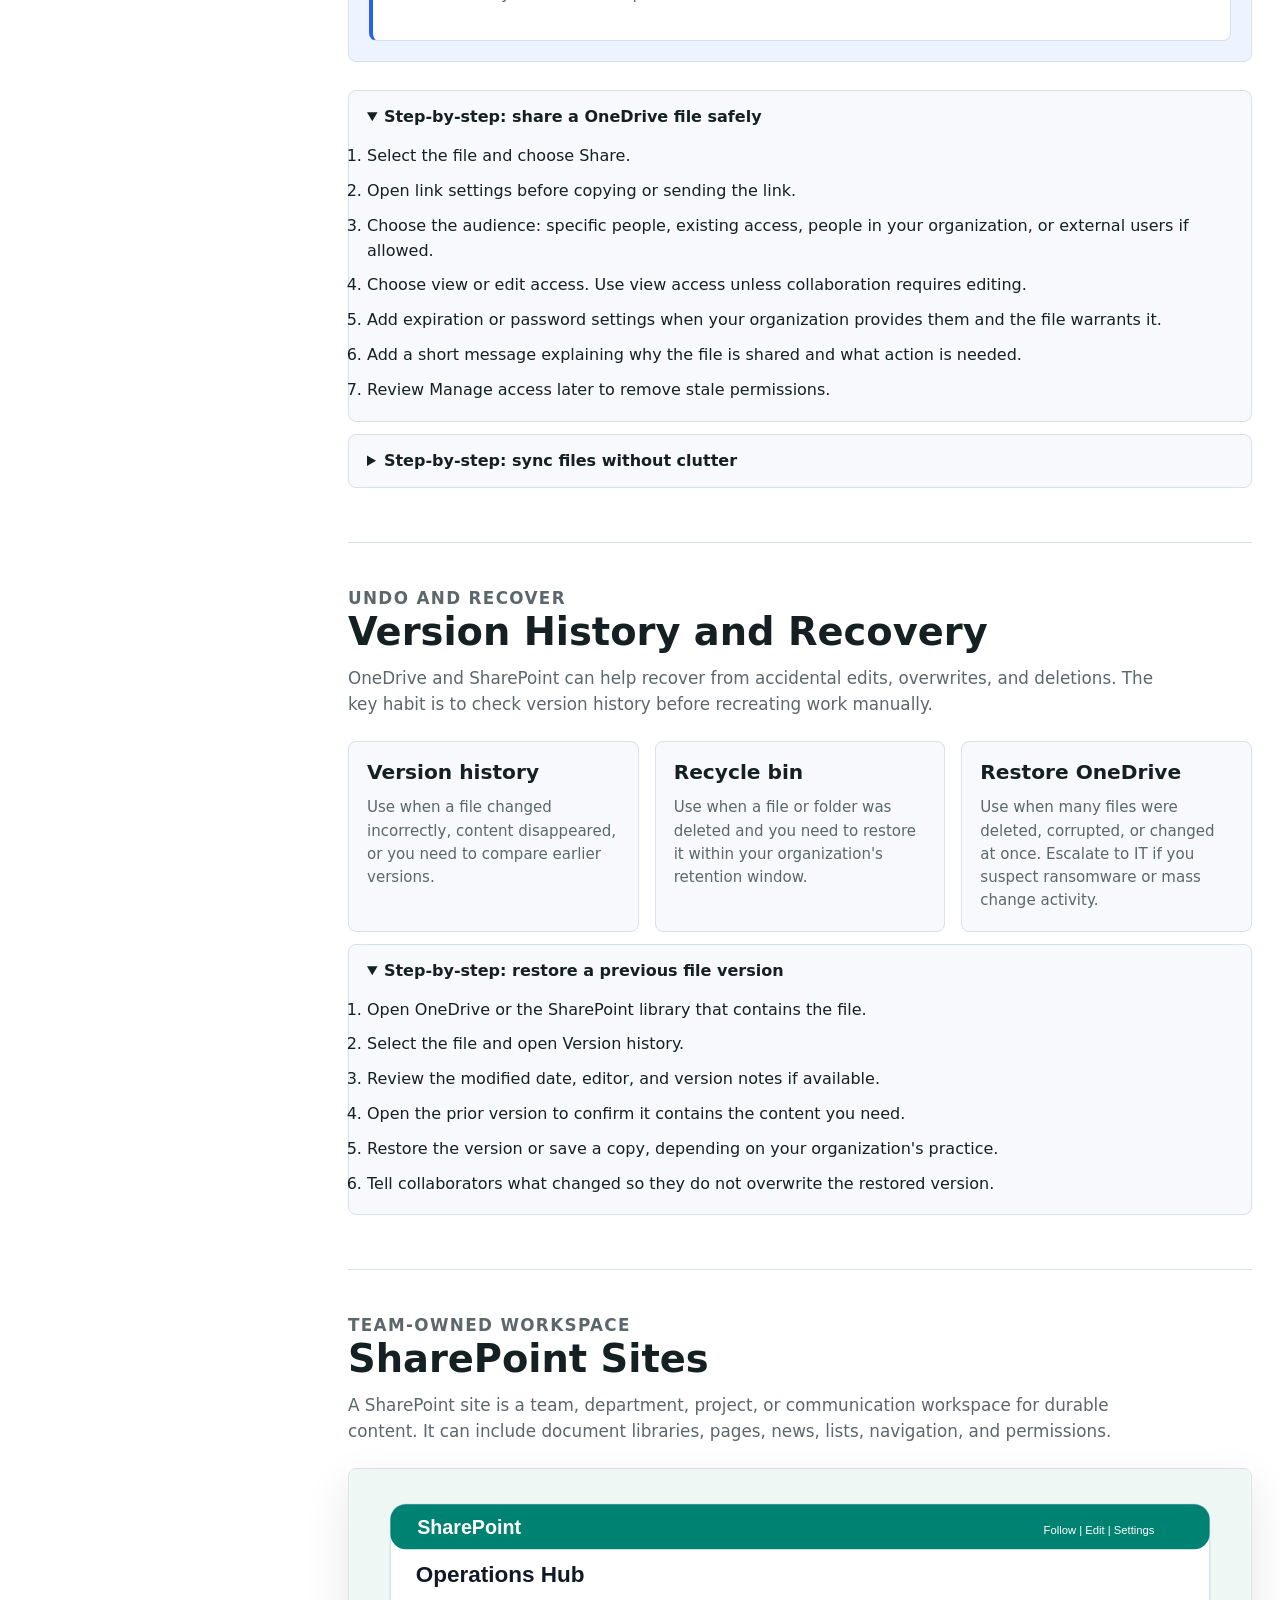
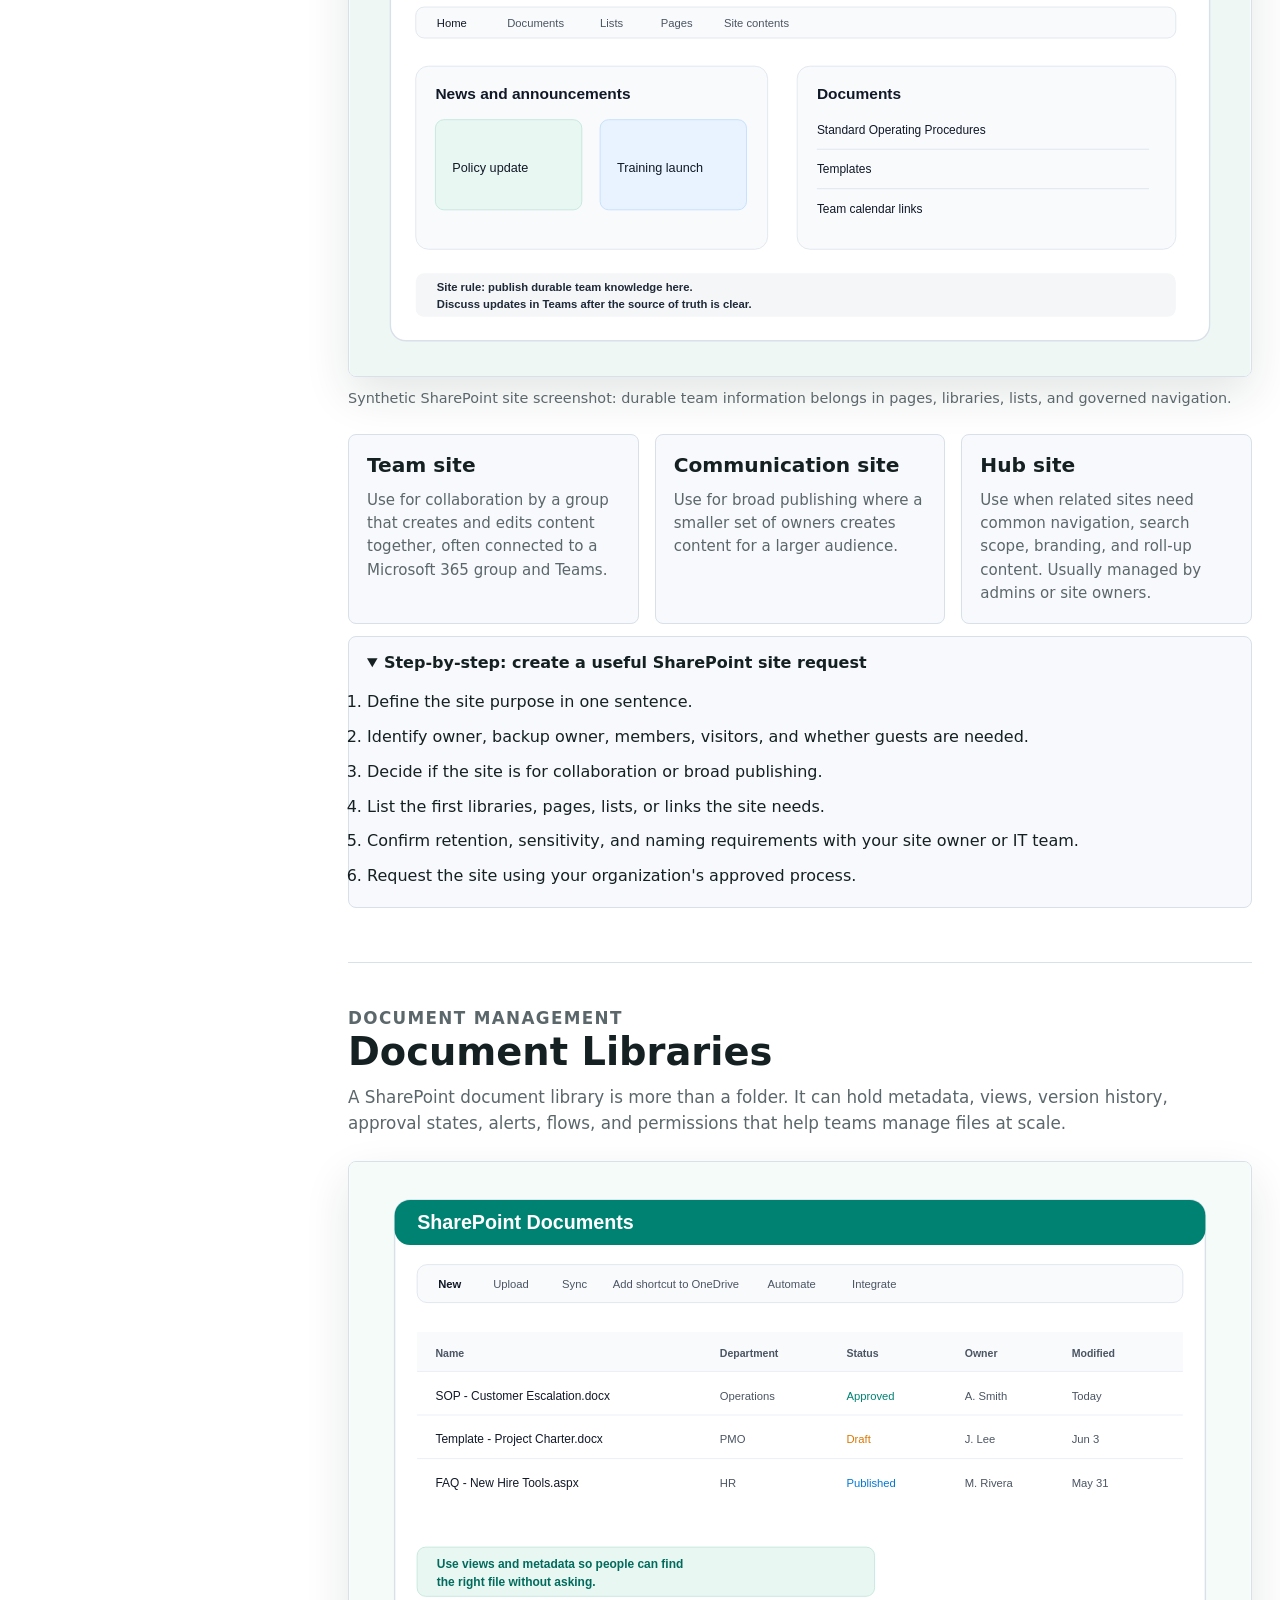
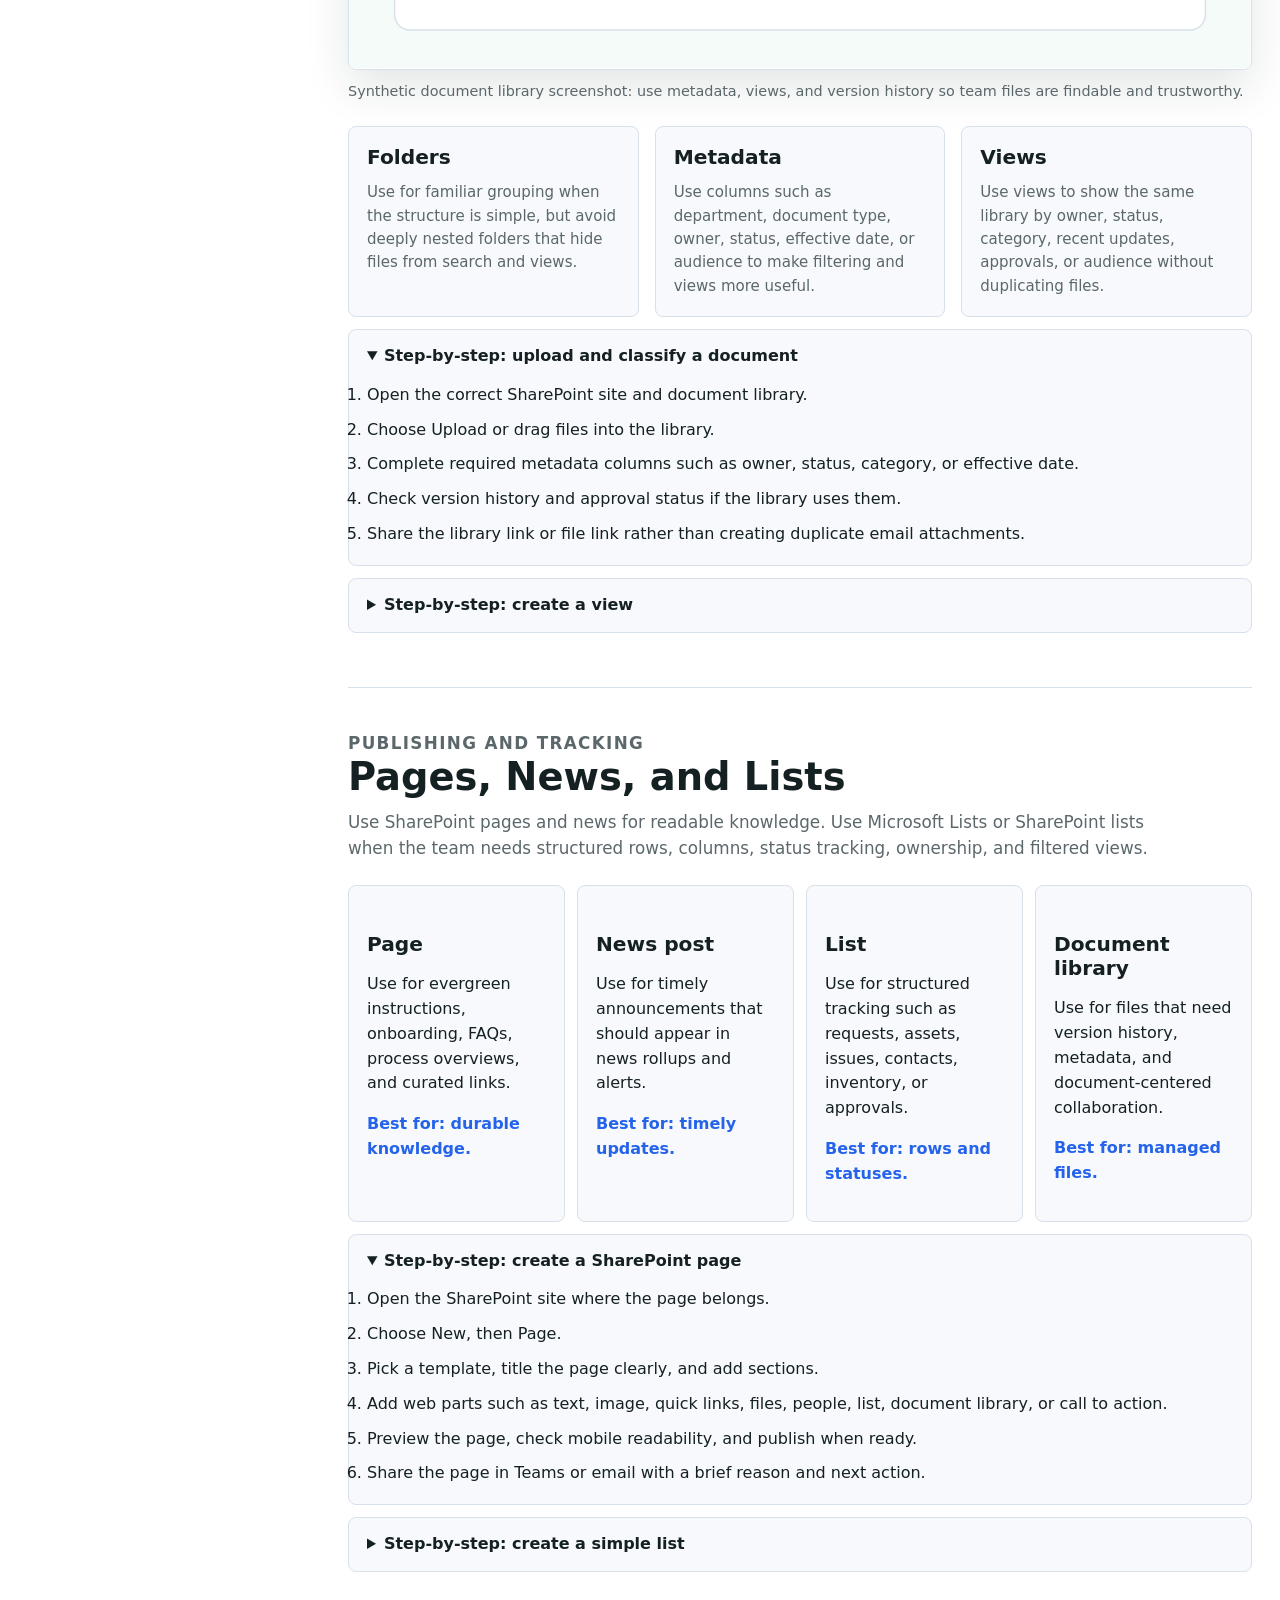
==== commit 4b6f3ae1: "reupload reupload" ====
--- a/index.html
+++ b/index.html
@@ -3,9 +3,9 @@
 <head>
   <meta charset="utf-8">
   <meta name="viewport" content="width=device-width, initial-scale=1">
-  <meta name="description" content="A comprehensive HTML5 end-user guide for Microsoft Teams, OneDrive, and SharePoint with productivity workflows, screenshots, and step-by-step how-to guides.">
+  <meta name="description" content="A comprehensive HTML5 Microsoft 365 end-user guide for Teams, OneDrive, and SharePoint with productivity workflows, screenshots, and step-by-step how-to guides.">
   <meta name="theme-color" content="#2563eb">
-  <title>Microsoft 365 Productivity User Guide</title>
+  <title>Microsoft 365 User Guide</title>
   <link rel="stylesheet" href="styles.css">
 </head>
 <body>
@@ -15,8 +15,8 @@
     <div class="brand">
       <span class="brand-mark" aria-hidden="true">365</span>
       <div>
-        <span class="brand-title">Microsoft 365 Productivity Guide</span>
-        <span class="brand-subtitle">Teams, OneDrive, and SharePoint manual</span>
+        <span class="brand-title">Microsoft 365</span>
+        <span class="brand-subtitle">Teams, OneDrive, and SharePoint guide</span>
       </div>
     </div>
     <div class="search-shell">
@@ -95,7 +95,7 @@
       <section id="overview" class="hero guide-section">
         <div class="hero-copy">
           <p class="section-label">Microsoft 365 end-user manual</p>
-          <h1>Teams, OneDrive, and SharePoint Productivity Guide</h1>
+          <h1>Microsoft 365</h1>
           <p class="lead">A practical user guide for working better with Microsoft Teams, OneDrive, and SharePoint: where to store work, how to share safely, how to run cleaner meetings, and how to turn conversations into durable team knowledge.</p>
           <div class="hero-actions">
             <a class="primary-action" href="#quick-start">Start with the workflow</a>
--- a/styles.css
+++ b/styles.css
@@ -456,17 +456,18 @@
 
 .hero {
   display: grid;
-  grid-template-columns: minmax(0, 0.9fr) minmax(360px, 1.1fr);
+  grid-template-columns: minmax(0, 0.88fr) minmax(380px, 1.12fr);
   gap: 34px;
   align-items: center;
 }
 
 .hero h1 {
   margin: 0;
-  max-width: 720px;
-  font-size: clamp(2.6rem, 7vw, 5.8rem);
-  line-height: 0.95;
+  max-width: 560px;
+  font-size: clamp(3rem, 5.8vw, 5.2rem);
+  line-height: 1;
   letter-spacing: 0;
+  overflow-wrap: anywhere;
 }
 
 .lead {
@@ -534,7 +535,8 @@
 
 .hero-media img {
   aspect-ratio: 16 / 9;
-  object-fit: cover;
+  object-fit: contain;
+  background: #fff;
   border: 1px solid var(--line);
   border-radius: var(--radius);
   box-shadow: var(--shadow);
